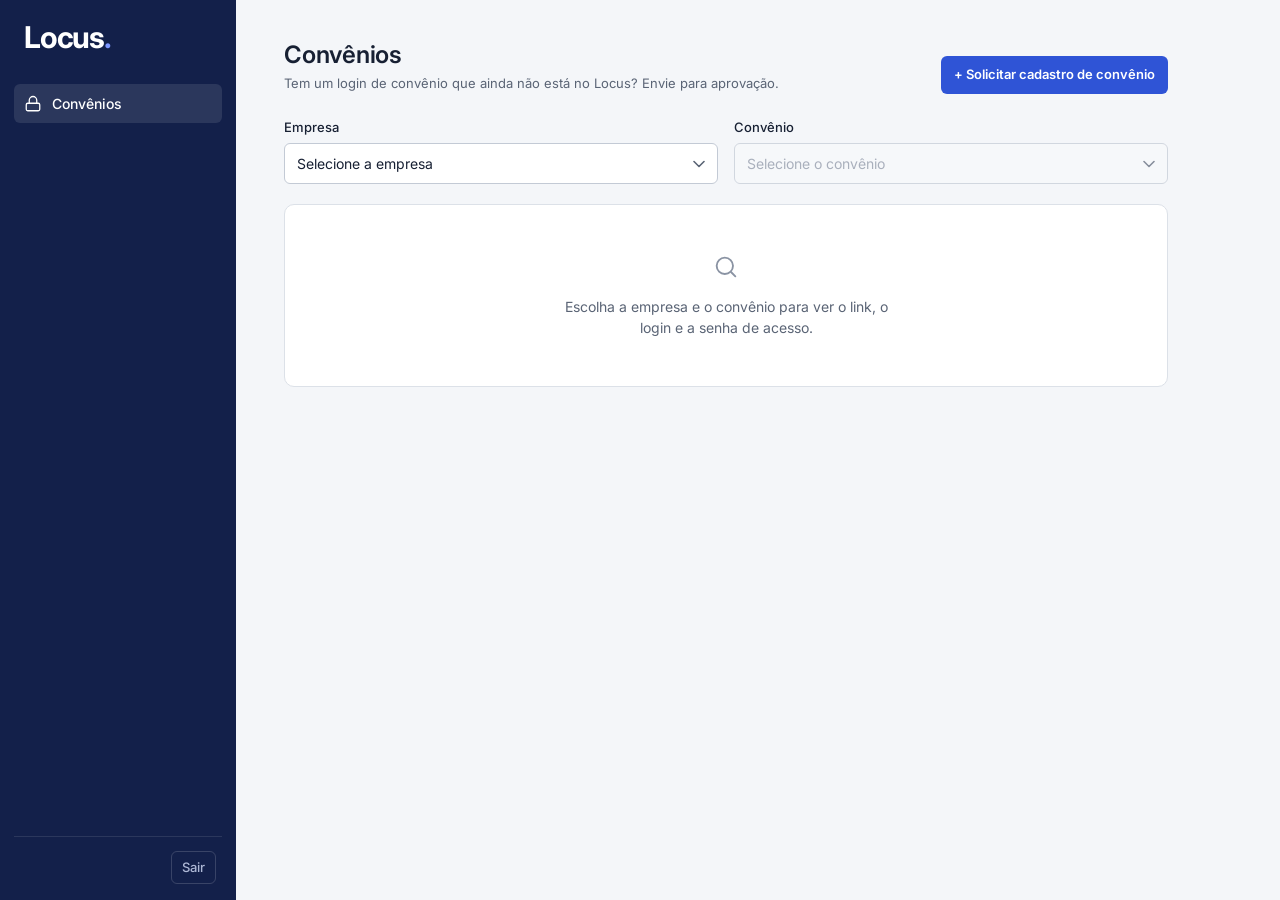
==== dashboard.html @ 2ab64998 "Update dashboard.html" ====
<!DOCTYPE html>
<html lang="pt-br">
<head>
  <meta charset="UTF-8">
  <meta name="viewport" content="width=device-width, initial-scale=1">
  <title>Locus</title>
  <link rel="preconnect" href="https://fonts.googleapis.com">
  <link rel="preconnect" href="https://fonts.gstatic.com" crossorigin>
  <link href="https://fonts.googleapis.com/css2?family=Inter:wght@400;500;600;700&family=IBM+Plex+Mono:wght@400;500&display=swap" rel="stylesheet">
  <link rel="stylesheet" href="style.css">
</head>

<body class="dashboard-page">

  <!-- ============================================================
       SIDEBAR — atalhos que rolam até cada seção da página.
       Os itens de Chamados e Usuários acompanham a visibilidade dos
       painéis (quem controla isso continua sendo o dashboard.js;
       o layout.js só espelha).
  ============================================================= -->
  <aside class="sidebar">
    <a href="#secaoConvenios" class="logo" aria-label="Locus, início">Locus<span class="logo-ponto">.</span></a>

    <nav class="sidebar-nav" aria-label="Seções">
      <a href="#secaoConvenios" class="nav-item ativo">
        <svg viewBox="0 0 24 24" fill="none" stroke="currentColor" stroke-width="1.7" stroke-linecap="round" stroke-linejoin="round" aria-hidden="true"><rect x="3" y="11" width="18" height="10" rx="2"/><path d="M7 11V7a5 5 0 0 1 10 0v4"/></svg>
        Convênios
      </a>
      <a href="#painelChamados" id="navChamados" class="nav-item" hidden>
        <svg viewBox="0 0 24 24" fill="none" stroke="currentColor" stroke-width="1.7" stroke-linecap="round" stroke-linejoin="round" aria-hidden="true"><path d="M4 5h16v11H8l-4 4z"/><path d="M8 9h8M8 12h5"/></svg>
        <span id="navChamadosTexto">Chamados</span>
        <span id="navBadgeChamados" class="nav-badge" hidden></span>
      </a>
      <a href="#painelUsuarios" id="navUsuarios" class="nav-item" hidden>
        <svg viewBox="0 0 24 24" fill="none" stroke="currentColor" stroke-width="1.7" stroke-linecap="round" stroke-linejoin="round" aria-hidden="true"><circle cx="9" cy="8" r="3.5"/><path d="M2.5 20a6.5 6.5 0 0 1 13 0"/><path d="M16 4.5a3.5 3.5 0 0 1 0 7M18.5 20a6.5 6.5 0 0 0-3-5.5"/></svg>
        Usuários
      </a>
    </nav>

    <div class="sidebar-usuario">
      <span id="avatarUsuario" class="avatar" aria-hidden="true"></span>
      <div class="sidebar-usuario-texto">
        <span id="usuarioLogado" class="usuario-logado"></span>
        <span id="papelUsuario" class="usuario-papel"></span>
      </div>
      <button type="button" class="btn-sair" onclick="logout()">Sair</button>
    </div>
  </aside>

  <main class="dashboard-container">

    <!-- ============================================================
         CONVÊNIOS
    ============================================================= -->
    <section id="secaoConvenios" class="secao" aria-labelledby="tituloConvenios">
      <header class="secao-cabecalho">
        <div>
          <h1 id="tituloConvenios" class="secao-titulo">Convênios</h1>
          <p id="cadastroDica" class="painel-aviso cadastro-dica">
            Tem um login de convênio que ainda não está no Locus? Envie para aprovação.
          </p>
        </div>
        <div class="caixa-cadastro-usuario">
          <button id="btnCadastrarAcesso" type="button" class="btn-verde btn-small">
            + Solicitar cadastro de convênio
          </button>
        </div>
      </header>

      <div class="filtros-linha">
        <div class="filtro">
          <label for="selectEmpresa">Empresa</label>
          <select id="selectEmpresa">
            <option value="">Selecione a empresa</option>
          </select>
        </div>

        <div class="filtro">
          <label for="selectConvenio">Convênio</label>
          <select id="selectConvenio" disabled>
            <option value="">Selecione o convênio</option>
          </select>
        </div>
      </div>

      <!-- A classe sem-selecao (posta pelo layout.js) mostra o estado vazio -->
      <div id="dadosConvenio" class="dados-convenio sem-selecao">
        <div class="vazio-msg">
          <svg viewBox="0 0 24 24" fill="none" stroke="currentColor" stroke-width="1.6" stroke-linecap="round" stroke-linejoin="round" aria-hidden="true"><circle cx="11" cy="11" r="7"/><path d="m20 20-3.5-3.5"/></svg>
          <p>Escolha a empresa e o convênio para ver o link, o login e a senha de acesso.</p>
        </div>

        <div class="convenio-cabecalho">
          <div>
            <p class="convenio-empresa"><span id="outEmpresa">—</span></p>
            <h2 id="outConvenio" class="convenio-nome">—</h2>
          </div>
          <button id="btnChamado" type="button" class="btn-cinza btn-small" disabled>
            Solicitar alteração de acesso
          </button>
        </div>

        <div class="acesso-extra-card acesso-principal">
          <!-- Só aparece quando o acesso principal tiver um rótulo definido -->
          <p id="outRotuloPrincipal" class="acesso-extra-titulo" hidden>—</p>

          <p>
            <strong>Link</strong>
            <a id="outLink" target="_blank" rel="noopener noreferrer">—</a>
            <button type="button" class="btn-copy" id="copyLink" aria-label="Copiar link" title="Copiar link" hidden><svg xmlns="http://www.w3.org/2000/svg" viewBox="0 0 24 24" fill="none" stroke="currentColor" stroke-width="1.5" stroke-linecap="round" stroke-linejoin="round" class="icon-copy" aria-hidden="true"><path d="M8.25 7.5V6.108c0-1.135.845-2.098 1.976-2.192.373-.03.748-.057 1.123-.08M15.75 18H18a2.25 2.25 0 0 0 2.25-2.25V6.108c0-1.135-.845-2.098-1.976-2.192a48.424 48.424 0 0 0-1.123-.08M15.75 18.75v-1.875a3.375 3.375 0 0 0-3.375-3.375h-1.5a1.125 1.125 0 0 1-1.125-1.125v-1.5A3.375 3.375 0 0 0 6.375 7.5H5.25m11.9-3.664A2.251 2.251 0 0 0 15 2.25h-1.5a2.251 2.251 0 0 0-2.15 1.586m5.8 0c.065.21.1.433.1.664v.75h-6V4.5c0-.231.035-.454.1-.664M6.75 7.5H4.875c-.621 0-1.125.504-1.125 1.125v12c0 .621.504 1.125 1.125 1.125h9.75c.621 0 1.125-.504 1.125-1.125V16.5a9 9 0 0 0-9-9Z"/></svg></button>
          </p>

          <p>
            <strong>Login</strong>
            <span id="outLogin">—</span>
            <button type="button" class="btn-copy" id="copyLogin" aria-label="Copiar login" title="Copiar login" hidden><svg xmlns="http://www.w3.org/2000/svg" viewBox="0 0 24 24" fill="none" stroke="currentColor" stroke-width="1.5" stroke-linecap="round" stroke-linejoin="round" class="icon-copy" aria-hidden="true"><path d="M8.25 7.5V6.108c0-1.135.845-2.098 1.976-2.192.373-.03.748-.057 1.123-.08M15.75 18H18a2.25 2.25 0 0 0 2.25-2.25V6.108c0-1.135-.845-2.098-1.976-2.192a48.424 48.424 0 0 0-1.123-.08M15.75 18.75v-1.875a3.375 3.375 0 0 0-3.375-3.375h-1.5a1.125 1.125 0 0 1-1.125-1.125v-1.5A3.375 3.375 0 0 0 6.375 7.5H5.25m11.9-3.664A2.251 2.251 0 0 0 15 2.25h-1.5a2.251 2.251 0 0 0-2.15 1.586m5.8 0c.065.21.1.433.1.664v.75h-6V4.5c0-.231.035-.454.1-.664M6.75 7.5H4.875c-.621 0-1.125.504-1.125 1.125v12c0 .621.504 1.125 1.125 1.125h9.75c.621 0 1.125-.504 1.125-1.125V16.5a9 9 0 0 0-9-9Z"/></svg></button>
          </p>

          <p>
            <strong>Senha</strong>
            <span id="outSenha">—</span>
            <button type="button" class="btn-copy" id="copySenha" aria-label="Copiar senha" title="Copiar senha" hidden><svg xmlns="http://www.w3.org/2000/svg" viewBox="0 0 24 24" fill="none" stroke="currentColor" stroke-width="1.5" stroke-linecap="round" stroke-linejoin="round" class="icon-copy" aria-hidden="true"><path d="M8.25 7.5V6.108c0-1.135.845-2.098 1.976-2.192.373-.03.748-.057 1.123-.08M15.75 18H18a2.25 2.25 0 0 0 2.25-2.25V6.108c0-1.135-.845-2.098-1.976-2.192a48.424 48.424 0 0 0-1.123-.08M15.75 18.75v-1.875a3.375 3.375 0 0 0-3.375-3.375h-1.5a1.125 1.125 0 0 1-1.125-1.125v-1.5A3.375 3.375 0 0 0 6.375 7.5H5.25m11.9-3.664A2.251 2.251 0 0 0 15 2.25h-1.5a2.251 2.251 0 0 0-2.15 1.586m5.8 0c.065.21.1.433.1.664v.75h-6V4.5c0-.231.035-.454.1-.664M6.75 7.5H4.875c-.621 0-1.125.504-1.125 1.125v12c0 .621.504 1.125 1.125 1.125h9.75c.621 0 1.125-.504 1.125-1.125V16.5a9 9 0 0 0-9-9Z"/></svg></button>
          </p>

          <p><strong>Observação</strong> <span id="outObservacao">—</span></p>
        </div>
      </div>

      <!-- Só aparece quando o convênio tiver acessos extras cadastrados -->
      <div id="outrosAcessos" class="outros-acessos" hidden>
        <h3 class="outros-titulo">Outros acessos deste convênio</h3>
        <div id="listaOutrosAcessos"></div>
      </div>
    </section>

    <!-- ============================================================
         CHAMADOS DE ALTERAÇÃO (recolhível)
         Admin  : vê todos os chamados e pode atender.
         Usuário: vê somente os chamados abertos por ele.
    ============================================================= -->
    <details id="painelChamados" class="painel-admin secao secao-inativa" open hidden>
      <summary>
        <h2><span id="tituloChamados">Chamados de alteração</span> <span id="badgeChamados" class="badge" hidden>0</span></h2>
      </summary>

      <div class="painel-corpo">
        <div id="filtrosChamados" class="filtros-chamados" role="group" aria-label="Filtrar chamados por status">
          <button type="button" class="filtro-chamado filtro-aberto ativo" data-filtro="aberto" aria-pressed="true">
            Em aberto <span class="filtro-contador" data-contador="aberto">0</span>
          </button>
          <button type="button" class="filtro-chamado filtro-concluido" data-filtro="concluido" aria-pressed="false">
            Concluídos <span class="filtro-contador" data-contador="concluido">0</span>
          </button>
          <button type="button" class="filtro-chamado filtro-recusado" data-filtro="recusado" aria-pressed="false">
            Rejeitados <span class="filtro-contador" data-contador="recusado">0</span>
          </button>
          <button type="button" class="filtro-chamado filtro-todos" data-filtro="todos" aria-pressed="false">
            Todos <span class="filtro-contador" data-contador="todos">0</span>
          </button>
        </div>

        <div id="listaChamados" class="lista-chamados">
          <p class="painel-aviso">Carregando chamados...</p>
        </div>
      </div>
    </details>

    <!-- ============================================================
         GERENCIAR USUÁRIOS (recolhível) — só admin
    ============================================================= -->
    <details id="painelUsuarios" class="painel-admin secao secao-inativa" open hidden>
      <summary>
        <h2>Usuários</h2>
      </summary>

      <div class="painel-corpo">
        <p class="painel-aviso">
          Admin acessa os painéis administrativos; Usuário consulta os convênios e abre chamados.
        </p>
        <div id="listaUsuarios" class="lista-usuarios">
          <p class="painel-aviso">Carregando usuários...</p>
        </div>
      </div>
    </details>

  </main>

  <!-- ============================================================
       MODAL — SOLICITAR ALTERAÇÃO DE ACESSO (usuários normais)
  ============================================================= -->
  <div id="modalChamado" class="modal-overlay" hidden>
    <div class="modal-card">
      <h2>Solicitar alteração de acesso</h2>
      <p class="painel-aviso">
        Empresa: <strong id="modalEmpresa">—</strong><br>
        Convênio: <strong id="modalConvenio">—</strong><br>
        <span id="modalAcessoTitulo">Acesso principal</span>
      </p>
      <p class="painel-aviso">
        Marque somente os campos que deseja alterar. O que ficar desmarcado continua com o valor atual.
      </p>

      <div class="modal-campo">
        <label class="checkbox-label">
          <input type="checkbox" id="chkAlterarLogin">
          Alterar login <span class="valor-atual">(atual: <span id="modalLoginAtual">—</span>)</span>
        </label>
        <input type="text" id="modalNovoLogin" placeholder="Novo login" disabled>
      </div>

      <div class="modal-campo">
        <label class="checkbox-label">
          <input type="checkbox" id="chkAlterarSenha">
          Alterar senha <span class="valor-atual">(atual: <span id="modalSenhaAtual">—</span>)</span>
        </label>
        <input type="text" id="modalNovaSenha" placeholder="Nova senha" disabled>
      </div>

      <div class="modal-campo">
        <label class="checkbox-label">
          <input type="checkbox" id="chkAlterarLink">
          Alterar link <span class="valor-atual">(atual: <span id="modalLinkAtual">—</span>)</span>
        </label>
        <input type="text" id="modalNovoLink" placeholder="Novo link" disabled>
      </div>

      <!-- Cancelar aqui só fecha a janela: ação neutra, botão cinza.
           O vermelho fica reservado para o Excluir convênio. -->
      <div class="modal-botoes">
        <button id="btnCancelarChamado" class="btn-cinza">Cancelar</button>
        <button id="btnConfirmarChamado" class="btn-verde">Enviar solicitação</button>
      </div>
      <p id="msgModalChamado" class="msg-feedback"></p>
    </div>
  </div>

  <!-- ============================================================
       MODAL — CADASTRAR ACESSO EXISTENTE (usuários normais)
  ============================================================= -->
  <div id="modalCadastro" class="modal-overlay" hidden>
    <div class="modal-card modal-card-xl">
      <div class="modal-header">
        <h2>Cadastrar dados do convênio</h2>
        <button type="button" id="btnFecharModalCadastro" class="modal-fechar" aria-label="Fechar">&times;</button>
      </div>
      <p class="painel-aviso">
        Preencha os dados do acesso. A solicitação passa
        pela aprovação de um administrador antes de entrar no sistema.
      </p>

      <div class="modal-form-grid">
      <div class="modal-campo">
        <label for="cadEmpresa">Empresa <span class="obrigatorio">*</span></label>
        <select id="cadEmpresa">
          <option value="">Selecione a empresa</option>
          <option value="CLÍNICA">CLÍNICA</option>
          <option value="HA">HA</option>
          <option value="CTS">CTS</option>
          <option value="CTN">CTN</option>
        </select>
      </div>

      <div class="modal-campo">
        <label for="cadConvenio">Convênio <span class="obrigatorio">*</span></label>
        <input type="text" id="cadConvenio" class="campo-maiusculo"
               placeholder="NOME DO CONVÊNIO" autocomplete="off">
      </div>

      <!-- Preenchido por JS: diz se será convênio novo ou acesso adicional -->
      <p id="cadDeteccao" class="cad-deteccao modal-campo-full" hidden></p>

      <div class="modal-campo modal-campo-full">
        <label for="cadRotulo">Rótulo deste acesso</label>
        <input type="text" id="cadRotulo"
               placeholder="Ex: Portal principal, Portal financeiro...">
      </div>

      <div class="modal-campo">
        <label for="cadLink">Link</label>
        <input type="text" id="cadLink" placeholder="https://...">
      </div>

      <div class="modal-campo">
        <label for="cadLogin">Login</label>
        <input type="text" id="cadLogin" placeholder="Login de acesso">
      </div>

      <div class="modal-campo">
        <label for="cadSenha">Senha</label>
        <input type="text" id="cadSenha" placeholder="Senha de acesso">
      </div>

      <div class="modal-campo modal-campo-full">
        <label for="cadObservacao">Observação</label>
        <textarea id="cadObservacao" rows="2"
                  placeholder="Algo que ajude quem for usar esse acesso"></textarea>
      </div>

      <div class="modal-campo modal-campo-full">
        <label for="cadJustificativa">Justificativa <span class="obrigatorio">*</span></label>
        <textarea id="cadJustificativa" rows="2"
                  placeholder="De onde veio esse acesso e por que ele deve entrar no sistema"></textarea>
      </div>

      </div><!-- /.modal-form-grid -->

      <!-- Cancelar aqui só fecha a janela: ação neutra, botão cinza. -->
      <div class="modal-botoes">
        <button id="btnCancelarCadastro" class="btn-cinza">Cancelar</button>
        <button id="btnConfirmarCadastro" class="btn-verde">Enviar para aprovação</button>
      </div>
      <p id="msgModalCadastro" class="msg-feedback"></p>
    </div>
  </div>

  <!-- ============================================================
       MODAL — EDITAR CONVÊNIO (somente admin)
       Mesmo conteúdo do antigo "Painel Admin — Editar convênio".
       Abre pelo botão que o usuário comum vê como
       "Solicitar alteração de acesso".
  ============================================================= -->
  <div id="modalEdicao" class="modal-overlay" hidden>
    <div class="modal-card modal-card-xl">
      <div class="modal-header">
        <h2>Editar convênio</h2>
        <button type="button" id="btnFecharModalEdicao" class="modal-fechar" aria-label="Fechar">&times;</button>
      </div>

      <p class="painel-aviso">Altere o que for preciso e clique em "Salvar alterações". Fechar esta janela descarta o que não foi salvo.</p>

      <!-- Aviso mostrado quando o formulário foi preenchido a partir de um chamado -->
      <p id="avisoRevisao" class="aviso-revisao" hidden>
        Revisando solicitação de <strong id="avisoRevisaoNome"></strong> —
        alterando: <strong id="avisoRevisaoCampos"></strong>.
        Os campos em laranja abaixo são os que essa solicitação quer mudar.
        Ao clicar em "Salvar alterações", o chamado será marcado como concluído automaticamente.
        <button type="button" id="btnCancelarRevisao" class="link-cancelar">cancelar revisão</button>
      </p>

      <div class="form-grid">
        <div class="campo">
          <label for="editEmpresa">Empresa</label>
          <select id="editEmpresa" disabled>
            <option value="">Selecione a empresa</option>
            <option value="CLÍNICA">CLÍNICA</option>
            <option value="HA">HA</option>
            <option value="CTS">CTS</option>
            <option value="CTN">CTN</option>
          </select>
        </div>

        <div class="campo">
          <label for="editConvenioNome">Convênio</label>
          <input type="text" id="editConvenioNome" placeholder="Nome do convênio" disabled>
        </div>

        <div class="campo campo-full">
          <label for="editRotulo">Rótulo deste acesso (opcional)</label>
          <input type="text" id="editRotulo" placeholder="Ex: Portal principal, Acesso web..." disabled>
        </div>

        <div class="campo">
          <label for="editLink">Link</label>
          <input type="text" id="editLink" placeholder="https://..." disabled>
        </div>

        <div class="campo">
          <label for="editLogin">Login</label>
          <input type="text" id="editLogin" placeholder="Login de acesso" disabled>
        </div>

        <div class="campo">
          <label for="editSenha">Senha</label>
          <input type="text" id="editSenha" placeholder="Senha de acesso" disabled>
        </div>

        <div class="campo campo-full">
          <label for="editObservacao">Observação</label>
          <textarea id="editObservacao" rows="3" placeholder="Observações" disabled></textarea>
        </div>
      </div>

      <!-- Acessos adicionais (opcional) — só para convênios que têm mais de 1 link/login/senha -->
      <div class="subsecao-acessos">
        <div class="subsecao-header">
          <h3>Acessos adicionais (opcional)</h3>
          <button type="button" id="btnAddAcesso" class="btn-verde btn-small" disabled>+ Adicionar acesso</button>
        </div>
        <p class="painel-aviso">Use isto apenas quando o convênio realmente tiver mais de um link/login/senha. Linhas em branco não são salvas.</p>
        <div id="listaAcessosExtra"></div>
      </div>

      <div class="caixa_botoes caixa-botoes-linha">
        <button id="btnSalvarConvenio" class="btn-verde" disabled>Salvar alterações</button>
        <button id="btnCancelarEdicao" class="btn-cinza" disabled>Cancelar alterações</button>
        <button id="btnExcluirConvenio" class="btn-vermelho" disabled>Excluir convênio</button>
      </div>
      <p id="msgSalvarConvenio" class="msg-feedback"></p>
    </div>
  </div>

  <!-- ============================================================
       MODAL — CRIAR NOVO CONVÊNIO (somente admin)
       Mesmo conteúdo do antigo "Painel Admin — Criar novo convênio".
       Abre pelo botão que o usuário comum vê como
       "+ Solicitar cadastro de convênio".
  ============================================================= -->
  <div id="modalNovoConvenio" class="modal-overlay" hidden>
    <div class="modal-card modal-card-xl">
      <div class="modal-header">
        <h2>Criar novo convênio</h2>
        <button type="button" id="btnFecharModalNovoConvenio" class="modal-fechar" aria-label="Fechar">&times;</button>
      </div>

      <p class="painel-aviso">Preencha os dados do convênio. Empresa e Convênio são obrigatórios.</p>

      <div class="form-grid">
        <div class="campo">
          <label for="novoEmpresa">Empresa</label>
          <select id="novoEmpresa" disabled>
            <option value="">Selecione a empresa</option>
            <option value="CLÍNICA">CLÍNICA</option>
            <option value="HA">HA</option>
            <option value="CTS">CTS</option>
            <option value="CTN">CTN</option>
          </select>
        </div>

        <div class="campo">
          <label for="novoConvenioNome">Convênio</label>
          <input type="text" id="novoConvenioNome" placeholder="Nome do convênio" disabled>
        </div>

        <div class="campo campo-full">
          <label for="novoRotulo">Rótulo deste acesso (opcional)</label>
          <input type="text" id="novoRotulo" placeholder="Ex: Portal principal, Acesso web..." disabled>
        </div>

        <div class="campo">
          <label for="novoLink">Link</label>
          <input type="text" id="novoLink" placeholder="https://..." disabled>
        </div>

        <div class="campo">
          <label for="novoLogin">Login</label>
          <input type="text" id="novoLogin" placeholder="Login de acesso" disabled>
        </div>

        <div class="campo">
          <label for="novoSenha">Senha</label>
          <input type="text" id="novoSenha" placeholder="Senha de acesso" disabled>
        </div>

        <div class="campo campo-full">
          <label for="novoObservacao">Observação</label>
          <textarea id="novoObservacao" rows="3" placeholder="Observações" disabled></textarea>
        </div>
      </div>

      <!-- Acessos adicionais já na criação, para não precisar criar o
           convênio e abrir a edição em seguida só para acrescentá-los -->
      <div class="subsecao-acessos">
        <div class="subsecao-header">
          <h3>Acessos adicionais (opcional)</h3>
          <button type="button" id="btnAddAcessoNovo" class="btn-verde btn-small" disabled>+ Adicionar acesso</button>
        </div>
        <p class="painel-aviso">Use isto apenas quando o convênio realmente tiver mais de um link/login/senha. Linhas em branco não são salvas.</p>
        <div id="listaAcessosNovo"></div>
      </div>

      <!-- Cancelar criação só fecha a janela: mesmo cinza do
           "Cancelar alterações" do modal de edição. -->
      <div class="caixa_botoes caixa-botoes-linha">
        <button id="btnCriarConvenio" class="btn-verde">Criar convênio</button>
        <button id="btnCancelarNovoConvenio" class="btn-cinza">Cancelar criação</button>
      </div>
      <p id="msgCriarConvenio" class="msg-feedback"></p>
    </div>
  </div>

  <!-- ============================================================
       AVISO DISCRETO DE ATUALIZAÇÃO EM TEMPO REAL
       Aparece no canto da tela quando outra pessoa altera algo
       enquanto você está editando. Não bloqueia nem rouba o foco.
  ============================================================= -->
  <div id="avisoAtualizacao" class="aviso-atualizacao" role="status" aria-live="polite" hidden></div>

  <!-- LIBS -->
  <script src="js/lib/supabase-2.116.0.js"></script>
  <script src="js/supabase.js"></script>
  <script src="js/dashboard.js"></script>
  <script src="js/layout.js"></script>

</body>
</html>
---- style.css ----
/* =================================================================
   LOCUS — ESTILOS
   Um único sistema de cores, tipos e medidas para todas as telas.
   Os nomes de classe que o dashboard.js cria ou usa (btn-verde,
   chamado-item, status-badge, acesso-extra-card etc.) foram mantidos;
   só a aparência mudou.
================================================================= */

:root {
  /* Superfícies */
  --tinta:        #13204A;   /* sidebar e painel da marca */
  --tinta-2:      #1D2D63;   /* hover na sidebar */
  --tinta-texto:  #AEB8D6;   /* texto secundário sobre a tinta */
  --fundo:        #F4F6F9;   /* área de trabalho */
  --superficie:   #FFFFFF;
  --superficie-2: #F8F9FB;   /* faixas e cabeçalhos dentro de cartões */

  /* Linhas */
  --borda:        #DCE1E8;
  --borda-forte:  #C3CAD5;

  /* Texto */
  --texto:        #172033;
  --texto-2:      #5A6475;
  --texto-3:      #8A93A3;

  /* Marca e ação principal */
  --azul:         #2F54D6;
  --azul-escuro:  #2443B3;
  --azul-claro:   #EEF2FD;
  --azul-sobre-tinta: #7D97FF;

  /* Status (só para significado, nunca decoração) */
  --verde:        #177245;  --verde-fundo:    #E7F5EC;
  --ambar:        #975A00;  --ambar-fundo:    #FDF3DC;  --ambar-borda: #E9A23B;
  --vermelho:     #B42318;  --vermelho-fundo: #FDECEA;
  --cinza:        #555E6E;  --cinza-fundo:    #EEF0F3;

  /* Tipo */
  --fonte:  "Inter", system-ui, -apple-system, "Segoe UI", Roboto, sans-serif;
  --mono:   "IBM Plex Mono", ui-monospace, "SF Mono", Menlo, Consolas, monospace;

  /* Raios: hierarquia, não um valor só para tudo */
  --raio-p: 6px;    /* campos e botões */
  --raio-m: 10px;   /* cartões */
  --raio-g: 14px;   /* modais */

  --foco: 0 0 0 3px rgba(47, 84, 214, 0.28);
}

*, *::before, *::after { box-sizing: border-box; }

html { -webkit-text-size-adjust: 100%; }

body {
  margin: 0;
  font-family: var(--fonte);
  font-size: 14px;
  line-height: 1.5;
  color: var(--texto);
  background: var(--fundo);
  -webkit-font-smoothing: antialiased;
}

h1, h2, h3 { margin: 0; font-weight: 600; letter-spacing: -0.01em; line-height: 1.25; }

a { color: var(--azul); }

[hidden] { display: none !important; }

:focus-visible { outline: none; box-shadow: var(--foco); }

.visualmente-oculto {
  position: absolute; width: 1px; height: 1px; overflow: hidden;
  clip: rect(0 0 0 0); white-space: nowrap;
}

/* =================================================================
   LOGO
================================================================= */
.logo {
  font-family: var(--fonte);
  font-weight: 700;
  letter-spacing: -0.04em;
  line-height: 1;
  color: #fff;
  text-decoration: none;
}
.logo-ponto { color: var(--azul-sobre-tinta); }

/* =================================================================
   CAMPOS DE FORMULÁRIO (todas as telas)
================================================================= */
input[type="text"],
input[type="email"],
input[type="password"],
select,
textarea {
  width: 100%;
  min-height: 40px;
  padding: 9px 12px;
  font: inherit;
  font-size: 14px;
  color: var(--texto);
  background-color: var(--superficie);
  border: 1px solid var(--borda-forte);
  border-radius: var(--raio-p);
  transition: border-color .15s ease, box-shadow .15s ease;
}
textarea { resize: vertical; line-height: 1.45; }

input::placeholder, textarea::placeholder { color: var(--texto-3); }

input:hover:not(:disabled),
select:hover:not(:disabled),
textarea:hover:not(:disabled) { border-color: var(--texto-3); }

input:focus, select:focus, textarea:focus {
  outline: none;
  border-color: var(--azul);
  box-shadow: var(--foco);
}

input:disabled, select:disabled, textarea:disabled {
  background-color: var(--superficie-2);
  color: var(--texto-3);
  cursor: not-allowed;
}

select {
  cursor: pointer;
  -webkit-appearance: none;
  appearance: none;
  padding-right: 36px;
  background-image: url("data:image/svg+xml;utf8,<svg xmlns='http://www.w3.org/2000/svg' width='12' height='8' viewBox='0 0 12 8'><path d='M1 1.5l5 5 5-5' stroke='%235A6475' stroke-width='1.6' fill='none' stroke-linecap='round' stroke-linejoin='round'/></svg>");
  background-repeat: no-repeat;
  background-position: right 12px center;
}

input[type="checkbox"] {
  width: 16px; height: 16px; margin: 0;
  accent-color: var(--azul);
  cursor: pointer;
}

label { font-size: 13px; font-weight: 500; color: var(--texto); }

/* =================================================================
   BOTÕES
   Os nomes antigos continuam (o JS cria botões com eles):
   .btn-verde    → ação principal (agora azul da marca)
   .btn-cinza    → ação neutra (branco com borda)
   .btn-vermelho → ação destrutiva (contorno vermelho)
================================================================= */
.btn-verde,
.btn-cinza,
.btn-vermelho,
.btn-primario {
  display: inline-flex;
  align-items: center;
  justify-content: center;
  gap: 6px;
  min-height: 40px;
  padding: 0 16px;
  font: inherit;
  font-size: 14px;
  font-weight: 600;
  border-radius: var(--raio-p);
  border: 1px solid transparent;
  cursor: pointer;
  white-space: nowrap;
  transition: background-color .15s ease, border-color .15s ease, color .15s ease;
}

.btn-verde,
.btn-primario {
  background-color: var(--azul);
  color: #fff;
}
.btn-verde:hover:not(:disabled),
.btn-primario:hover:not(:disabled) { background-color: var(--azul-escuro); }

.btn-cinza {
  background-color: var(--superficie);
  color: var(--texto);
  border-color: var(--borda-forte);
}
.btn-cinza:hover:not(:disabled) { background-color: var(--superficie-2); border-color: var(--texto-3); }

.btn-vermelho {
  background-color: var(--superficie);
  color: var(--vermelho);
  border-color: #EBB6B0;
}
.btn-vermelho:hover:not(:disabled) { background-color: var(--vermelho-fundo); border-color: var(--vermelho); }

.btn-verde:disabled,
.btn-primario:disabled,
.btn-cinza:disabled,
.btn-vermelho:disabled {
  background-color: var(--cinza-fundo);
  color: var(--texto-3);
  border-color: transparent;
  cursor: not-allowed;
}

.btn-small { min-height: 32px; padding: 0 12px; font-size: 13px; }

/* Onde o JS cria vários .btn-verde juntos, só o primeiro fica como ação
   principal; os demais viram secundários para não competir entre si. */
.chamado-acoes .btn-verde ~ .btn-verde,
.subsecao-header .btn-verde,
.btn-solicitar-extra.btn-verde {
  background-color: var(--superficie);
  color: var(--texto);
  border-color: var(--borda-forte);
}
.chamado-acoes .btn-verde ~ .btn-verde:hover:not(:disabled),
.subsecao-header .btn-verde:hover:not(:disabled),
.btn-solicitar-extra.btn-verde:hover:not(:disabled) {
  background-color: var(--superficie-2);
  border-color: var(--texto-3);
}

/* Botão só com ícone, para copiar */
.btn-copy {
  display: inline-flex;
  align-items: center;
  justify-content: center;
  position: relative;
  width: 32px;
  height: 32px;
  padding: 0;
  color: var(--texto-2);
  background: transparent;
  border: 1px solid transparent;
  border-radius: var(--raio-p);
  cursor: pointer;
  transition: background-color .15s ease, color .15s ease;
}
.btn-copy:hover:not(:disabled) { background: var(--cinza-fundo); color: var(--texto); }
.btn-copy:disabled { opacity: .4; cursor: not-allowed; }
.btn-copy .icon-copy { width: 17px; height: 17px; }

/* Confirmação de cópia (classe posta pelo layout.js) */
.btn-copy.copiado { color: var(--verde); background: var(--verde-fundo); }
.btn-copy.copiado::after {
  content: "Copiado";
  position: absolute;
  bottom: calc(100% + 6px);
  right: 0;
  padding: 3px 8px;
  font-size: 12px;
  font-weight: 500;
  color: #fff;
  background: var(--tinta);
  border-radius: 4px;
  white-space: nowrap;
  pointer-events: none;
}

/* Link com cara de botão de texto (voltar, cancelar revisão) */
.link-secundario,
.link-cancelar {
  display: inline;
  padding: 0;
  font: inherit;
  font-size: 13px;
  font-weight: 500;
  color: var(--azul);
  background: none;
  border: none;
  text-decoration: none;
  cursor: pointer;
}
.link-secundario:hover,
.link-cancelar:hover { text-decoration: underline; }
.link-cancelar { margin-left: 6px; }

/* =================================================================
   MENSAGENS
================================================================= */
.painel-aviso { color: var(--texto-2); font-size: 13px; margin: 0; }

.msg-feedback {
  margin: 12px 0 0;
  font-size: 13px;
  font-weight: 500;
  color: var(--verde);
  min-height: 18px;
}
.msg-feedback.erro { color: var(--vermelho); }
.msg-feedback:empty { min-height: 0; margin: 0; }

.obrigatorio { color: var(--vermelho); }

/* =================================================================
   LOGIN E TELAS DE SENHA — layout dividido
================================================================= */
.login-page {
  min-height: 100vh;
  min-height: 100dvh;
  display: grid;
  grid-template-columns: minmax(340px, 42%) 1fr;
  background: var(--superficie);
}

.auth-marca {
  display: flex;
  flex-direction: column;
  gap: 40px;
  padding: 44px 48px;
  background: var(--tinta);
  color: #fff;
}
.auth-marca-texto { max-width: 26rem; margin-top: auto; }
.auth-titulo {
  margin: 0 0 12px;
  font-size: 22px;
  font-weight: 600;
  line-height: 1.3;
  letter-spacing: -0.015em;
}
.auth-marca-texto p:not(.auth-titulo) {
  margin: 0;
  font-size: 15px;
  line-height: 1.55;
  color: var(--tinta-texto);
}
.auth-marca .logo { font-size: clamp(64px, 8vw, 116px); }
.auth-rodape { margin: 0; font-size: 13px; color: var(--tinta-texto); }

.auth-form {
  display: flex;
  align-items: center;
  justify-content: center;
  padding: 48px 24px;
}

.login-card { width: 100%; max-width: 360px; }

.login-card h1 { font-size: 26px; margin-bottom: 6px; }

.login-card .instrucao {
  margin: 0 0 28px;
  font-size: 14px;
  color: var(--texto-2);
}

.login-card label,
.login-card .campo-pin-label {
  display: block;
  margin: 18px 0 6px;
}
.login-card label:first-of-type { margin-top: 0; }

.login-card input { min-height: 44px; }

.login-card .btn-primario {
  width: 100%;
  min-height: 44px;
  margin-top: 24px;
  font-size: 15px;
}

.login-card .link-secundario {
  display: block;
  margin: 20px auto 0;
  text-align: center;
}

/* Campo de senha com botão de mostrar/ocultar */
.senha-wrapper { position: relative; }
.senha-wrapper input { padding-right: 46px; }

.olho {
  position: absolute;
  top: 50%;
  right: 6px;
  transform: translateY(-50%);
  display: inline-flex;
  align-items: center;
  justify-content: center;
  width: 34px;
  height: 34px;
  padding: 0;
  color: var(--texto-2);
  background: none;
  border: none;
  border-radius: var(--raio-p);
  cursor: pointer;
}
.olho:hover { background: var(--cinza-fundo); color: var(--texto); }
.olho svg { width: 18px; height: 18px; }
.olho .icone-fechado { display: none; }
.olho[aria-pressed="true"] .icone-aberto { display: none; }
.olho[aria-pressed="true"] .icone-fechado { display: block; }

/* PIN de 6 dígitos */
.login-card input.campo-pin {
  font-family: var(--mono);
  font-size: 20px;
  font-weight: 500;
  letter-spacing: 10px;
  text-indent: 10px;
  text-align: center;
}
.login-card input.campo-pin::placeholder { letter-spacing: 10px; color: var(--borda-forte); }

@media (max-width: 820px) {
  .login-page { grid-template-columns: 1fr; grid-template-rows: auto 1fr; }
  .auth-marca { padding: 22px 24px; flex-direction: row; align-items: center; }
  .auth-marca .logo { font-size: 34px; }
  .auth-marca-texto { display: none; }
  .auth-form { align-items: flex-start; padding: 36px 20px 48px; }
}

/* =================================================================
   DASHBOARD — estrutura
================================================================= */
.dashboard-page {
  display: grid;
  grid-template-columns: 236px minmax(0, 1fr);
  min-height: 100vh;
  min-height: 100dvh;
}

/* ---------- Sidebar ---------- */
.sidebar {
  position: sticky;
  top: 0;
  height: 100vh;
  height: 100dvh;
  display: flex;
  flex-direction: column;
  padding: 22px 14px 16px;
  background: var(--tinta);
  color: #fff;
}
.sidebar .logo { font-size: 30px; padding: 0 10px; margin-bottom: 32px; display: inline-block; }

.sidebar-nav { display: flex; flex-direction: column; gap: 2px; }

.nav-item {
  display: flex;
  align-items: center;
  gap: 10px;
  padding: 9px 10px;
  font-size: 14px;
  font-weight: 500;
  color: var(--tinta-texto);
  text-decoration: none;
  border-radius: var(--raio-p);
  transition: background-color .15s ease, color .15s ease;
}
.nav-item svg { width: 18px; height: 18px; flex: none; }
.nav-item:hover { background: var(--tinta-2); color: #fff; }
.nav-item.ativo { background: rgba(255, 255, 255, 0.1); color: #fff; }

.nav-badge {
  margin-left: auto;
  min-width: 20px;
  padding: 1px 7px;
  font-size: 12px;
  font-weight: 600;
  text-align: center;
  color: #fff;
  background: var(--azul);
  border-radius: 999px;
}

.sidebar-usuario {
  margin-top: auto;
  display: flex;
  align-items: center;
  gap: 10px;
  padding: 14px 6px 0;
  border-top: 1px solid rgba(255, 255, 255, 0.1);
}
.avatar {
  display: inline-flex;
  align-items: center;
  justify-content: center;
  flex: none;
  width: 32px;
  height: 32px;
  font-size: 13px;
  font-weight: 600;
  color: var(--tinta);
  background: #C9D4F5;
  border-radius: 50%;
}
.avatar:empty { visibility: hidden; }
.sidebar-usuario-texto { min-width: 0; display: flex; flex-direction: column; }
.usuario-logado {
  font-size: 13px;
  font-weight: 600;
  color: #fff;
  overflow: hidden;
  text-overflow: ellipsis;
  white-space: nowrap;
}
.usuario-papel { font-size: 12px; color: var(--tinta-texto); }

.btn-sair {
  margin-left: auto;
  flex: none;
  padding: 6px 10px;
  font: inherit;
  font-size: 13px;
  font-weight: 500;
  color: var(--tinta-texto);
  background: none;
  border: 1px solid rgba(255, 255, 255, 0.16);
  border-radius: var(--raio-p);
  cursor: pointer;
}
.btn-sair:hover { color: #fff; border-color: rgba(255, 255, 255, 0.4); }

/* ---------- Área principal ---------- */
.dashboard-container {
  width: 100%;
  max-width: 980px;
  padding: 40px 48px 80px;
}

.secao { scroll-margin-top: 24px; }
.secao + .secao { margin-top: 56px; }

.secao-cabecalho {
  display: flex;
  align-items: flex-end;
  justify-content: space-between;
  gap: 16px;
  flex-wrap: wrap;
  margin-bottom: 24px;
}
.secao-titulo { font-size: 24px; }
.secao-cabecalho .painel-aviso { margin-top: 4px; max-width: 34rem; }

/* O botão de criar/solicitar cadastro fica no cabeçalho */
.caixa-cadastro-usuario { display: flex; }
.caixa-cadastro-usuario .btn-verde { min-height: 38px; }

/* =================================================================
   CONSULTA DE CONVÊNIOS
================================================================= */
.filtros-linha {
  display: grid;
  grid-template-columns: 1fr 1fr;
  gap: 16px;
  margin-bottom: 20px;
}
.filtro label { display: block; margin-bottom: 6px; }

/* A ficha do convênio: o único cartão da seção */
.dados-convenio {
  background: var(--superficie);
  border: 1px solid var(--borda);
  border-radius: var(--raio-m);
}

.convenio-cabecalho {
  display: flex;
  align-items: flex-start;
  justify-content: space-between;
  gap: 16px;
  padding: 22px 24px 18px;
}
.convenio-empresa {
  margin: 0 0 4px;
  font-size: 13px;
  font-weight: 500;
  color: var(--texto-2);
}
.convenio-nome { font-size: 22px; word-break: break-word; }

/* Estado vazio: antes de escolher o convênio */
.vazio-msg {
  display: none;
  padding: 48px 24px;
  text-align: center;
  color: var(--texto-2);
}
.vazio-msg svg { width: 28px; height: 28px; color: var(--texto-3); margin-bottom: 10px; }
.vazio-msg p { margin: 0 auto; max-width: 22rem; }
.dados-convenio.sem-selecao .vazio-msg { display: block; }
.dados-convenio.sem-selecao .convenio-cabecalho,
.dados-convenio.sem-selecao .acesso-principal { display: none; }

/* ---------- Linhas de credencial (card principal e acessos extras) ---------- */
.acesso-extra-card {
  background: var(--superficie);
  border: 1px solid var(--borda);
  border-radius: var(--raio-m);
  overflow: hidden;
}
.acesso-principal {
  border: 0;
  border-top: 1px solid var(--borda);
  border-radius: 0 0 var(--raio-m) var(--raio-m);
}

.acesso-extra-card > p:not(.acesso-extra-titulo) {
  display: grid;
  grid-template-columns: 7.5rem minmax(0, 1fr) 32px;
  align-items: center;
  gap: 12px;
  min-height: 52px;
  margin: 0;
  padding: 8px 16px 8px 24px;
  border-top: 1px solid var(--borda);
}
.acesso-extra-card > p:not(.acesso-extra-titulo):first-child,
.acesso-extra-titulo[hidden] + p { border-top: 0 !important; }

.acesso-extra-card > p > strong {
  font-size: 13px;
  font-weight: 500;
  color: var(--texto-2);
}

/* Login e senha em fonte monoespaçada: evita confundir l/1/I e O/0 */
.acesso-extra-card > p > span {
  font-family: var(--mono);
  font-size: 15px;
  color: var(--texto);
  word-break: break-all;
}
#outObservacao {
  font-family: var(--fonte);
  font-size: 14px;
  word-break: normal;
  color: var(--texto-2);
}

.acesso-extra-card > p > a,
#outLink {
  overflow: hidden;
  text-overflow: ellipsis;
  white-space: nowrap;
  font-weight: 500;
  color: var(--azul);
  text-decoration: none;
}
.acesso-extra-card > p > a:hover { text-decoration: underline; }

#outLink.link-desabilitado,
#outLink[aria-disabled="true"] {
  color: var(--texto-3);
  pointer-events: none;
  cursor: default;
}

.acesso-extra-titulo {
  margin: 0;
  padding: 12px 24px;
  font-size: 13px;
  font-weight: 600;
  color: var(--texto);
  background: var(--superficie-2);
}

.btn-solicitar-extra { margin: 4px 24px 16px; }

/* ---------- Outros acessos ---------- */
.outros-acessos { margin-top: 28px; }
.outros-titulo { font-size: 15px; margin-bottom: 12px; }
#listaOutrosAcessos { display: flex; flex-direction: column; gap: 12px; }

/* =================================================================
   PAINÉIS RECOLHÍVEIS (Chamados / Usuários)
================================================================= */
details.painel-admin > summary {
  list-style: none;
  cursor: pointer;
  display: flex;
  align-items: center;
  gap: 10px;
  padding: 4px 0;
  border-radius: var(--raio-p);
}
details.painel-admin > summary::-webkit-details-marker { display: none; }

details.painel-admin > summary h2 {
  display: inline-flex;
  align-items: center;
  gap: 10px;
  font-size: 20px;
}
details.painel-admin > summary::before {
  content: "";
  flex: none;
  width: 8px;
  height: 8px;
  margin: 0 4px 0 2px;
  border-right: 2px solid var(--texto-2);
  border-bottom: 2px solid var(--texto-2);
  transform: rotate(-45deg);
  transition: transform .15s ease;
}
details.painel-admin[open] > summary::before { transform: rotate(45deg); }
details.painel-admin > summary:hover h2 { color: var(--azul); }

.painel-corpo { padding-top: 16px; }
.painel-corpo > .painel-aviso { margin-bottom: 16px; }

.badge {
  min-width: 22px;
  padding: 2px 8px;
  font-size: 12px;
  font-weight: 600;
  text-align: center;
  color: #fff;
  background: var(--azul);
  border-radius: 999px;
}

@keyframes badge-pulso {
  0%   { box-shadow: 0 0 0 0 rgba(47, 84, 214, 0.5); }
  100% { box-shadow: 0 0 0 9px rgba(47, 84, 214, 0); }
}
.badge-novo { animation: badge-pulso 0.9s ease-out 2; }

/* ---------- Filtros de status ---------- */
.filtros-chamados {
  display: inline-flex;
  flex-wrap: wrap;
  gap: 2px;
  padding: 3px;
  margin-bottom: 16px;
  background: var(--cinza-fundo);
  border-radius: 8px;
}
.filtro-chamado {
  display: inline-flex;
  align-items: center;
  gap: 8px;
  padding: 6px 12px;
  font: inherit;
  font-size: 13px;
  font-weight: 500;
  color: var(--texto-2);
  background: transparent;
  border: 0;
  border-radius: var(--raio-p);
  cursor: pointer;
}
.filtro-chamado:hover { color: var(--texto); }
.filtro-chamado.ativo {
  color: var(--texto);
  background: var(--superficie);
  box-shadow: 0 1px 2px rgba(19, 32, 74, 0.12);
}
.filtro-contador {
  min-width: 18px;
  padding: 0 6px;
  font-size: 12px;
  font-variant-numeric: tabular-nums;
  text-align: center;
  color: var(--texto-2);
  background: rgba(19, 32, 74, 0.07);
  border-radius: 999px;
}
.filtro-chamado.ativo .filtro-contador { background: var(--azul-claro); color: var(--azul); }

/* ---------- Listas (chamados e usuários) ---------- */
.lista-chamados,
.lista-usuarios {
  background: var(--superficie);
  border: 1px solid var(--borda);
  border-radius: var(--raio-m);
  overflow: hidden;
}
.lista-chamados > .painel-aviso,
.lista-usuarios > .painel-aviso,
.lista-chamados > .msg-feedback,
.lista-usuarios > .msg-feedback { padding: 20px 24px; margin: 0; }

.chamado-item {
  display: flex;
  align-items: flex-start;
  justify-content: space-between;
  gap: 20px;
  flex-wrap: wrap;
  padding: 16px 20px 16px 24px;
}
.chamado-item + .chamado-item { border-top: 1px solid var(--borda); }
.lista-usuarios .chamado-item { align-items: center; padding-top: 12px; padding-bottom: 12px; }

.chamado-info { min-width: 0; flex: 1 1 320px; }
.chamado-info p { margin: 0 0 4px; font-size: 14px; }
.chamado-info p:last-child { margin-bottom: 0; }

.chamado-diff { color: var(--texto); font-size: 13px !important; }
.chamado-data { color: var(--texto-3); font-size: 12px !important; margin-top: 8px !important; }

.chamado-acoes {
  display: flex;
  align-items: center;
  gap: 8px;
  flex-wrap: wrap;
}

.chamado-tipo-selo,
.chamado-acesso-titulo {
  display: inline-block;
  margin: 4px 6px 6px 0 !important;
  padding: 1px 8px;
  font-size: 12px !important;
  font-weight: 500;
  border-radius: 4px;
}
.chamado-tipo-selo.tipo-edicao        { background: var(--cinza-fundo); color: var(--cinza); }
.chamado-tipo-selo.tipo-novo_convenio { background: var(--verde-fundo); color: var(--verde); }
.chamado-tipo-selo.tipo-novo_acesso   { background: var(--azul-claro);  color: var(--azul); }
.chamado-acesso-titulo { background: transparent; color: var(--texto-2); border: 1px solid var(--borda); }

.chamado-justificativa { color: var(--texto-2) !important; font-size: 13px !important; }
.chamado-recusa        { color: var(--vermelho) !important; font-size: 13px !important; }

.status-badge {
  display: inline-flex;
  align-items: center;
  gap: 6px;
  padding: 3px 10px 3px 8px;
  font-size: 12px;
  font-weight: 600;
  border-radius: 999px;
  white-space: nowrap;
}
.status-badge::before {
  content: "";
  width: 6px;
  height: 6px;
  border-radius: 50%;
  background: currentColor;
}
.status-badge.status-aberto    { background: var(--ambar-fundo); color: var(--ambar); }
.status-badge.status-concluido { background: var(--verde-fundo); color: var(--verde); }
.status-badge.status-recusado  { background: var(--cinza-fundo); color: var(--cinza); }

.select-tipo-usuario { width: auto; min-height: 34px; font-size: 13px; }

/* =================================================================
   MODAIS
================================================================= */
.modal-overlay {
  position: fixed;
  inset: 0;
  z-index: 1000;
  display: flex;
  align-items: center;
  justify-content: center;
  padding: 20px;
  background: rgba(19, 32, 74, 0.45);
}

.modal-card {
  width: 420px;
  max-width: 100%;
  max-height: 90vh;
  overflow-y: auto;
  padding: 28px;
  background: var(--superficie);
  border-radius: var(--raio-g);
  box-shadow: 0 24px 60px rgba(19, 32, 74, 0.28);
}
.modal-card-xl { width: 820px; }
.modal-card-largo { width: 520px; }

.modal-card h2 { font-size: 20px; margin-bottom: 8px; }
.modal-card > .painel-aviso { margin-bottom: 16px; line-height: 1.6; }

.modal-header {
  display: flex;
  align-items: flex-start;
  justify-content: space-between;
  gap: 12px;
  margin-bottom: 6px;
}
.modal-header h2 { margin: 0; }

.modal-fechar {
  flex: none;
  width: 32px;
  height: 32px;
  margin: -4px -6px 0 0;
  font-size: 22px;
  line-height: 1;
  color: var(--texto-2);
  background: none;
  border: 0;
  border-radius: var(--raio-p);
  cursor: pointer;
}
.modal-fechar:hover { background: var(--cinza-fundo); color: var(--texto); }

.modal-campo { margin-bottom: 16px; }
.modal-campo > label:not(.checkbox-label) { display: block; margin-bottom: 6px; }

.checkbox-label {
  display: flex;
  align-items: center;
  gap: 8px;
  margin-bottom: 8px;
  cursor: pointer;
}
.valor-atual { font-weight: 400; font-size: 12px; color: var(--texto-3); }

.modal-botoes,
.caixa-botoes-linha {
  display: flex;
  flex-wrap: wrap;
  justify-content: flex-end;
  gap: 10px;
  margin-top: 24px;
  padding-top: 20px;
  border-top: 1px solid var(--borda);
}
/* Excluir fica sozinho à esquerda, longe do Salvar */
.caixa-botoes-linha #btnExcluirConvenio { order: -1; margin-right: auto; }
.caixa-botoes-linha #btnSalvarConvenio,
.caixa-botoes-linha #btnCriarConvenio { order: 2; }

.form-grid,
.modal-form-grid {
  display: grid;
  grid-template-columns: 1fr 1fr;
  gap: 16px 20px;
  margin-top: 8px;
}
.modal-form-grid { gap: 0 20px; }
.campo { display: flex; flex-direction: column; }
.campo label { margin-bottom: 6px; }
.campo-full,
.modal-campo-full,
.modal-form-grid .modal-campo-full { grid-column: 1 / -1; }

.campo-maiusculo { text-transform: uppercase; }

/* Acessos adicionais nos modais */
.subsecao-acessos {
  margin-top: 28px;
  padding-top: 20px;
  border-top: 1px solid var(--borda);
}
.subsecao-header {
  display: flex;
  align-items: center;
  justify-content: space-between;
  gap: 12px;
  margin-bottom: 6px;
}
.subsecao-header h3 { font-size: 15px; }
.subsecao-acessos > .painel-aviso { margin-bottom: 14px; }

.acesso-extra-linha {
  display: grid;
  grid-template-columns: 1.1fr 1.3fr 1fr 1fr auto;
  gap: 8px;
  align-items: center;
  margin-bottom: 8px;
}
.acesso-extra-linha input { min-height: 36px; padding: 7px 10px; font-size: 13px; }

/* Revisão de chamado */
.aviso-revisao {
  margin: 0 0 18px;
  padding: 12px 14px;
  font-size: 13px;
  line-height: 1.55;
  color: var(--texto);
  background: var(--azul-claro);
  border: 1px solid #C9D4F5;
  border-radius: var(--raio-p);
}
.campo-alterando input,
.campo-alterando textarea,
.acesso-extra-linha input.ae-alterando {
  border-color: var(--ambar-borda) !important;
  background: #FFFBF2;
  box-shadow: 0 0 0 3px rgba(233, 162, 59, 0.2);
}
.campo-alterando label::after {
  content: " · pedido no chamado";
  font-weight: 400;
  font-size: 12px;
  color: var(--ambar);
}

/* Detecção no cadastro: convênio novo / acesso adicional / duplicado */
.cad-deteccao {
  margin: -4px 0 16px;
  padding: 10px 12px;
  font-size: 13px;
  border-radius: var(--raio-p);
  border: 1px solid transparent;
}
.cad-deteccao.cad-novo       { background: var(--verde-fundo); color: var(--verde); border-color: #BFE3CC; }
.cad-deteccao.cad-existente  { background: var(--azul-claro);  color: var(--azul);  border-color: #C9D4F5; }
.cad-deteccao.cad-duplicado  { background: var(--ambar-fundo); color: var(--ambar); border-color: #F1CD8C; }

/* =================================================================
   AVISO DE ATUALIZAÇÃO EM TEMPO REAL
================================================================= */
.aviso-atualizacao {
  position: fixed;
  right: 24px;
  bottom: 24px;
  z-index: 60;
  max-width: 340px;
  padding: 12px 16px;
  font-size: 13px;
  line-height: 1.45;
  color: #fff;
  background: var(--tinta);
  border-radius: var(--raio-m);
  box-shadow: 0 12px 32px rgba(19, 32, 74, 0.3);
  animation: aviso-entrada .2s ease-out;
}
@keyframes aviso-entrada {
  from { opacity: 0; transform: translateY(8px); }
  to   { opacity: 1; transform: none; }
}

hr { border: 0; border-top: 1px solid var(--borda); margin: 24px 0; }

/* =================================================================
   RESPONSIVO
================================================================= */
@media (max-width: 900px) {
  .dashboard-page { grid-template-columns: 1fr; }

  /* Sidebar vira barra no topo */
  .sidebar {
    position: sticky;
    z-index: 50;
    height: auto;
    flex-direction: row;
    align-items: center;
    gap: 12px;
    padding: 10px 14px;
  }
  .sidebar .logo { font-size: 24px; margin: 0; padding: 0 4px; }
  .sidebar-nav {
    flex-direction: row;
    flex: 1;
    min-width: 0;
    overflow-x: auto;
    scrollbar-width: none;
  }
  .nav-item { padding: 7px 10px; white-space: nowrap; }
  .nav-item svg { display: none; }
  .sidebar-usuario { margin: 0; padding: 0; border: 0; }
  .sidebar-usuario-texto, .avatar { display: none; }

  .secao { scroll-margin-top: 76px; }
  .dashboard-container { padding: 28px 20px 64px; }
}

@media (max-width: 640px) {
  .filtros-linha,
  .form-grid,
  .modal-form-grid { grid-template-columns: 1fr; }
  .acesso-extra-linha { grid-template-columns: 1fr; padding-bottom: 12px; border-bottom: 1px solid var(--borda); }
  .acesso-extra-card > p:not(.acesso-extra-titulo) {
    grid-template-columns: minmax(0, 1fr) 32px;
    row-gap: 2px;
    padding-left: 16px;
  }
  .acesso-extra-card > p > strong { grid-column: 1 / -1; }
  .convenio-cabecalho { flex-direction: column; padding: 18px 16px; }
  .acesso-extra-titulo { padding: 12px 16px; }
  .btn-solicitar-extra { margin: 4px 16px 16px; }
  .modal-card { padding: 22px 18px; }
  .caixa-botoes-linha #btnExcluirConvenio { margin-right: 0; }
  .aviso-atualizacao { left: 16px; right: 16px; max-width: none; }
}

@media (prefers-reduced-motion: reduce) {
  *, *::before, *::after { animation: none !important; transition: none !important; scroll-behavior: auto !important; }
}
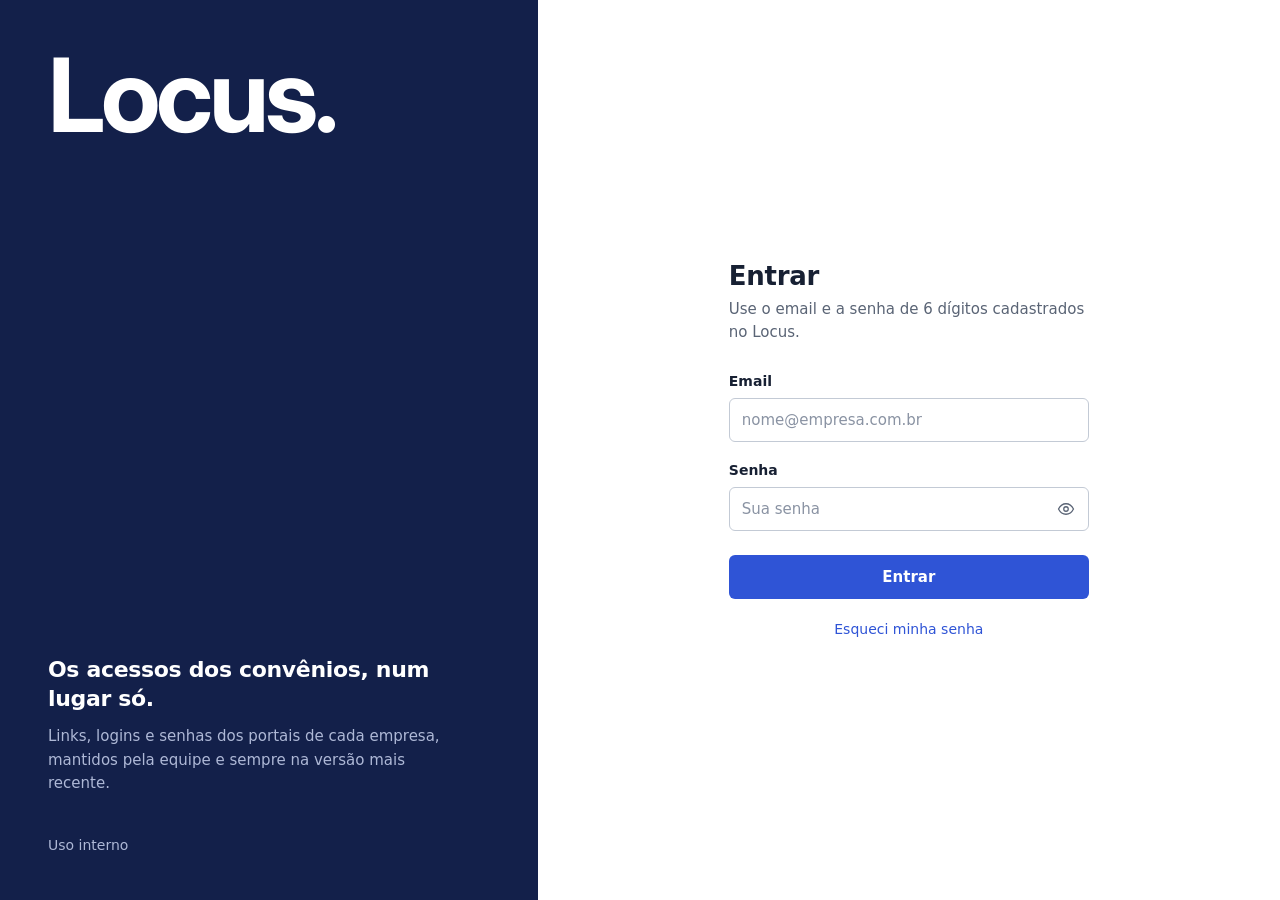
==== commit d35c5b27: "Add files via upload" ====
--- a/dashboard.html
+++ b/dashboard.html
@@ -1,495 +1,675 @@
-<!DOCTYPE html>
-<html lang="pt-br">
-<head>
-  <meta charset="UTF-8">
-  <meta name="viewport" content="width=device-width, initial-scale=1">
-  <title>Locus</title>
-  <link rel="preconnect" href="https://fonts.googleapis.com">
-  <link rel="preconnect" href="https://fonts.gstatic.com" crossorigin>
-  <link href="https://fonts.googleapis.com/css2?family=Inter:wght@400;500;600;700&family=IBM+Plex+Mono:wght@400;500&display=swap" rel="stylesheet">
-  <link rel="stylesheet" href="style.css">
-</head>
-
-<body class="dashboard-page">
-
-  <!-- ============================================================
-       SIDEBAR — atalhos que rolam até cada seção da página.
-       Os itens de Chamados e Usuários acompanham a visibilidade dos
-       painéis (quem controla isso continua sendo o dashboard.js;
-       o layout.js só espelha).
-  ============================================================= -->
-  <aside class="sidebar">
-    <a href="#secaoConvenios" class="logo" aria-label="Locus, início">Locus<span class="logo-ponto">.</span></a>
-
-    <nav class="sidebar-nav" aria-label="Seções">
-      <a href="#secaoConvenios" class="nav-item ativo">
-        <svg viewBox="0 0 24 24" fill="none" stroke="currentColor" stroke-width="1.7" stroke-linecap="round" stroke-linejoin="round" aria-hidden="true"><rect x="3" y="11" width="18" height="10" rx="2"/><path d="M7 11V7a5 5 0 0 1 10 0v4"/></svg>
-        Convênios
-      </a>
-      <a href="#painelChamados" id="navChamados" class="nav-item" hidden>
-        <svg viewBox="0 0 24 24" fill="none" stroke="currentColor" stroke-width="1.7" stroke-linecap="round" stroke-linejoin="round" aria-hidden="true"><path d="M4 5h16v11H8l-4 4z"/><path d="M8 9h8M8 12h5"/></svg>
-        <span id="navChamadosTexto">Chamados</span>
-        <span id="navBadgeChamados" class="nav-badge" hidden></span>
-      </a>
-      <a href="#painelUsuarios" id="navUsuarios" class="nav-item" hidden>
-        <svg viewBox="0 0 24 24" fill="none" stroke="currentColor" stroke-width="1.7" stroke-linecap="round" stroke-linejoin="round" aria-hidden="true"><circle cx="9" cy="8" r="3.5"/><path d="M2.5 20a6.5 6.5 0 0 1 13 0"/><path d="M16 4.5a3.5 3.5 0 0 1 0 7M18.5 20a6.5 6.5 0 0 0-3-5.5"/></svg>
-        Usuários
-      </a>
-    </nav>
-
-    <div class="sidebar-usuario">
-      <span id="avatarUsuario" class="avatar" aria-hidden="true"></span>
-      <div class="sidebar-usuario-texto">
-        <span id="usuarioLogado" class="usuario-logado"></span>
-        <span id="papelUsuario" class="usuario-papel"></span>
-      </div>
-      <button type="button" class="btn-sair" onclick="logout()">Sair</button>
-    </div>
-  </aside>
-
-  <main class="dashboard-container">
-
-    <!-- ============================================================
-         CONVÊNIOS
-    ============================================================= -->
-    <section id="secaoConvenios" class="secao" aria-labelledby="tituloConvenios">
-      <header class="secao-cabecalho">
-        <div>
-          <h1 id="tituloConvenios" class="secao-titulo">Convênios</h1>
-          <p id="cadastroDica" class="painel-aviso cadastro-dica">
-            Tem um login de convênio que ainda não está no Locus? Envie para aprovação.
-          </p>
-        </div>
-        <div class="caixa-cadastro-usuario">
-          <button id="btnCadastrarAcesso" type="button" class="btn-verde btn-small">
-            + Solicitar cadastro de convênio
-          </button>
-        </div>
-      </header>
-
-      <div class="filtros-linha">
-        <div class="filtro">
-          <label for="selectEmpresa">Empresa</label>
-          <select id="selectEmpresa">
-            <option value="">Selecione a empresa</option>
-          </select>
-        </div>
-
-        <div class="filtro">
-          <label for="selectConvenio">Convênio</label>
-          <select id="selectConvenio" disabled>
-            <option value="">Selecione o convênio</option>
-          </select>
-        </div>
-      </div>
-
-      <!-- A classe sem-selecao (posta pelo layout.js) mostra o estado vazio -->
-      <div id="dadosConvenio" class="dados-convenio sem-selecao">
-        <div class="vazio-msg">
-          <svg viewBox="0 0 24 24" fill="none" stroke="currentColor" stroke-width="1.6" stroke-linecap="round" stroke-linejoin="round" aria-hidden="true"><circle cx="11" cy="11" r="7"/><path d="m20 20-3.5-3.5"/></svg>
-          <p>Escolha a empresa e o convênio para ver o link, o login e a senha de acesso.</p>
-        </div>
-
-        <div class="convenio-cabecalho">
-          <div>
-            <p class="convenio-empresa"><span id="outEmpresa">—</span></p>
-            <h2 id="outConvenio" class="convenio-nome">—</h2>
-          </div>
-          <button id="btnChamado" type="button" class="btn-cinza btn-small" disabled>
-            Solicitar alteração de acesso
-          </button>
-        </div>
-
-        <div class="acesso-extra-card acesso-principal">
-          <!-- Só aparece quando o acesso principal tiver um rótulo definido -->
-          <p id="outRotuloPrincipal" class="acesso-extra-titulo" hidden>—</p>
-
-          <p>
-            <strong>Link</strong>
-            <a id="outLink" target="_blank" rel="noopener noreferrer">—</a>
-            <button type="button" class="btn-copy" id="copyLink" aria-label="Copiar link" title="Copiar link" hidden><svg xmlns="http://www.w3.org/2000/svg" viewBox="0 0 24 24" fill="none" stroke="currentColor" stroke-width="1.5" stroke-linecap="round" stroke-linejoin="round" class="icon-copy" aria-hidden="true"><path d="M8.25 7.5V6.108c0-1.135.845-2.098 1.976-2.192.373-.03.748-.057 1.123-.08M15.75 18H18a2.25 2.25 0 0 0 2.25-2.25V6.108c0-1.135-.845-2.098-1.976-2.192a48.424 48.424 0 0 0-1.123-.08M15.75 18.75v-1.875a3.375 3.375 0 0 0-3.375-3.375h-1.5a1.125 1.125 0 0 1-1.125-1.125v-1.5A3.375 3.375 0 0 0 6.375 7.5H5.25m11.9-3.664A2.251 2.251 0 0 0 15 2.25h-1.5a2.251 2.251 0 0 0-2.15 1.586m5.8 0c.065.21.1.433.1.664v.75h-6V4.5c0-.231.035-.454.1-.664M6.75 7.5H4.875c-.621 0-1.125.504-1.125 1.125v12c0 .621.504 1.125 1.125 1.125h9.75c.621 0 1.125-.504 1.125-1.125V16.5a9 9 0 0 0-9-9Z"/></svg></button>
-          </p>
-
-          <p>
-            <strong>Login</strong>
-            <span id="outLogin">—</span>
-            <button type="button" class="btn-copy" id="copyLogin" aria-label="Copiar login" title="Copiar login" hidden><svg xmlns="http://www.w3.org/2000/svg" viewBox="0 0 24 24" fill="none" stroke="currentColor" stroke-width="1.5" stroke-linecap="round" stroke-linejoin="round" class="icon-copy" aria-hidden="true"><path d="M8.25 7.5V6.108c0-1.135.845-2.098 1.976-2.192.373-.03.748-.057 1.123-.08M15.75 18H18a2.25 2.25 0 0 0 2.25-2.25V6.108c0-1.135-.845-2.098-1.976-2.192a48.424 48.424 0 0 0-1.123-.08M15.75 18.75v-1.875a3.375 3.375 0 0 0-3.375-3.375h-1.5a1.125 1.125 0 0 1-1.125-1.125v-1.5A3.375 3.375 0 0 0 6.375 7.5H5.25m11.9-3.664A2.251 2.251 0 0 0 15 2.25h-1.5a2.251 2.251 0 0 0-2.15 1.586m5.8 0c.065.21.1.433.1.664v.75h-6V4.5c0-.231.035-.454.1-.664M6.75 7.5H4.875c-.621 0-1.125.504-1.125 1.125v12c0 .621.504 1.125 1.125 1.125h9.75c.621 0 1.125-.504 1.125-1.125V16.5a9 9 0 0 0-9-9Z"/></svg></button>
-          </p>
-
-          <p>
-            <strong>Senha</strong>
-            <span id="outSenha">—</span>
-            <button type="button" class="btn-copy" id="copySenha" aria-label="Copiar senha" title="Copiar senha" hidden><svg xmlns="http://www.w3.org/2000/svg" viewBox="0 0 24 24" fill="none" stroke="currentColor" stroke-width="1.5" stroke-linecap="round" stroke-linejoin="round" class="icon-copy" aria-hidden="true"><path d="M8.25 7.5V6.108c0-1.135.845-2.098 1.976-2.192.373-.03.748-.057 1.123-.08M15.75 18H18a2.25 2.25 0 0 0 2.25-2.25V6.108c0-1.135-.845-2.098-1.976-2.192a48.424 48.424 0 0 0-1.123-.08M15.75 18.75v-1.875a3.375 3.375 0 0 0-3.375-3.375h-1.5a1.125 1.125 0 0 1-1.125-1.125v-1.5A3.375 3.375 0 0 0 6.375 7.5H5.25m11.9-3.664A2.251 2.251 0 0 0 15 2.25h-1.5a2.251 2.251 0 0 0-2.15 1.586m5.8 0c.065.21.1.433.1.664v.75h-6V4.5c0-.231.035-.454.1-.664M6.75 7.5H4.875c-.621 0-1.125.504-1.125 1.125v12c0 .621.504 1.125 1.125 1.125h9.75c.621 0 1.125-.504 1.125-1.125V16.5a9 9 0 0 0-9-9Z"/></svg></button>
-          </p>
-
-          <p><strong>Observação</strong> <span id="outObservacao">—</span></p>
-        </div>
-      </div>
-
-      <!-- Só aparece quando o convênio tiver acessos extras cadastrados -->
-      <div id="outrosAcessos" class="outros-acessos" hidden>
-        <h3 class="outros-titulo">Outros acessos deste convênio</h3>
-        <div id="listaOutrosAcessos"></div>
-      </div>
-    </section>
-
-    <!-- ============================================================
-         CHAMADOS DE ALTERAÇÃO (recolhível)
-         Admin  : vê todos os chamados e pode atender.
-         Usuário: vê somente os chamados abertos por ele.
-    ============================================================= -->
-    <details id="painelChamados" class="painel-admin secao secao-inativa" open hidden>
-      <summary>
-        <h2><span id="tituloChamados">Chamados de alteração</span> <span id="badgeChamados" class="badge" hidden>0</span></h2>
-      </summary>
-
-      <div class="painel-corpo">
-        <div id="filtrosChamados" class="filtros-chamados" role="group" aria-label="Filtrar chamados por status">
-          <button type="button" class="filtro-chamado filtro-aberto ativo" data-filtro="aberto" aria-pressed="true">
-            Em aberto <span class="filtro-contador" data-contador="aberto">0</span>
-          </button>
-          <button type="button" class="filtro-chamado filtro-concluido" data-filtro="concluido" aria-pressed="false">
-            Concluídos <span class="filtro-contador" data-contador="concluido">0</span>
-          </button>
-          <button type="button" class="filtro-chamado filtro-recusado" data-filtro="recusado" aria-pressed="false">
-            Rejeitados <span class="filtro-contador" data-contador="recusado">0</span>
-          </button>
-          <button type="button" class="filtro-chamado filtro-todos" data-filtro="todos" aria-pressed="false">
-            Todos <span class="filtro-contador" data-contador="todos">0</span>
-          </button>
-        </div>
-
-        <div id="listaChamados" class="lista-chamados">
-          <p class="painel-aviso">Carregando chamados...</p>
-        </div>
-      </div>
-    </details>
-
-    <!-- ============================================================
-         GERENCIAR USUÁRIOS (recolhível) — só admin
-    ============================================================= -->
-    <details id="painelUsuarios" class="painel-admin secao secao-inativa" open hidden>
-      <summary>
-        <h2>Usuários</h2>
-      </summary>
-
-      <div class="painel-corpo">
-        <p class="painel-aviso">
-          Admin acessa os painéis administrativos; Usuário consulta os convênios e abre chamados.
-        </p>
-        <div id="listaUsuarios" class="lista-usuarios">
-          <p class="painel-aviso">Carregando usuários...</p>
-        </div>
-      </div>
-    </details>
-
-  </main>
-
-  <!-- ============================================================
-       MODAL — SOLICITAR ALTERAÇÃO DE ACESSO (usuários normais)
-  ============================================================= -->
-  <div id="modalChamado" class="modal-overlay" hidden>
-    <div class="modal-card">
-      <h2>Solicitar alteração de acesso</h2>
-      <p class="painel-aviso">
-        Empresa: <strong id="modalEmpresa">—</strong><br>
-        Convênio: <strong id="modalConvenio">—</strong><br>
-        <span id="modalAcessoTitulo">Acesso principal</span>
-      </p>
-      <p class="painel-aviso">
-        Marque somente os campos que deseja alterar. O que ficar desmarcado continua com o valor atual.
-      </p>
-
-      <div class="modal-campo">
-        <label class="checkbox-label">
-          <input type="checkbox" id="chkAlterarLogin">
-          Alterar login <span class="valor-atual">(atual: <span id="modalLoginAtual">—</span>)</span>
-        </label>
-        <input type="text" id="modalNovoLogin" placeholder="Novo login" disabled>
-      </div>
-
-      <div class="modal-campo">
-        <label class="checkbox-label">
-          <input type="checkbox" id="chkAlterarSenha">
-          Alterar senha <span class="valor-atual">(atual: <span id="modalSenhaAtual">—</span>)</span>
-        </label>
-        <input type="text" id="modalNovaSenha" placeholder="Nova senha" disabled>
-      </div>
-
-      <div class="modal-campo">
-        <label class="checkbox-label">
-          <input type="checkbox" id="chkAlterarLink">
-          Alterar link <span class="valor-atual">(atual: <span id="modalLinkAtual">—</span>)</span>
-        </label>
-        <input type="text" id="modalNovoLink" placeholder="Novo link" disabled>
-      </div>
-
-      <!-- Cancelar aqui só fecha a janela: ação neutra, botão cinza.
-           O vermelho fica reservado para o Excluir convênio. -->
-      <div class="modal-botoes">
-        <button id="btnCancelarChamado" class="btn-cinza">Cancelar</button>
-        <button id="btnConfirmarChamado" class="btn-verde">Enviar solicitação</button>
-      </div>
-      <p id="msgModalChamado" class="msg-feedback"></p>
-    </div>
-  </div>
-
-  <!-- ============================================================
-       MODAL — CADASTRAR ACESSO EXISTENTE (usuários normais)
-  ============================================================= -->
-  <div id="modalCadastro" class="modal-overlay" hidden>
-    <div class="modal-card modal-card-xl">
-      <div class="modal-header">
-        <h2>Cadastrar dados do convênio</h2>
-        <button type="button" id="btnFecharModalCadastro" class="modal-fechar" aria-label="Fechar">&times;</button>
-      </div>
-      <p class="painel-aviso">
-        Preencha os dados do acesso. A solicitação passa
-        pela aprovação de um administrador antes de entrar no sistema.
-      </p>
-
-      <div class="modal-form-grid">
-      <div class="modal-campo">
-        <label for="cadEmpresa">Empresa <span class="obrigatorio">*</span></label>
-        <select id="cadEmpresa">
-          <option value="">Selecione a empresa</option>
-          <option value="CLÍNICA">CLÍNICA</option>
-          <option value="HA">HA</option>
-          <option value="CTS">CTS</option>
-          <option value="CTN">CTN</option>
-        </select>
-      </div>
-
-      <div class="modal-campo">
-        <label for="cadConvenio">Convênio <span class="obrigatorio">*</span></label>
-        <input type="text" id="cadConvenio" class="campo-maiusculo"
-               placeholder="NOME DO CONVÊNIO" autocomplete="off">
-      </div>
-
-      <!-- Preenchido por JS: diz se será convênio novo ou acesso adicional -->
-      <p id="cadDeteccao" class="cad-deteccao modal-campo-full" hidden></p>
-
-      <div class="modal-campo modal-campo-full">
-        <label for="cadRotulo">Rótulo deste acesso</label>
-        <input type="text" id="cadRotulo"
-               placeholder="Ex: Portal principal, Portal financeiro...">
-      </div>
-
-      <div class="modal-campo">
-        <label for="cadLink">Link</label>
-        <input type="text" id="cadLink" placeholder="https://...">
-      </div>
-
-      <div class="modal-campo">
-        <label for="cadLogin">Login</label>
-        <input type="text" id="cadLogin" placeholder="Login de acesso">
-      </div>
-
-      <div class="modal-campo">
-        <label for="cadSenha">Senha</label>
-        <input type="text" id="cadSenha" placeholder="Senha de acesso">
-      </div>
-
-      <div class="modal-campo modal-campo-full">
-        <label for="cadObservacao">Observação</label>
-        <textarea id="cadObservacao" rows="2"
-                  placeholder="Algo que ajude quem for usar esse acesso"></textarea>
-      </div>
-
-      <div class="modal-campo modal-campo-full">
-        <label for="cadJustificativa">Justificativa <span class="obrigatorio">*</span></label>
-        <textarea id="cadJustificativa" rows="2"
-                  placeholder="De onde veio esse acesso e por que ele deve entrar no sistema"></textarea>
-      </div>
-
-      </div><!-- /.modal-form-grid -->
-
-      <!-- Cancelar aqui só fecha a janela: ação neutra, botão cinza. -->
-      <div class="modal-botoes">
-        <button id="btnCancelarCadastro" class="btn-cinza">Cancelar</button>
-        <button id="btnConfirmarCadastro" class="btn-verde">Enviar para aprovação</button>
-      </div>
-      <p id="msgModalCadastro" class="msg-feedback"></p>
-    </div>
-  </div>
-
-  <!-- ============================================================
-       MODAL — EDITAR CONVÊNIO (somente admin)
-       Mesmo conteúdo do antigo "Painel Admin — Editar convênio".
-       Abre pelo botão que o usuário comum vê como
-       "Solicitar alteração de acesso".
-  ============================================================= -->
-  <div id="modalEdicao" class="modal-overlay" hidden>
-    <div class="modal-card modal-card-xl">
-      <div class="modal-header">
-        <h2>Editar convênio</h2>
-        <button type="button" id="btnFecharModalEdicao" class="modal-fechar" aria-label="Fechar">&times;</button>
-      </div>
-
-      <p class="painel-aviso">Altere o que for preciso e clique em "Salvar alterações". Fechar esta janela descarta o que não foi salvo.</p>
-
-      <!-- Aviso mostrado quando o formulário foi preenchido a partir de um chamado -->
-      <p id="avisoRevisao" class="aviso-revisao" hidden>
-        Revisando solicitação de <strong id="avisoRevisaoNome"></strong> —
-        alterando: <strong id="avisoRevisaoCampos"></strong>.
-        Os campos em laranja abaixo são os que essa solicitação quer mudar.
-        Ao clicar em "Salvar alterações", o chamado será marcado como concluído automaticamente.
-        <button type="button" id="btnCancelarRevisao" class="link-cancelar">cancelar revisão</button>
-      </p>
-
-      <div class="form-grid">
-        <div class="campo">
-          <label for="editEmpresa">Empresa</label>
-          <select id="editEmpresa" disabled>
-            <option value="">Selecione a empresa</option>
-            <option value="CLÍNICA">CLÍNICA</option>
-            <option value="HA">HA</option>
-            <option value="CTS">CTS</option>
-            <option value="CTN">CTN</option>
-          </select>
-        </div>
-
-        <div class="campo">
-          <label for="editConvenioNome">Convênio</label>
-          <input type="text" id="editConvenioNome" placeholder="Nome do convênio" disabled>
-        </div>
-
-        <div class="campo campo-full">
-          <label for="editRotulo">Rótulo deste acesso (opcional)</label>
-          <input type="text" id="editRotulo" placeholder="Ex: Portal principal, Acesso web..." disabled>
-        </div>
-
-        <div class="campo">
-          <label for="editLink">Link</label>
-          <input type="text" id="editLink" placeholder="https://..." disabled>
-        </div>
-
-        <div class="campo">
-          <label for="editLogin">Login</label>
-          <input type="text" id="editLogin" placeholder="Login de acesso" disabled>
-        </div>
-
-        <div class="campo">
-          <label for="editSenha">Senha</label>
-          <input type="text" id="editSenha" placeholder="Senha de acesso" disabled>
-        </div>
-
-        <div class="campo campo-full">
-          <label for="editObservacao">Observação</label>
-          <textarea id="editObservacao" rows="3" placeholder="Observações" disabled></textarea>
-        </div>
-      </div>
-
-      <!-- Acessos adicionais (opcional) — só para convênios que têm mais de 1 link/login/senha -->
-      <div class="subsecao-acessos">
-        <div class="subsecao-header">
-          <h3>Acessos adicionais (opcional)</h3>
-          <button type="button" id="btnAddAcesso" class="btn-verde btn-small" disabled>+ Adicionar acesso</button>
-        </div>
-        <p class="painel-aviso">Use isto apenas quando o convênio realmente tiver mais de um link/login/senha. Linhas em branco não são salvas.</p>
-        <div id="listaAcessosExtra"></div>
-      </div>
-
-      <div class="caixa_botoes caixa-botoes-linha">
-        <button id="btnSalvarConvenio" class="btn-verde" disabled>Salvar alterações</button>
-        <button id="btnCancelarEdicao" class="btn-cinza" disabled>Cancelar alterações</button>
-        <button id="btnExcluirConvenio" class="btn-vermelho" disabled>Excluir convênio</button>
-      </div>
-      <p id="msgSalvarConvenio" class="msg-feedback"></p>
-    </div>
-  </div>
-
-  <!-- ============================================================
-       MODAL — CRIAR NOVO CONVÊNIO (somente admin)
-       Mesmo conteúdo do antigo "Painel Admin — Criar novo convênio".
-       Abre pelo botão que o usuário comum vê como
-       "+ Solicitar cadastro de convênio".
-  ============================================================= -->
-  <div id="modalNovoConvenio" class="modal-overlay" hidden>
-    <div class="modal-card modal-card-xl">
-      <div class="modal-header">
-        <h2>Criar novo convênio</h2>
-        <button type="button" id="btnFecharModalNovoConvenio" class="modal-fechar" aria-label="Fechar">&times;</button>
-      </div>
-
-      <p class="painel-aviso">Preencha os dados do convênio. Empresa e Convênio são obrigatórios.</p>
-
-      <div class="form-grid">
-        <div class="campo">
-          <label for="novoEmpresa">Empresa</label>
-          <select id="novoEmpresa" disabled>
-            <option value="">Selecione a empresa</option>
-            <option value="CLÍNICA">CLÍNICA</option>
-            <option value="HA">HA</option>
-            <option value="CTS">CTS</option>
-            <option value="CTN">CTN</option>
-          </select>
-        </div>
-
-        <div class="campo">
-          <label for="novoConvenioNome">Convênio</label>
-          <input type="text" id="novoConvenioNome" placeholder="Nome do convênio" disabled>
-        </div>
-
-        <div class="campo campo-full">
-          <label for="novoRotulo">Rótulo deste acesso (opcional)</label>
-          <input type="text" id="novoRotulo" placeholder="Ex: Portal principal, Acesso web..." disabled>
-        </div>
-
-        <div class="campo">
-          <label for="novoLink">Link</label>
-          <input type="text" id="novoLink" placeholder="https://..." disabled>
-        </div>
-
-        <div class="campo">
-          <label for="novoLogin">Login</label>
-          <input type="text" id="novoLogin" placeholder="Login de acesso" disabled>
-        </div>
-
-        <div class="campo">
-          <label for="novoSenha">Senha</label>
-          <input type="text" id="novoSenha" placeholder="Senha de acesso" disabled>
-        </div>
-
-        <div class="campo campo-full">
-          <label for="novoObservacao">Observação</label>
-          <textarea id="novoObservacao" rows="3" placeholder="Observações" disabled></textarea>
-        </div>
-      </div>
-
-      <!-- Acessos adicionais já na criação, para não precisar criar o
-           convênio e abrir a edição em seguida só para acrescentá-los -->
-      <div class="subsecao-acessos">
-        <div class="subsecao-header">
-          <h3>Acessos adicionais (opcional)</h3>
-          <button type="button" id="btnAddAcessoNovo" class="btn-verde btn-small" disabled>+ Adicionar acesso</button>
-        </div>
-        <p class="painel-aviso">Use isto apenas quando o convênio realmente tiver mais de um link/login/senha. Linhas em branco não são salvas.</p>
-        <div id="listaAcessosNovo"></div>
-      </div>
-
-      <!-- Cancelar criação só fecha a janela: mesmo cinza do
-           "Cancelar alterações" do modal de edição. -->
-      <div class="caixa_botoes caixa-botoes-linha">
-        <button id="btnCriarConvenio" class="btn-verde">Criar convênio</button>
-        <button id="btnCancelarNovoConvenio" class="btn-cinza">Cancelar criação</button>
-      </div>
-      <p id="msgCriarConvenio" class="msg-feedback"></p>
-    </div>
-  </div>
-
-  <!-- ============================================================
-       AVISO DISCRETO DE ATUALIZAÇÃO EM TEMPO REAL
-       Aparece no canto da tela quando outra pessoa altera algo
-       enquanto você está editando. Não bloqueia nem rouba o foco.
-  ============================================================= -->
-  <div id="avisoAtualizacao" class="aviso-atualizacao" role="status" aria-live="polite" hidden></div>
-
-  <!-- LIBS -->
-  <script src="js/lib/supabase-2.116.0.js"></script>
-  <script src="js/supabase.js"></script>
-  <script src="js/dashboard.js"></script>
-  <script src="js/layout.js"></script>
-
-</body>
-</html>
+<!DOCTYPE html>
+<html lang="pt-br">
+<head>
+  <meta charset="UTF-8">
+  <meta name="viewport" content="width=device-width, initial-scale=1">
+  <title>Locus</title>
+  <link rel="preconnect" href="https://fonts.googleapis.com">
+  <link rel="preconnect" href="https://fonts.gstatic.com" crossorigin>
+  <link href="https://fonts.googleapis.com/css2?family=Inter:wght@400;500;600;700&family=IBM+Plex+Mono:wght@400;500&display=swap" rel="stylesheet">
+  <link rel="stylesheet" href="style.css">
+</head>
+
+<body class="dashboard-page">
+
+  <!-- ============================================================
+       SIDEBAR — atalhos que rolam até cada seção da página.
+       Os itens de Chamados e Usuários acompanham a visibilidade dos
+       painéis (quem controla isso continua sendo o dashboard.js;
+       o layout.js só espelha).
+  ============================================================= -->
+  <aside class="sidebar">
+    <a href="#secaoConvenios" class="logo" aria-label="Locus, início">Locus<span class="logo-ponto">.</span></a>
+
+    <nav class="sidebar-nav" aria-label="Seções">
+      <a href="#secaoConvenios" class="nav-item ativo">
+        <svg viewBox="0 0 24 24" fill="none" stroke="currentColor" stroke-width="1.7" stroke-linecap="round" stroke-linejoin="round" aria-hidden="true"><rect x="3" y="11" width="18" height="10" rx="2"/><path d="M7 11V7a5 5 0 0 1 10 0v4"/></svg>
+        Convênios
+      </a>
+      <a href="#painelChamados" id="navChamados" class="nav-item" hidden>
+        <svg viewBox="0 0 24 24" fill="none" stroke="currentColor" stroke-width="1.7" stroke-linecap="round" stroke-linejoin="round" aria-hidden="true"><path d="M4 5h16v11H8l-4 4z"/><path d="M8 9h8M8 12h5"/></svg>
+        <span id="navChamadosTexto">Chamados</span>
+        <span id="navBadgeChamados" class="nav-badge" hidden></span>
+      </a>
+      <a href="#painelEquipe" id="navEquipe" class="nav-item" hidden>
+        <svg viewBox="0 0 24 24" fill="none" stroke="currentColor" stroke-width="1.7" stroke-linecap="round" stroke-linejoin="round" aria-hidden="true"><rect x="5" y="4" width="14" height="17" rx="2"/><path d="M9 4V3h6v1"/><circle cx="12" cy="11" r="2.5"/><path d="M8 17.5a4 4 0 0 1 8 0"/></svg>
+        <span id="navEquipeTexto">Equipe</span>
+      </a>
+      <a href="#painelUsuarios" id="navUsuarios" class="nav-item" hidden>
+        <svg viewBox="0 0 24 24" fill="none" stroke="currentColor" stroke-width="1.7" stroke-linecap="round" stroke-linejoin="round" aria-hidden="true"><circle cx="9" cy="8" r="3.5"/><path d="M2.5 20a6.5 6.5 0 0 1 13 0"/><path d="M16 4.5a3.5 3.5 0 0 1 0 7M18.5 20a6.5 6.5 0 0 0-3-5.5"/></svg>
+        Usuários
+      </a>
+    </nav>
+
+    <div class="sidebar-usuario">
+      <span id="avatarUsuario" class="avatar" aria-hidden="true"></span>
+      <div class="sidebar-usuario-texto">
+        <span id="usuarioLogado" class="usuario-logado"></span>
+        <span id="papelUsuario" class="usuario-papel"></span>
+      </div>
+      <button type="button" class="btn-sair" onclick="logout()">Sair</button>
+    </div>
+  </aside>
+
+  <main class="dashboard-container">
+
+    <!-- ============================================================
+         CONVÊNIOS
+    ============================================================= -->
+    <section id="secaoConvenios" class="secao" aria-labelledby="tituloConvenios">
+      <header class="secao-cabecalho">
+        <div>
+          <h1 id="tituloConvenios" class="secao-titulo">Convênios</h1>
+          <p id="cadastroDica" class="painel-aviso cadastro-dica">
+            Tem um login de convênio que ainda não está no Locus? Envie para aprovação.
+          </p>
+        </div>
+        <div class="caixa-cadastro-usuario">
+          <button id="btnCadastrarAcesso" type="button" class="btn-verde btn-small">
+            + Solicitar cadastro de convênio
+          </button>
+        </div>
+      </header>
+
+      <div class="filtros-linha">
+        <div class="filtro">
+          <label for="selectEmpresa">Empresa</label>
+          <select id="selectEmpresa">
+            <option value="">Selecione a empresa</option>
+          </select>
+        </div>
+
+        <div class="filtro">
+          <label for="selectConvenio">Convênio</label>
+          <select id="selectConvenio" disabled>
+            <option value="">Selecione o convênio</option>
+          </select>
+        </div>
+      </div>
+
+      <!-- A classe sem-selecao (posta pelo layout.js) mostra o estado vazio -->
+      <div id="dadosConvenio" class="dados-convenio sem-selecao">
+        <div class="vazio-msg">
+          <svg viewBox="0 0 24 24" fill="none" stroke="currentColor" stroke-width="1.6" stroke-linecap="round" stroke-linejoin="round" aria-hidden="true"><circle cx="11" cy="11" r="7"/><path d="m20 20-3.5-3.5"/></svg>
+          <p>Escolha a empresa e o convênio para ver o link, o login e a senha de acesso.</p>
+        </div>
+
+        <div class="convenio-cabecalho">
+          <div>
+            <p class="convenio-empresa"><span id="outEmpresa">—</span></p>
+            <h2 id="outConvenio" class="convenio-nome">—</h2>
+          </div>
+          <button id="btnChamado" type="button" class="btn-cinza btn-small" disabled>
+            Solicitar alteração de acesso
+          </button>
+        </div>
+
+        <div class="acesso-extra-card acesso-principal">
+          <!-- Só aparece quando o acesso principal tiver um rótulo definido -->
+          <p id="outRotuloPrincipal" class="acesso-extra-titulo" hidden>—</p>
+
+          <p>
+            <strong>Link</strong>
+            <a id="outLink" target="_blank" rel="noopener noreferrer">—</a>
+            <button type="button" class="btn-copy" id="copyLink" aria-label="Copiar link" title="Copiar link" hidden><svg xmlns="http://www.w3.org/2000/svg" viewBox="0 0 24 24" fill="none" stroke="currentColor" stroke-width="1.5" stroke-linecap="round" stroke-linejoin="round" class="icon-copy" aria-hidden="true"><path d="M8.25 7.5V6.108c0-1.135.845-2.098 1.976-2.192.373-.03.748-.057 1.123-.08M15.75 18H18a2.25 2.25 0 0 0 2.25-2.25V6.108c0-1.135-.845-2.098-1.976-2.192a48.424 48.424 0 0 0-1.123-.08M15.75 18.75v-1.875a3.375 3.375 0 0 0-3.375-3.375h-1.5a1.125 1.125 0 0 1-1.125-1.125v-1.5A3.375 3.375 0 0 0 6.375 7.5H5.25m11.9-3.664A2.251 2.251 0 0 0 15 2.25h-1.5a2.251 2.251 0 0 0-2.15 1.586m5.8 0c.065.21.1.433.1.664v.75h-6V4.5c0-.231.035-.454.1-.664M6.75 7.5H4.875c-.621 0-1.125.504-1.125 1.125v12c0 .621.504 1.125 1.125 1.125h9.75c.621 0 1.125-.504 1.125-1.125V16.5a9 9 0 0 0-9-9Z"/></svg></button>
+          </p>
+
+          <p>
+            <strong>Login</strong>
+            <span id="outLogin">—</span>
+            <button type="button" class="btn-copy" id="copyLogin" aria-label="Copiar login" title="Copiar login" hidden><svg xmlns="http://www.w3.org/2000/svg" viewBox="0 0 24 24" fill="none" stroke="currentColor" stroke-width="1.5" stroke-linecap="round" stroke-linejoin="round" class="icon-copy" aria-hidden="true"><path d="M8.25 7.5V6.108c0-1.135.845-2.098 1.976-2.192.373-.03.748-.057 1.123-.08M15.75 18H18a2.25 2.25 0 0 0 2.25-2.25V6.108c0-1.135-.845-2.098-1.976-2.192a48.424 48.424 0 0 0-1.123-.08M15.75 18.75v-1.875a3.375 3.375 0 0 0-3.375-3.375h-1.5a1.125 1.125 0 0 1-1.125-1.125v-1.5A3.375 3.375 0 0 0 6.375 7.5H5.25m11.9-3.664A2.251 2.251 0 0 0 15 2.25h-1.5a2.251 2.251 0 0 0-2.15 1.586m5.8 0c.065.21.1.433.1.664v.75h-6V4.5c0-.231.035-.454.1-.664M6.75 7.5H4.875c-.621 0-1.125.504-1.125 1.125v12c0 .621.504 1.125 1.125 1.125h9.75c.621 0 1.125-.504 1.125-1.125V16.5a9 9 0 0 0-9-9Z"/></svg></button>
+          </p>
+
+          <p>
+            <strong>Senha</strong>
+            <span id="outSenha">—</span>
+            <button type="button" class="btn-copy" id="copySenha" aria-label="Copiar senha" title="Copiar senha" hidden><svg xmlns="http://www.w3.org/2000/svg" viewBox="0 0 24 24" fill="none" stroke="currentColor" stroke-width="1.5" stroke-linecap="round" stroke-linejoin="round" class="icon-copy" aria-hidden="true"><path d="M8.25 7.5V6.108c0-1.135.845-2.098 1.976-2.192.373-.03.748-.057 1.123-.08M15.75 18H18a2.25 2.25 0 0 0 2.25-2.25V6.108c0-1.135-.845-2.098-1.976-2.192a48.424 48.424 0 0 0-1.123-.08M15.75 18.75v-1.875a3.375 3.375 0 0 0-3.375-3.375h-1.5a1.125 1.125 0 0 1-1.125-1.125v-1.5A3.375 3.375 0 0 0 6.375 7.5H5.25m11.9-3.664A2.251 2.251 0 0 0 15 2.25h-1.5a2.251 2.251 0 0 0-2.15 1.586m5.8 0c.065.21.1.433.1.664v.75h-6V4.5c0-.231.035-.454.1-.664M6.75 7.5H4.875c-.621 0-1.125.504-1.125 1.125v12c0 .621.504 1.125 1.125 1.125h9.75c.621 0 1.125-.504 1.125-1.125V16.5a9 9 0 0 0-9-9Z"/></svg></button>
+          </p>
+
+          <p><strong>Observação</strong> <span id="outObservacao">—</span></p>
+        </div>
+      </div>
+
+      <!-- Só aparece quando o convênio tiver acessos extras cadastrados -->
+      <div id="outrosAcessos" class="outros-acessos" hidden>
+        <h3 class="outros-titulo">Outros acessos deste convênio</h3>
+        <div id="listaOutrosAcessos"></div>
+      </div>
+    </section>
+
+    <!-- ============================================================
+         CHAMADOS DE ALTERAÇÃO (recolhível)
+         Admin  : vê todos os chamados e pode atender.
+         Usuário: vê somente os chamados abertos por ele.
+    ============================================================= -->
+    <details id="painelChamados" class="painel-admin secao secao-inativa" open hidden>
+      <summary>
+        <h2><span id="tituloChamados">Chamados de alteração</span> <span id="badgeChamados" class="badge" hidden>0</span></h2>
+      </summary>
+
+      <div class="painel-corpo">
+        <div id="filtrosChamados" class="filtros-chamados" role="group" aria-label="Filtrar chamados por status">
+          <button type="button" class="filtro-chamado filtro-aberto ativo" data-filtro="aberto" aria-pressed="true">
+            Em aberto <span class="filtro-contador" data-contador="aberto">0</span>
+          </button>
+          <button type="button" class="filtro-chamado filtro-concluido" data-filtro="concluido" aria-pressed="false">
+            Concluídos <span class="filtro-contador" data-contador="concluido">0</span>
+          </button>
+          <button type="button" class="filtro-chamado filtro-recusado" data-filtro="recusado" aria-pressed="false">
+            Rejeitados <span class="filtro-contador" data-contador="recusado">0</span>
+          </button>
+          <button type="button" class="filtro-chamado filtro-todos" data-filtro="todos" aria-pressed="false">
+            Todos <span class="filtro-contador" data-contador="todos">0</span>
+          </button>
+        </div>
+
+        <div id="listaChamados" class="lista-chamados">
+          <p class="painel-aviso">Carregando chamados...</p>
+        </div>
+      </div>
+    </details>
+
+    <!-- ============================================================
+         EQUIPE — quem responde por cada hospital (js/equipe.js)
+         Admin  : quadro com uma coluna por pessoa, arrastar e soltar.
+         Usuário: só os hospitais dele.
+    ============================================================= -->
+    <section id="painelEquipe" class="secao secao-inativa" aria-labelledby="tituloEquipe" hidden>
+      <header class="secao-cabecalho">
+        <div>
+          <h1 id="tituloEquipe" class="secao-titulo">Equipe</h1>
+          <p id="eqSubtitulo" class="painel-aviso"></p>
+        </div>
+        <div id="eqAcoesAdmin" class="eq-acoes" hidden>
+          <label class="eq-busca">
+            <span class="visualmente-oculto">Buscar hospital</span>
+            <svg viewBox="0 0 24 24" fill="none" stroke="currentColor" stroke-width="1.8" stroke-linecap="round" aria-hidden="true"><circle cx="11" cy="11" r="6.5"/><path d="M20 20l-4.2-4.2"/></svg>
+            <input type="text" id="eqBusca" placeholder="Buscar hospital…" autocomplete="off">
+          </label>
+          <button type="button" id="eqBtnAusencia" class="btn-cinza" disabled>
+            <svg viewBox="0 0 24 24" fill="none" stroke="currentColor" stroke-width="1.7" stroke-linecap="round" stroke-linejoin="round" aria-hidden="true"><rect x="3.5" y="5" width="17" height="15" rx="2"/><path d="M3.5 10h17M8 3v4M16 3v4"/></svg>
+            Registrar ausência
+          </button>
+          <button type="button" id="eqCadeado" class="btn-cinza eq-cadeado" aria-pressed="false">
+            <svg class="ic-fechado" viewBox="0 0 24 24" fill="none" stroke="currentColor" stroke-width="1.8" stroke-linecap="round" stroke-linejoin="round" aria-hidden="true"><rect x="4" y="11" width="16" height="10" rx="2"/><path d="M8 11V7a4 4 0 0 1 8 0v4"/></svg>
+            <svg class="ic-aberto" viewBox="0 0 24 24" fill="none" stroke="currentColor" stroke-width="1.8" stroke-linecap="round" stroke-linejoin="round" aria-hidden="true"><rect x="4" y="11" width="16" height="10" rx="2"/><path d="M8 11V7a4 4 0 0 1 7.6-1.8"/></svg>
+            <span id="eqCadeadoTexto">Edição travada</span>
+            <span id="eqCadeadoResto" class="eq-cadeado-resto" hidden></span>
+          </button>
+        </div>
+      </header>
+
+      <div id="eqAdmin" hidden>
+        <div class="eq-filtros" role="group" aria-label="Filtrar hospitais">
+          <button type="button" class="eq-filtro" data-filtro="todos" aria-pressed="true">Todos · <span class="eq-filtro-qtd">0</span></button>
+          <button type="button" class="eq-filtro" data-filtro="cobertura" aria-pressed="false">Em cobertura · <span class="eq-filtro-qtd">0</span></button>
+          <button type="button" class="eq-filtro" data-filtro="sem" aria-pressed="false">Sem responsável · <span class="eq-filtro-qtd">0</span></button>
+        </div>
+
+        <!-- Faixa de destinos: recolhida; abre sozinha enquanto arrasta -->
+        <div class="eq-faixa">
+          <button type="button" id="eqFaixaToggle" class="eq-faixa-toggle" aria-expanded="false" aria-controls="eqFaixaDestinos" aria-label="Abrir a faixa de destinos">
+            <svg viewBox="0 0 24 24" fill="none" stroke="currentColor" stroke-width="2" stroke-linecap="round" stroke-linejoin="round" aria-hidden="true"><path d="M6 9l6 6 6-6"/></svg>
+            Soltar em uma pessoa
+            <span class="eq-faixa-dica">· abre sozinha ao arrastar</span>
+          </button>
+          <div id="eqFaixaDestinos" class="eq-faixa-destinos" hidden></div>
+        </div>
+
+        <div class="eq-quadro">
+          <section id="eqSemResp" class="eq-col eq-col-sem" data-destino="" aria-label="Sem responsável"></section>
+          <div id="eqColunas" class="eq-colunas"></div>
+        </div>
+
+        <div id="eqBarraSelecao" class="eq-barra-selecao" hidden>
+          <span id="eqSelTexto"></span>
+          <label class="visualmente-oculto" for="eqSelDestino">Mover selecionados para</label>
+          <select id="eqSelDestino"></select>
+          <button type="button" id="eqSelLimpar" class="btn-cinza btn-small">Limpar seleção</button>
+        </div>
+      </div>
+
+      <div id="eqUsuario" class="eq-usuario" hidden></div>
+      <p id="eqMsg" class="msg-feedback erro" role="alert"></p>
+    </section>
+
+    <!-- ============================================================
+         GERENCIAR USUÁRIOS (recolhível) — só admin
+    ============================================================= -->
+    <details id="painelUsuarios" class="painel-admin secao secao-inativa" open hidden>
+      <summary>
+        <h2>Usuários</h2>
+      </summary>
+
+      <div class="painel-corpo">
+        <p class="painel-aviso">
+          Admin acessa os painéis administrativos; Usuário consulta os convênios e abre chamados.
+        </p>
+        <div id="listaUsuarios" class="lista-usuarios">
+          <p class="painel-aviso">Carregando usuários...</p>
+        </div>
+      </div>
+    </details>
+
+  </main>
+
+  <!-- ============================================================
+       MODAL — SOLICITAR ALTERAÇÃO DE ACESSO (usuários normais)
+  ============================================================= -->
+  <div id="modalChamado" class="modal-overlay" hidden>
+    <div class="modal-card">
+      <h2>Solicitar alteração de acesso</h2>
+      <p class="painel-aviso">
+        Empresa: <strong id="modalEmpresa">—</strong><br>
+        Convênio: <strong id="modalConvenio">—</strong><br>
+        <span id="modalAcessoTitulo">Acesso principal</span>
+      </p>
+      <p class="painel-aviso">
+        Marque somente os campos que deseja alterar. O que ficar desmarcado continua com o valor atual.
+      </p>
+
+      <div class="modal-campo">
+        <label class="checkbox-label">
+          <input type="checkbox" id="chkAlterarLogin">
+          Alterar login <span class="valor-atual">(atual: <span id="modalLoginAtual">—</span>)</span>
+        </label>
+        <input type="text" id="modalNovoLogin" placeholder="Novo login" disabled>
+      </div>
+
+      <div class="modal-campo">
+        <label class="checkbox-label">
+          <input type="checkbox" id="chkAlterarSenha">
+          Alterar senha <span class="valor-atual">(atual: <span id="modalSenhaAtual">—</span>)</span>
+        </label>
+        <input type="text" id="modalNovaSenha" placeholder="Nova senha" disabled>
+      </div>
+
+      <div class="modal-campo">
+        <label class="checkbox-label">
+          <input type="checkbox" id="chkAlterarLink">
+          Alterar link <span class="valor-atual">(atual: <span id="modalLinkAtual">—</span>)</span>
+        </label>
+        <input type="text" id="modalNovoLink" placeholder="Novo link" disabled>
+      </div>
+
+      <!-- Cancelar aqui só fecha a janela: ação neutra, botão cinza.
+           O vermelho fica reservado para o Excluir convênio. -->
+      <div class="modal-botoes">
+        <button id="btnCancelarChamado" class="btn-cinza">Cancelar</button>
+        <button id="btnConfirmarChamado" class="btn-verde">Enviar solicitação</button>
+      </div>
+      <p id="msgModalChamado" class="msg-feedback"></p>
+    </div>
+  </div>
+
+  <!-- ============================================================
+       MODAL — CADASTRAR ACESSO EXISTENTE (usuários normais)
+  ============================================================= -->
+  <div id="modalCadastro" class="modal-overlay" hidden>
+    <div class="modal-card modal-card-xl">
+      <div class="modal-header">
+        <h2>Cadastrar dados do convênio</h2>
+        <button type="button" id="btnFecharModalCadastro" class="modal-fechar" aria-label="Fechar">&times;</button>
+      </div>
+      <p class="painel-aviso">
+        Preencha os dados do acesso. A solicitação passa
+        pela aprovação de um administrador antes de entrar no sistema.
+      </p>
+
+      <div class="modal-form-grid">
+      <div class="modal-campo">
+        <label for="cadEmpresa">Empresa <span class="obrigatorio">*</span></label>
+        <select id="cadEmpresa">
+          <option value="">Selecione a empresa</option>
+          <option value="CLÍNICA">CLÍNICA</option>
+          <option value="HA">HA</option>
+          <option value="CTS">CTS</option>
+          <option value="CTN">CTN</option>
+        </select>
+      </div>
+
+      <div class="modal-campo">
+        <label for="cadConvenio">Convênio <span class="obrigatorio">*</span></label>
+        <input type="text" id="cadConvenio" class="campo-maiusculo"
+               placeholder="NOME DO CONVÊNIO" autocomplete="off">
+      </div>
+
+      <!-- Preenchido por JS: diz se será convênio novo ou acesso adicional -->
+      <p id="cadDeteccao" class="cad-deteccao modal-campo-full" hidden></p>
+
+      <div class="modal-campo modal-campo-full">
+        <label for="cadRotulo">Rótulo deste acesso</label>
+        <input type="text" id="cadRotulo"
+               placeholder="Ex: Portal principal, Portal financeiro...">
+      </div>
+
+      <div class="modal-campo">
+        <label for="cadLink">Link</label>
+        <input type="text" id="cadLink" placeholder="https://...">
+      </div>
+
+      <div class="modal-campo">
+        <label for="cadLogin">Login</label>
+        <input type="text" id="cadLogin" placeholder="Login de acesso">
+      </div>
+
+      <div class="modal-campo">
+        <label for="cadSenha">Senha</label>
+        <input type="text" id="cadSenha" placeholder="Senha de acesso">
+      </div>
+
+      <div class="modal-campo modal-campo-full">
+        <label for="cadObservacao">Observação</label>
+        <textarea id="cadObservacao" rows="2"
+                  placeholder="Algo que ajude quem for usar esse acesso"></textarea>
+      </div>
+
+      <div class="modal-campo modal-campo-full">
+        <label for="cadJustificativa">Justificativa <span class="obrigatorio">*</span></label>
+        <textarea id="cadJustificativa" rows="2"
+                  placeholder="De onde veio esse acesso e por que ele deve entrar no sistema"></textarea>
+      </div>
+
+      </div><!-- /.modal-form-grid -->
+
+      <!-- Cancelar aqui só fecha a janela: ação neutra, botão cinza. -->
+      <div class="modal-botoes">
+        <button id="btnCancelarCadastro" class="btn-cinza">Cancelar</button>
+        <button id="btnConfirmarCadastro" class="btn-verde">Enviar para aprovação</button>
+      </div>
+      <p id="msgModalCadastro" class="msg-feedback"></p>
+    </div>
+  </div>
+
+  <!-- ============================================================
+       MODAL — EDITAR CONVÊNIO (somente admin)
+       Mesmo conteúdo do antigo "Painel Admin — Editar convênio".
+       Abre pelo botão que o usuário comum vê como
+       "Solicitar alteração de acesso".
+  ============================================================= -->
+  <div id="modalEdicao" class="modal-overlay" hidden>
+    <div class="modal-card modal-card-xl">
+      <div class="modal-header">
+        <h2>Editar convênio</h2>
+        <button type="button" id="btnFecharModalEdicao" class="modal-fechar" aria-label="Fechar">&times;</button>
+      </div>
+
+      <p class="painel-aviso">Altere o que for preciso e clique em "Salvar alterações". Fechar esta janela descarta o que não foi salvo.</p>
+
+      <!-- Aviso mostrado quando o formulário foi preenchido a partir de um chamado -->
+      <p id="avisoRevisao" class="aviso-revisao" hidden>
+        Revisando solicitação de <strong id="avisoRevisaoNome"></strong> —
+        alterando: <strong id="avisoRevisaoCampos"></strong>.
+        Os campos em laranja abaixo são os que essa solicitação quer mudar.
+        Ao clicar em "Salvar alterações", o chamado será marcado como concluído automaticamente.
+        <button type="button" id="btnCancelarRevisao" class="link-cancelar">cancelar revisão</button>
+      </p>
+
+      <div class="form-grid">
+        <div class="campo">
+          <label for="editEmpresa">Empresa</label>
+          <select id="editEmpresa" disabled>
+            <option value="">Selecione a empresa</option>
+            <option value="CLÍNICA">CLÍNICA</option>
+            <option value="HA">HA</option>
+            <option value="CTS">CTS</option>
+            <option value="CTN">CTN</option>
+          </select>
+        </div>
+
+        <div class="campo">
+          <label for="editConvenioNome">Convênio</label>
+          <input type="text" id="editConvenioNome" placeholder="Nome do convênio" disabled>
+        </div>
+
+        <div class="campo campo-full">
+          <label for="editRotulo">Rótulo deste acesso (opcional)</label>
+          <input type="text" id="editRotulo" placeholder="Ex: Portal principal, Acesso web..." disabled>
+        </div>
+
+        <div class="campo">
+          <label for="editLink">Link</label>
+          <input type="text" id="editLink" placeholder="https://..." disabled>
+        </div>
+
+        <div class="campo">
+          <label for="editLogin">Login</label>
+          <input type="text" id="editLogin" placeholder="Login de acesso" disabled>
+        </div>
+
+        <div class="campo">
+          <label for="editSenha">Senha</label>
+          <input type="text" id="editSenha" placeholder="Senha de acesso" disabled>
+        </div>
+
+        <div class="campo campo-full">
+          <label for="editObservacao">Observação</label>
+          <textarea id="editObservacao" rows="3" placeholder="Observações" disabled></textarea>
+        </div>
+      </div>
+
+      <!-- Acessos adicionais (opcional) — só para convênios que têm mais de 1 link/login/senha -->
+      <div class="subsecao-acessos">
+        <div class="subsecao-header">
+          <h3>Acessos adicionais (opcional)</h3>
+          <button type="button" id="btnAddAcesso" class="btn-verde btn-small" disabled>+ Adicionar acesso</button>
+        </div>
+        <p class="painel-aviso">Use isto apenas quando o convênio realmente tiver mais de um link/login/senha. Linhas em branco não são salvas.</p>
+        <div id="listaAcessosExtra"></div>
+      </div>
+
+      <div class="caixa_botoes caixa-botoes-linha">
+        <button id="btnSalvarConvenio" class="btn-verde" disabled>Salvar alterações</button>
+        <button id="btnCancelarEdicao" class="btn-cinza" disabled>Cancelar alterações</button>
+        <button id="btnExcluirConvenio" class="btn-vermelho" disabled>Excluir convênio</button>
+      </div>
+      <p id="msgSalvarConvenio" class="msg-feedback"></p>
+    </div>
+  </div>
+
+  <!-- ============================================================
+       MODAL — CRIAR NOVO CONVÊNIO (somente admin)
+       Mesmo conteúdo do antigo "Painel Admin — Criar novo convênio".
+       Abre pelo botão que o usuário comum vê como
+       "+ Solicitar cadastro de convênio".
+  ============================================================= -->
+  <div id="modalNovoConvenio" class="modal-overlay" hidden>
+    <div class="modal-card modal-card-xl">
+      <div class="modal-header">
+        <h2>Criar novo convênio</h2>
+        <button type="button" id="btnFecharModalNovoConvenio" class="modal-fechar" aria-label="Fechar">&times;</button>
+      </div>
+
+      <p class="painel-aviso">Preencha os dados do convênio. Empresa e Convênio são obrigatórios.</p>
+
+      <div class="form-grid">
+        <div class="campo">
+          <label for="novoEmpresa">Empresa</label>
+          <select id="novoEmpresa" disabled>
+            <option value="">Selecione a empresa</option>
+            <option value="CLÍNICA">CLÍNICA</option>
+            <option value="HA">HA</option>
+            <option value="CTS">CTS</option>
+            <option value="CTN">CTN</option>
+          </select>
+        </div>
+
+        <div class="campo">
+          <label for="novoConvenioNome">Convênio</label>
+          <input type="text" id="novoConvenioNome" placeholder="Nome do convênio" disabled>
+        </div>
+
+        <div class="campo campo-full">
+          <label for="novoRotulo">Rótulo deste acesso (opcional)</label>
+          <input type="text" id="novoRotulo" placeholder="Ex: Portal principal, Acesso web..." disabled>
+        </div>
+
+        <div class="campo">
+          <label for="novoLink">Link</label>
+          <input type="text" id="novoLink" placeholder="https://..." disabled>
+        </div>
+
+        <div class="campo">
+          <label for="novoLogin">Login</label>
+          <input type="text" id="novoLogin" placeholder="Login de acesso" disabled>
+        </div>
+
+        <div class="campo">
+          <label for="novoSenha">Senha</label>
+          <input type="text" id="novoSenha" placeholder="Senha de acesso" disabled>
+        </div>
+
+        <div class="campo campo-full">
+          <label for="novoObservacao">Observação</label>
+          <textarea id="novoObservacao" rows="3" placeholder="Observações" disabled></textarea>
+        </div>
+      </div>
+
+      <!-- Acessos adicionais já na criação, para não precisar criar o
+           convênio e abrir a edição em seguida só para acrescentá-los -->
+      <div class="subsecao-acessos">
+        <div class="subsecao-header">
+          <h3>Acessos adicionais (opcional)</h3>
+          <button type="button" id="btnAddAcessoNovo" class="btn-verde btn-small" disabled>+ Adicionar acesso</button>
+        </div>
+        <p class="painel-aviso">Use isto apenas quando o convênio realmente tiver mais de um link/login/senha. Linhas em branco não são salvas.</p>
+        <div id="listaAcessosNovo"></div>
+      </div>
+
+      <!-- Cancelar criação só fecha a janela: mesmo cinza do
+           "Cancelar alterações" do modal de edição. -->
+      <div class="caixa_botoes caixa-botoes-linha">
+        <button id="btnCriarConvenio" class="btn-verde">Criar convênio</button>
+        <button id="btnCancelarNovoConvenio" class="btn-cinza">Cancelar criação</button>
+      </div>
+      <p id="msgCriarConvenio" class="msg-feedback"></p>
+    </div>
+  </div>
+
+  <!-- ============================================================
+       MODAIS DA EQUIPE (js/equipe.js)
+  ============================================================= -->
+  <div id="eqModalMover" class="modal-overlay eq-modal" hidden>
+    <div class="modal-card modal-card-largo" role="dialog" aria-modal="true" aria-labelledby="eqMoverTitulo">
+      <div class="modal-header">
+        <h2 id="eqMoverTitulo">Mover hospital</h2>
+        <button type="button" class="modal-fechar" data-fechar aria-label="Fechar">&times;</button>
+      </div>
+      <ul id="eqMoverLista" class="eq-lista-nomes"></ul>
+      <p id="eqMoverRota" class="eq-rota"></p>
+
+      <fieldset id="eqOpcoesTipo" class="eq-opcoes">
+        <legend>Tipo de mudança</legend>
+        <label class="eq-opcao">
+          <input type="radio" name="eqTipo" value="permanente">
+          <span><strong>Permanente</strong><span id="eqTxtPermanente" class="eq-opcao-desc"></span></span>
+        </label>
+        <label class="eq-opcao">
+          <input type="radio" name="eqTipo" value="temporario" id="eqTipoTemp">
+          <span><strong>Temporário</strong><span id="eqTxtTemporario" class="eq-opcao-desc"></span></span>
+        </label>
+      </fieldset>
+      <p id="eqMoverSemResp" class="painel-aviso eq-espaco" hidden></p>
+
+      <div id="eqMoverDatas" class="eq-datas" hidden>
+        <label>De <input type="date" id="eqMoverInicio"></label>
+        <label>Até <input type="date" id="eqMoverFim"></label>
+        <label>Motivo <select id="eqMoverMotivo"></select></label>
+      </div>
+      <p id="eqMoverDica" class="eq-dica" hidden></p>
+
+      <div class="modal-botoes">
+        <button type="button" class="btn-cinza" data-fechar>Cancelar</button>
+        <button type="button" id="eqMoverConfirmar" class="btn-primario">Confirmar</button>
+      </div>
+      <p id="eqMoverMsg" class="msg-feedback erro" role="alert"></p>
+    </div>
+  </div>
+
+  <div id="eqModalDestravar" class="modal-overlay eq-modal" hidden>
+    <div class="modal-card" role="dialog" aria-modal="true" aria-labelledby="eqPinTitulo">
+      <div class="modal-header">
+        <h2 id="eqPinTitulo">Destravar edição</h2>
+        <button type="button" class="modal-fechar" data-fechar aria-label="Fechar">&times;</button>
+      </div>
+      <p class="painel-aviso">Digite sua senha de 6 números. A edição trava de novo após 5 minutos sem uso.</p>
+      <div class="modal-campo">
+        <label for="eqPin">Sua senha</label>
+        <input type="password" id="eqPin" class="eq-pin" inputmode="numeric" maxlength="6" autocomplete="current-password">
+      </div>
+      <div class="modal-botoes">
+        <button type="button" class="btn-cinza" data-fechar>Cancelar</button>
+        <button type="button" id="eqPinConfirmar" class="btn-primario">Destravar</button>
+      </div>
+      <p id="eqPinMsg" class="msg-feedback erro" role="alert"></p>
+    </div>
+  </div>
+
+  <div id="eqModalAusencia" class="modal-overlay eq-modal" hidden>
+    <div class="modal-card modal-card-largo" role="dialog" aria-modal="true" aria-labelledby="eqAusTitulo">
+      <div class="modal-header">
+        <h2 id="eqAusTitulo">Registrar ausência</h2>
+        <button type="button" class="modal-fechar" data-fechar aria-label="Fechar">&times;</button>
+      </div>
+      <p class="painel-aviso">Os hospitais da pessoa passam para quem cobrir e voltam sozinhos no fim do período.</p>
+      <div class="modal-campo">
+        <label for="eqAusPessoa">Quem vai se ausentar</label>
+        <select id="eqAusPessoa"></select>
+      </div>
+      <div class="eq-datas">
+        <label>De <input type="date" id="eqAusInicio"></label>
+        <label>Até <input type="date" id="eqAusFim"></label>
+        <label>Motivo <select id="eqAusMotivo"></select></label>
+      </div>
+      <fieldset class="eq-opcoes">
+        <legend>Quem cobre</legend>
+        <div class="eq-opcao eq-opcao-linha">
+          <label class="eq-opcao-rotulo"><input type="radio" name="eqAusModo" value="uma" checked> <strong>Todos para uma pessoa</strong></label>
+          <label class="visualmente-oculto" for="eqAusPara">Pessoa que cobre</label>
+          <select id="eqAusPara"></select>
+        </div>
+        <label class="eq-opcao eq-opcao-rotulo"><input type="radio" name="eqAusModo" value="dividir"> <strong>Dividir hospital por hospital</strong></label>
+      </fieldset>
+      <div id="eqAusLista" class="eq-distribuir" hidden></div>
+      <div class="modal-botoes">
+        <button type="button" class="btn-cinza" data-fechar>Cancelar</button>
+        <button type="button" id="eqAusConfirmar" class="btn-primario">Registrar ausência</button>
+      </div>
+      <p id="eqAusMsg" class="msg-feedback erro" role="alert"></p>
+    </div>
+  </div>
+
+  <div id="eqModalConfirmar" class="modal-overlay eq-modal" hidden>
+    <div class="modal-card" role="dialog" aria-modal="true" aria-labelledby="eqConfTitulo">
+      <div class="modal-header">
+        <h2 id="eqConfTitulo"></h2>
+        <button type="button" class="modal-fechar" data-fechar aria-label="Fechar">&times;</button>
+      </div>
+      <p id="eqConfTexto" class="painel-aviso"></p>
+      <ul id="eqConfLista" class="eq-lista-nomes"></ul>
+      <div class="modal-botoes">
+        <button type="button" class="btn-cinza" data-fechar>Cancelar</button>
+        <button type="button" id="eqConfBotao" class="btn-primario"></button>
+      </div>
+      <p id="eqConfMsg" class="msg-feedback erro" role="alert"></p>
+    </div>
+  </div>
+
+  <div id="eqAviso" class="aviso-atualizacao" role="status" aria-live="polite" hidden></div>
+
+  <!-- ============================================================
+       AVISO DISCRETO DE ATUALIZAÇÃO EM TEMPO REAL
+       Aparece no canto da tela quando outra pessoa altera algo
+       enquanto você está editando. Não bloqueia nem rouba o foco.
+  ============================================================= -->
+  <div id="avisoAtualizacao" class="aviso-atualizacao" role="status" aria-live="polite" hidden></div>
+
+  <!-- LIBS -->
+  <script src="js/lib/supabase-2.116.0.js"></script>
+  <script src="js/supabase.js"></script>
+  <script src="js/dashboard.js"></script>
+  <script src="js/equipe.js"></script>
+  <script src="js/layout.js"></script>
+
+</body>
+</html>
--- a/style.css
+++ b/style.css
@@ -1,1083 +1,1433 @@
-/* =================================================================
-   LOCUS — ESTILOS
-   Um único sistema de cores, tipos e medidas para todas as telas.
-   Os nomes de classe que o dashboard.js cria ou usa (btn-verde,
-   chamado-item, status-badge, acesso-extra-card etc.) foram mantidos;
-   só a aparência mudou.
-================================================================= */
-
-:root {
-  /* Superfícies */
-  --tinta:        #13204A;   /* sidebar e painel da marca */
-  --tinta-2:      #1D2D63;   /* hover na sidebar */
-  --tinta-texto:  #AEB8D6;   /* texto secundário sobre a tinta */
-  --fundo:        #F4F6F9;   /* área de trabalho */
-  --superficie:   #FFFFFF;
-  --superficie-2: #F8F9FB;   /* faixas e cabeçalhos dentro de cartões */
-
-  /* Linhas */
-  --borda:        #DCE1E8;
-  --borda-forte:  #C3CAD5;
-
-  /* Texto */
-  --texto:        #172033;
-  --texto-2:      #5A6475;
-  --texto-3:      #8A93A3;
-
-  /* Marca e ação principal */
-  --azul:         #2F54D6;
-  --azul-escuro:  #2443B3;
-  --azul-claro:   #EEF2FD;
-  --azul-sobre-tinta: #7D97FF;
-
-  /* Status (só para significado, nunca decoração) */
-  --verde:        #177245;  --verde-fundo:    #E7F5EC;
-  --ambar:        #975A00;  --ambar-fundo:    #FDF3DC;  --ambar-borda: #E9A23B;
-  --vermelho:     #B42318;  --vermelho-fundo: #FDECEA;
-  --cinza:        #555E6E;  --cinza-fundo:    #EEF0F3;
-
-  /* Tipo */
-  --fonte:  "Inter", system-ui, -apple-system, "Segoe UI", Roboto, sans-serif;
-  --mono:   "IBM Plex Mono", ui-monospace, "SF Mono", Menlo, Consolas, monospace;
-
-  /* Raios: hierarquia, não um valor só para tudo */
-  --raio-p: 6px;    /* campos e botões */
-  --raio-m: 10px;   /* cartões */
-  --raio-g: 14px;   /* modais */
-
-  --foco: 0 0 0 3px rgba(47, 84, 214, 0.28);
-}
-
-*, *::before, *::after { box-sizing: border-box; }
-
-html { -webkit-text-size-adjust: 100%; }
-
-body {
-  margin: 0;
-  font-family: var(--fonte);
-  font-size: 14px;
-  line-height: 1.5;
-  color: var(--texto);
-  background: var(--fundo);
-  -webkit-font-smoothing: antialiased;
-}
-
-h1, h2, h3 { margin: 0; font-weight: 600; letter-spacing: -0.01em; line-height: 1.25; }
-
-a { color: var(--azul); }
-
-[hidden] { display: none !important; }
-
-:focus-visible { outline: none; box-shadow: var(--foco); }
-
-.visualmente-oculto {
-  position: absolute; width: 1px; height: 1px; overflow: hidden;
-  clip: rect(0 0 0 0); white-space: nowrap;
-}
-
-/* =================================================================
-   LOGO
-================================================================= */
-.logo {
-  font-family: var(--fonte);
-  font-weight: 700;
-  letter-spacing: -0.04em;
-  line-height: 1;
-  color: #fff;
-  text-decoration: none;
-}
-.logo-ponto { color: var(--azul-sobre-tinta); }
-
-/* =================================================================
-   CAMPOS DE FORMULÁRIO (todas as telas)
-================================================================= */
-input[type="text"],
-input[type="email"],
-input[type="password"],
-select,
-textarea {
-  width: 100%;
-  min-height: 40px;
-  padding: 9px 12px;
-  font: inherit;
-  font-size: 14px;
-  color: var(--texto);
-  background-color: var(--superficie);
-  border: 1px solid var(--borda-forte);
-  border-radius: var(--raio-p);
-  transition: border-color .15s ease, box-shadow .15s ease;
-}
-textarea { resize: vertical; line-height: 1.45; }
-
-input::placeholder, textarea::placeholder { color: var(--texto-3); }
-
-input:hover:not(:disabled),
-select:hover:not(:disabled),
-textarea:hover:not(:disabled) { border-color: var(--texto-3); }
-
-input:focus, select:focus, textarea:focus {
-  outline: none;
-  border-color: var(--azul);
-  box-shadow: var(--foco);
-}
-
-input:disabled, select:disabled, textarea:disabled {
-  background-color: var(--superficie-2);
-  color: var(--texto-3);
-  cursor: not-allowed;
-}
-
-select {
-  cursor: pointer;
-  -webkit-appearance: none;
-  appearance: none;
-  padding-right: 36px;
-  background-image: url("data:image/svg+xml;utf8,<svg xmlns='http://www.w3.org/2000/svg' width='12' height='8' viewBox='0 0 12 8'><path d='M1 1.5l5 5 5-5' stroke='%235A6475' stroke-width='1.6' fill='none' stroke-linecap='round' stroke-linejoin='round'/></svg>");
-  background-repeat: no-repeat;
-  background-position: right 12px center;
-}
-
-input[type="checkbox"] {
-  width: 16px; height: 16px; margin: 0;
-  accent-color: var(--azul);
-  cursor: pointer;
-}
-
-label { font-size: 13px; font-weight: 500; color: var(--texto); }
-
-/* =================================================================
-   BOTÕES
-   Os nomes antigos continuam (o JS cria botões com eles):
-   .btn-verde    → ação principal (agora azul da marca)
-   .btn-cinza    → ação neutra (branco com borda)
-   .btn-vermelho → ação destrutiva (contorno vermelho)
-================================================================= */
-.btn-verde,
-.btn-cinza,
-.btn-vermelho,
-.btn-primario {
-  display: inline-flex;
-  align-items: center;
-  justify-content: center;
-  gap: 6px;
-  min-height: 40px;
-  padding: 0 16px;
-  font: inherit;
-  font-size: 14px;
-  font-weight: 600;
-  border-radius: var(--raio-p);
-  border: 1px solid transparent;
-  cursor: pointer;
-  white-space: nowrap;
-  transition: background-color .15s ease, border-color .15s ease, color .15s ease;
-}
-
-.btn-verde,
-.btn-primario {
-  background-color: var(--azul);
-  color: #fff;
-}
-.btn-verde:hover:not(:disabled),
-.btn-primario:hover:not(:disabled) { background-color: var(--azul-escuro); }
-
-.btn-cinza {
-  background-color: var(--superficie);
-  color: var(--texto);
-  border-color: var(--borda-forte);
-}
-.btn-cinza:hover:not(:disabled) { background-color: var(--superficie-2); border-color: var(--texto-3); }
-
-.btn-vermelho {
-  background-color: var(--superficie);
-  color: var(--vermelho);
-  border-color: #EBB6B0;
-}
-.btn-vermelho:hover:not(:disabled) { background-color: var(--vermelho-fundo); border-color: var(--vermelho); }
-
-.btn-verde:disabled,
-.btn-primario:disabled,
-.btn-cinza:disabled,
-.btn-vermelho:disabled {
-  background-color: var(--cinza-fundo);
-  color: var(--texto-3);
-  border-color: transparent;
-  cursor: not-allowed;
-}
-
-.btn-small { min-height: 32px; padding: 0 12px; font-size: 13px; }
-
-/* Onde o JS cria vários .btn-verde juntos, só o primeiro fica como ação
-   principal; os demais viram secundários para não competir entre si. */
-.chamado-acoes .btn-verde ~ .btn-verde,
-.subsecao-header .btn-verde,
-.btn-solicitar-extra.btn-verde {
-  background-color: var(--superficie);
-  color: var(--texto);
-  border-color: var(--borda-forte);
-}
-.chamado-acoes .btn-verde ~ .btn-verde:hover:not(:disabled),
-.subsecao-header .btn-verde:hover:not(:disabled),
-.btn-solicitar-extra.btn-verde:hover:not(:disabled) {
-  background-color: var(--superficie-2);
-  border-color: var(--texto-3);
-}
-
-/* Botão só com ícone, para copiar */
-.btn-copy {
-  display: inline-flex;
-  align-items: center;
-  justify-content: center;
-  position: relative;
-  width: 32px;
-  height: 32px;
-  padding: 0;
-  color: var(--texto-2);
-  background: transparent;
-  border: 1px solid transparent;
-  border-radius: var(--raio-p);
-  cursor: pointer;
-  transition: background-color .15s ease, color .15s ease;
-}
-.btn-copy:hover:not(:disabled) { background: var(--cinza-fundo); color: var(--texto); }
-.btn-copy:disabled { opacity: .4; cursor: not-allowed; }
-.btn-copy .icon-copy { width: 17px; height: 17px; }
-
-/* Confirmação de cópia (classe posta pelo layout.js) */
-.btn-copy.copiado { color: var(--verde); background: var(--verde-fundo); }
-.btn-copy.copiado::after {
-  content: "Copiado";
-  position: absolute;
-  bottom: calc(100% + 6px);
-  right: 0;
-  padding: 3px 8px;
-  font-size: 12px;
-  font-weight: 500;
-  color: #fff;
-  background: var(--tinta);
-  border-radius: 4px;
-  white-space: nowrap;
-  pointer-events: none;
-}
-
-/* Link com cara de botão de texto (voltar, cancelar revisão) */
-.link-secundario,
-.link-cancelar {
-  display: inline;
-  padding: 0;
-  font: inherit;
-  font-size: 13px;
-  font-weight: 500;
-  color: var(--azul);
-  background: none;
-  border: none;
-  text-decoration: none;
-  cursor: pointer;
-}
-.link-secundario:hover,
-.link-cancelar:hover { text-decoration: underline; }
-.link-cancelar { margin-left: 6px; }
-
-/* =================================================================
-   MENSAGENS
-================================================================= */
-.painel-aviso { color: var(--texto-2); font-size: 13px; margin: 0; }
-
-.msg-feedback {
-  margin: 12px 0 0;
-  font-size: 13px;
-  font-weight: 500;
-  color: var(--verde);
-  min-height: 18px;
-}
-.msg-feedback.erro { color: var(--vermelho); }
-.msg-feedback:empty { min-height: 0; margin: 0; }
-
-.obrigatorio { color: var(--vermelho); }
-
-/* =================================================================
-   LOGIN E TELAS DE SENHA — layout dividido
-================================================================= */
-.login-page {
-  min-height: 100vh;
-  min-height: 100dvh;
-  display: grid;
-  grid-template-columns: minmax(340px, 42%) 1fr;
-  background: var(--superficie);
-}
-
-.auth-marca {
-  display: flex;
-  flex-direction: column;
-  gap: 40px;
-  padding: 44px 48px;
-  background: var(--tinta);
-  color: #fff;
-}
-.auth-marca-texto { max-width: 26rem; margin-top: auto; }
-.auth-titulo {
-  margin: 0 0 12px;
-  font-size: 22px;
-  font-weight: 600;
-  line-height: 1.3;
-  letter-spacing: -0.015em;
-}
-.auth-marca-texto p:not(.auth-titulo) {
-  margin: 0;
-  font-size: 15px;
-  line-height: 1.55;
-  color: var(--tinta-texto);
-}
-.auth-marca .logo { font-size: clamp(64px, 8vw, 116px); }
-.auth-rodape { margin: 0; font-size: 13px; color: var(--tinta-texto); }
-
-.auth-form {
-  display: flex;
-  align-items: center;
-  justify-content: center;
-  padding: 48px 24px;
-}
-
-.login-card { width: 100%; max-width: 360px; }
-
-.login-card h1 { font-size: 26px; margin-bottom: 6px; }
-
-.login-card .instrucao {
-  margin: 0 0 28px;
-  font-size: 14px;
-  color: var(--texto-2);
-}
-
-.login-card label,
-.login-card .campo-pin-label {
-  display: block;
-  margin: 18px 0 6px;
-}
-.login-card label:first-of-type { margin-top: 0; }
-
-.login-card input { min-height: 44px; }
-
-.login-card .btn-primario {
-  width: 100%;
-  min-height: 44px;
-  margin-top: 24px;
-  font-size: 15px;
-}
-
-.login-card .link-secundario {
-  display: block;
-  margin: 20px auto 0;
-  text-align: center;
-}
-
-/* Campo de senha com botão de mostrar/ocultar */
-.senha-wrapper { position: relative; }
-.senha-wrapper input { padding-right: 46px; }
-
-.olho {
-  position: absolute;
-  top: 50%;
-  right: 6px;
-  transform: translateY(-50%);
-  display: inline-flex;
-  align-items: center;
-  justify-content: center;
-  width: 34px;
-  height: 34px;
-  padding: 0;
-  color: var(--texto-2);
-  background: none;
-  border: none;
-  border-radius: var(--raio-p);
-  cursor: pointer;
-}
-.olho:hover { background: var(--cinza-fundo); color: var(--texto); }
-.olho svg { width: 18px; height: 18px; }
-.olho .icone-fechado { display: none; }
-.olho[aria-pressed="true"] .icone-aberto { display: none; }
-.olho[aria-pressed="true"] .icone-fechado { display: block; }
-
-/* PIN de 6 dígitos */
-.login-card input.campo-pin {
-  font-family: var(--mono);
-  font-size: 20px;
-  font-weight: 500;
-  letter-spacing: 10px;
-  text-indent: 10px;
-  text-align: center;
-}
-.login-card input.campo-pin::placeholder { letter-spacing: 10px; color: var(--borda-forte); }
-
-@media (max-width: 820px) {
-  .login-page { grid-template-columns: 1fr; grid-template-rows: auto 1fr; }
-  .auth-marca { padding: 22px 24px; flex-direction: row; align-items: center; }
-  .auth-marca .logo { font-size: 34px; }
-  .auth-marca-texto { display: none; }
-  .auth-form { align-items: flex-start; padding: 36px 20px 48px; }
-}
-
-/* =================================================================
-   DASHBOARD — estrutura
-================================================================= */
-.dashboard-page {
-  display: grid;
-  grid-template-columns: 236px minmax(0, 1fr);
-  min-height: 100vh;
-  min-height: 100dvh;
-}
-
-/* ---------- Sidebar ---------- */
-.sidebar {
-  position: sticky;
-  top: 0;
-  height: 100vh;
-  height: 100dvh;
-  display: flex;
-  flex-direction: column;
-  padding: 22px 14px 16px;
-  background: var(--tinta);
-  color: #fff;
-}
-.sidebar .logo { font-size: 30px; padding: 0 10px; margin-bottom: 32px; display: inline-block; }
-
-.sidebar-nav { display: flex; flex-direction: column; gap: 2px; }
-
-.nav-item {
-  display: flex;
-  align-items: center;
-  gap: 10px;
-  padding: 9px 10px;
-  font-size: 14px;
-  font-weight: 500;
-  color: var(--tinta-texto);
-  text-decoration: none;
-  border-radius: var(--raio-p);
-  transition: background-color .15s ease, color .15s ease;
-}
-.nav-item svg { width: 18px; height: 18px; flex: none; }
-.nav-item:hover { background: var(--tinta-2); color: #fff; }
-.nav-item.ativo { background: rgba(255, 255, 255, 0.1); color: #fff; }
-
-.nav-badge {
-  margin-left: auto;
-  min-width: 20px;
-  padding: 1px 7px;
-  font-size: 12px;
-  font-weight: 600;
-  text-align: center;
-  color: #fff;
-  background: var(--azul);
-  border-radius: 999px;
-}
-
-.sidebar-usuario {
-  margin-top: auto;
-  display: flex;
-  align-items: center;
-  gap: 10px;
-  padding: 14px 6px 0;
-  border-top: 1px solid rgba(255, 255, 255, 0.1);
-}
-.avatar {
-  display: inline-flex;
-  align-items: center;
-  justify-content: center;
-  flex: none;
-  width: 32px;
-  height: 32px;
-  font-size: 13px;
-  font-weight: 600;
-  color: var(--tinta);
-  background: #C9D4F5;
-  border-radius: 50%;
-}
-.avatar:empty { visibility: hidden; }
-.sidebar-usuario-texto { min-width: 0; display: flex; flex-direction: column; }
-.usuario-logado {
-  font-size: 13px;
-  font-weight: 600;
-  color: #fff;
-  overflow: hidden;
-  text-overflow: ellipsis;
-  white-space: nowrap;
-}
-.usuario-papel { font-size: 12px; color: var(--tinta-texto); }
-
-.btn-sair {
-  margin-left: auto;
-  flex: none;
-  padding: 6px 10px;
-  font: inherit;
-  font-size: 13px;
-  font-weight: 500;
-  color: var(--tinta-texto);
-  background: none;
-  border: 1px solid rgba(255, 255, 255, 0.16);
-  border-radius: var(--raio-p);
-  cursor: pointer;
-}
-.btn-sair:hover { color: #fff; border-color: rgba(255, 255, 255, 0.4); }
-
-/* ---------- Área principal ---------- */
-.dashboard-container {
-  width: 100%;
-  max-width: 980px;
-  padding: 40px 48px 80px;
-}
-
-.secao { scroll-margin-top: 24px; }
-.secao + .secao { margin-top: 56px; }
-
-.secao-cabecalho {
-  display: flex;
-  align-items: flex-end;
-  justify-content: space-between;
-  gap: 16px;
-  flex-wrap: wrap;
-  margin-bottom: 24px;
-}
-.secao-titulo { font-size: 24px; }
-.secao-cabecalho .painel-aviso { margin-top: 4px; max-width: 34rem; }
-
-/* O botão de criar/solicitar cadastro fica no cabeçalho */
-.caixa-cadastro-usuario { display: flex; }
-.caixa-cadastro-usuario .btn-verde { min-height: 38px; }
-
-/* =================================================================
-   CONSULTA DE CONVÊNIOS
-================================================================= */
-.filtros-linha {
-  display: grid;
-  grid-template-columns: 1fr 1fr;
-  gap: 16px;
-  margin-bottom: 20px;
-}
-.filtro label { display: block; margin-bottom: 6px; }
-
-/* A ficha do convênio: o único cartão da seção */
-.dados-convenio {
-  background: var(--superficie);
-  border: 1px solid var(--borda);
-  border-radius: var(--raio-m);
-}
-
-.convenio-cabecalho {
-  display: flex;
-  align-items: flex-start;
-  justify-content: space-between;
-  gap: 16px;
-  padding: 22px 24px 18px;
-}
-.convenio-empresa {
-  margin: 0 0 4px;
-  font-size: 13px;
-  font-weight: 500;
-  color: var(--texto-2);
-}
-.convenio-nome { font-size: 22px; word-break: break-word; }
-
-/* Estado vazio: antes de escolher o convênio */
-.vazio-msg {
-  display: none;
-  padding: 48px 24px;
-  text-align: center;
-  color: var(--texto-2);
-}
-.vazio-msg svg { width: 28px; height: 28px; color: var(--texto-3); margin-bottom: 10px; }
-.vazio-msg p { margin: 0 auto; max-width: 22rem; }
-.dados-convenio.sem-selecao .vazio-msg { display: block; }
-.dados-convenio.sem-selecao .convenio-cabecalho,
-.dados-convenio.sem-selecao .acesso-principal { display: none; }
-
-/* ---------- Linhas de credencial (card principal e acessos extras) ---------- */
-.acesso-extra-card {
-  background: var(--superficie);
-  border: 1px solid var(--borda);
-  border-radius: var(--raio-m);
-  overflow: hidden;
-}
-.acesso-principal {
-  border: 0;
-  border-top: 1px solid var(--borda);
-  border-radius: 0 0 var(--raio-m) var(--raio-m);
-}
-
-.acesso-extra-card > p:not(.acesso-extra-titulo) {
-  display: grid;
-  grid-template-columns: 7.5rem minmax(0, 1fr) 32px;
-  align-items: center;
-  gap: 12px;
-  min-height: 52px;
-  margin: 0;
-  padding: 8px 16px 8px 24px;
-  border-top: 1px solid var(--borda);
-}
-.acesso-extra-card > p:not(.acesso-extra-titulo):first-child,
-.acesso-extra-titulo[hidden] + p { border-top: 0 !important; }
-
-.acesso-extra-card > p > strong {
-  font-size: 13px;
-  font-weight: 500;
-  color: var(--texto-2);
-}
-
-/* Login e senha em fonte monoespaçada: evita confundir l/1/I e O/0 */
-.acesso-extra-card > p > span {
-  font-family: var(--mono);
-  font-size: 15px;
-  color: var(--texto);
-  word-break: break-all;
-}
-#outObservacao {
-  font-family: var(--fonte);
-  font-size: 14px;
-  word-break: normal;
-  color: var(--texto-2);
-}
-
-.acesso-extra-card > p > a,
-#outLink {
-  overflow: hidden;
-  text-overflow: ellipsis;
-  white-space: nowrap;
-  font-weight: 500;
-  color: var(--azul);
-  text-decoration: none;
-}
-.acesso-extra-card > p > a:hover { text-decoration: underline; }
-
-#outLink.link-desabilitado,
-#outLink[aria-disabled="true"] {
-  color: var(--texto-3);
-  pointer-events: none;
-  cursor: default;
-}
-
-.acesso-extra-titulo {
-  margin: 0;
-  padding: 12px 24px;
-  font-size: 13px;
-  font-weight: 600;
-  color: var(--texto);
-  background: var(--superficie-2);
-}
-
-.btn-solicitar-extra { margin: 4px 24px 16px; }
-
-/* ---------- Outros acessos ---------- */
-.outros-acessos { margin-top: 28px; }
-.outros-titulo { font-size: 15px; margin-bottom: 12px; }
-#listaOutrosAcessos { display: flex; flex-direction: column; gap: 12px; }
-
-/* =================================================================
-   PAINÉIS RECOLHÍVEIS (Chamados / Usuários)
-================================================================= */
-details.painel-admin > summary {
-  list-style: none;
-  cursor: pointer;
-  display: flex;
-  align-items: center;
-  gap: 10px;
-  padding: 4px 0;
-  border-radius: var(--raio-p);
-}
-details.painel-admin > summary::-webkit-details-marker { display: none; }
-
-details.painel-admin > summary h2 {
-  display: inline-flex;
-  align-items: center;
-  gap: 10px;
-  font-size: 20px;
-}
-details.painel-admin > summary::before {
-  content: "";
-  flex: none;
-  width: 8px;
-  height: 8px;
-  margin: 0 4px 0 2px;
-  border-right: 2px solid var(--texto-2);
-  border-bottom: 2px solid var(--texto-2);
-  transform: rotate(-45deg);
-  transition: transform .15s ease;
-}
-details.painel-admin[open] > summary::before { transform: rotate(45deg); }
-details.painel-admin > summary:hover h2 { color: var(--azul); }
-
-.painel-corpo { padding-top: 16px; }
-.painel-corpo > .painel-aviso { margin-bottom: 16px; }
-
-.badge {
-  min-width: 22px;
-  padding: 2px 8px;
-  font-size: 12px;
-  font-weight: 600;
-  text-align: center;
-  color: #fff;
-  background: var(--azul);
-  border-radius: 999px;
-}
-
-@keyframes badge-pulso {
-  0%   { box-shadow: 0 0 0 0 rgba(47, 84, 214, 0.5); }
-  100% { box-shadow: 0 0 0 9px rgba(47, 84, 214, 0); }
-}
-.badge-novo { animation: badge-pulso 0.9s ease-out 2; }
-
-/* ---------- Filtros de status ---------- */
-.filtros-chamados {
-  display: inline-flex;
-  flex-wrap: wrap;
-  gap: 2px;
-  padding: 3px;
-  margin-bottom: 16px;
-  background: var(--cinza-fundo);
-  border-radius: 8px;
-}
-.filtro-chamado {
-  display: inline-flex;
-  align-items: center;
-  gap: 8px;
-  padding: 6px 12px;
-  font: inherit;
-  font-size: 13px;
-  font-weight: 500;
-  color: var(--texto-2);
-  background: transparent;
-  border: 0;
-  border-radius: var(--raio-p);
-  cursor: pointer;
-}
-.filtro-chamado:hover { color: var(--texto); }
-.filtro-chamado.ativo {
-  color: var(--texto);
-  background: var(--superficie);
-  box-shadow: 0 1px 2px rgba(19, 32, 74, 0.12);
-}
-.filtro-contador {
-  min-width: 18px;
-  padding: 0 6px;
-  font-size: 12px;
-  font-variant-numeric: tabular-nums;
-  text-align: center;
-  color: var(--texto-2);
-  background: rgba(19, 32, 74, 0.07);
-  border-radius: 999px;
-}
-.filtro-chamado.ativo .filtro-contador { background: var(--azul-claro); color: var(--azul); }
-
-/* ---------- Listas (chamados e usuários) ---------- */
-.lista-chamados,
-.lista-usuarios {
-  background: var(--superficie);
-  border: 1px solid var(--borda);
-  border-radius: var(--raio-m);
-  overflow: hidden;
-}
-.lista-chamados > .painel-aviso,
-.lista-usuarios > .painel-aviso,
-.lista-chamados > .msg-feedback,
-.lista-usuarios > .msg-feedback { padding: 20px 24px; margin: 0; }
-
-.chamado-item {
-  display: flex;
-  align-items: flex-start;
-  justify-content: space-between;
-  gap: 20px;
-  flex-wrap: wrap;
-  padding: 16px 20px 16px 24px;
-}
-.chamado-item + .chamado-item { border-top: 1px solid var(--borda); }
-.lista-usuarios .chamado-item { align-items: center; padding-top: 12px; padding-bottom: 12px; }
-
-.chamado-info { min-width: 0; flex: 1 1 320px; }
-.chamado-info p { margin: 0 0 4px; font-size: 14px; }
-.chamado-info p:last-child { margin-bottom: 0; }
-
-.chamado-diff { color: var(--texto); font-size: 13px !important; }
-.chamado-data { color: var(--texto-3); font-size: 12px !important; margin-top: 8px !important; }
-
-.chamado-acoes {
-  display: flex;
-  align-items: center;
-  gap: 8px;
-  flex-wrap: wrap;
-}
-
-.chamado-tipo-selo,
-.chamado-acesso-titulo {
-  display: inline-block;
-  margin: 4px 6px 6px 0 !important;
-  padding: 1px 8px;
-  font-size: 12px !important;
-  font-weight: 500;
-  border-radius: 4px;
-}
-.chamado-tipo-selo.tipo-edicao        { background: var(--cinza-fundo); color: var(--cinza); }
-.chamado-tipo-selo.tipo-novo_convenio { background: var(--verde-fundo); color: var(--verde); }
-.chamado-tipo-selo.tipo-novo_acesso   { background: var(--azul-claro);  color: var(--azul); }
-.chamado-acesso-titulo { background: transparent; color: var(--texto-2); border: 1px solid var(--borda); }
-
-.chamado-justificativa { color: var(--texto-2) !important; font-size: 13px !important; }
-.chamado-recusa        { color: var(--vermelho) !important; font-size: 13px !important; }
-
-.status-badge {
-  display: inline-flex;
-  align-items: center;
-  gap: 6px;
-  padding: 3px 10px 3px 8px;
-  font-size: 12px;
-  font-weight: 600;
-  border-radius: 999px;
-  white-space: nowrap;
-}
-.status-badge::before {
-  content: "";
-  width: 6px;
-  height: 6px;
-  border-radius: 50%;
-  background: currentColor;
-}
-.status-badge.status-aberto    { background: var(--ambar-fundo); color: var(--ambar); }
-.status-badge.status-concluido { background: var(--verde-fundo); color: var(--verde); }
-.status-badge.status-recusado  { background: var(--cinza-fundo); color: var(--cinza); }
-
-.select-tipo-usuario { width: auto; min-height: 34px; font-size: 13px; }
-
-/* =================================================================
-   MODAIS
-================================================================= */
-.modal-overlay {
-  position: fixed;
-  inset: 0;
-  z-index: 1000;
-  display: flex;
-  align-items: center;
-  justify-content: center;
-  padding: 20px;
-  background: rgba(19, 32, 74, 0.45);
-}
-
-.modal-card {
-  width: 420px;
-  max-width: 100%;
-  max-height: 90vh;
-  overflow-y: auto;
-  padding: 28px;
-  background: var(--superficie);
-  border-radius: var(--raio-g);
-  box-shadow: 0 24px 60px rgba(19, 32, 74, 0.28);
-}
-.modal-card-xl { width: 820px; }
-.modal-card-largo { width: 520px; }
-
-.modal-card h2 { font-size: 20px; margin-bottom: 8px; }
-.modal-card > .painel-aviso { margin-bottom: 16px; line-height: 1.6; }
-
-.modal-header {
-  display: flex;
-  align-items: flex-start;
-  justify-content: space-between;
-  gap: 12px;
-  margin-bottom: 6px;
-}
-.modal-header h2 { margin: 0; }
-
-.modal-fechar {
-  flex: none;
-  width: 32px;
-  height: 32px;
-  margin: -4px -6px 0 0;
-  font-size: 22px;
-  line-height: 1;
-  color: var(--texto-2);
-  background: none;
-  border: 0;
-  border-radius: var(--raio-p);
-  cursor: pointer;
-}
-.modal-fechar:hover { background: var(--cinza-fundo); color: var(--texto); }
-
-.modal-campo { margin-bottom: 16px; }
-.modal-campo > label:not(.checkbox-label) { display: block; margin-bottom: 6px; }
-
-.checkbox-label {
-  display: flex;
-  align-items: center;
-  gap: 8px;
-  margin-bottom: 8px;
-  cursor: pointer;
-}
-.valor-atual { font-weight: 400; font-size: 12px; color: var(--texto-3); }
-
-.modal-botoes,
-.caixa-botoes-linha {
-  display: flex;
-  flex-wrap: wrap;
-  justify-content: flex-end;
-  gap: 10px;
-  margin-top: 24px;
-  padding-top: 20px;
-  border-top: 1px solid var(--borda);
-}
-/* Excluir fica sozinho à esquerda, longe do Salvar */
-.caixa-botoes-linha #btnExcluirConvenio { order: -1; margin-right: auto; }
-.caixa-botoes-linha #btnSalvarConvenio,
-.caixa-botoes-linha #btnCriarConvenio { order: 2; }
-
-.form-grid,
-.modal-form-grid {
-  display: grid;
-  grid-template-columns: 1fr 1fr;
-  gap: 16px 20px;
-  margin-top: 8px;
-}
-.modal-form-grid { gap: 0 20px; }
-.campo { display: flex; flex-direction: column; }
-.campo label { margin-bottom: 6px; }
-.campo-full,
-.modal-campo-full,
-.modal-form-grid .modal-campo-full { grid-column: 1 / -1; }
-
-.campo-maiusculo { text-transform: uppercase; }
-
-/* Acessos adicionais nos modais */
-.subsecao-acessos {
-  margin-top: 28px;
-  padding-top: 20px;
-  border-top: 1px solid var(--borda);
-}
-.subsecao-header {
-  display: flex;
-  align-items: center;
-  justify-content: space-between;
-  gap: 12px;
-  margin-bottom: 6px;
-}
-.subsecao-header h3 { font-size: 15px; }
-.subsecao-acessos > .painel-aviso { margin-bottom: 14px; }
-
-.acesso-extra-linha {
-  display: grid;
-  grid-template-columns: 1.1fr 1.3fr 1fr 1fr auto;
-  gap: 8px;
-  align-items: center;
-  margin-bottom: 8px;
-}
-.acesso-extra-linha input { min-height: 36px; padding: 7px 10px; font-size: 13px; }
-
-/* Revisão de chamado */
-.aviso-revisao {
-  margin: 0 0 18px;
-  padding: 12px 14px;
-  font-size: 13px;
-  line-height: 1.55;
-  color: var(--texto);
-  background: var(--azul-claro);
-  border: 1px solid #C9D4F5;
-  border-radius: var(--raio-p);
-}
-.campo-alterando input,
-.campo-alterando textarea,
-.acesso-extra-linha input.ae-alterando {
-  border-color: var(--ambar-borda) !important;
-  background: #FFFBF2;
-  box-shadow: 0 0 0 3px rgba(233, 162, 59, 0.2);
-}
-.campo-alterando label::after {
-  content: " · pedido no chamado";
-  font-weight: 400;
-  font-size: 12px;
-  color: var(--ambar);
-}
-
-/* Detecção no cadastro: convênio novo / acesso adicional / duplicado */
-.cad-deteccao {
-  margin: -4px 0 16px;
-  padding: 10px 12px;
-  font-size: 13px;
-  border-radius: var(--raio-p);
-  border: 1px solid transparent;
-}
-.cad-deteccao.cad-novo       { background: var(--verde-fundo); color: var(--verde); border-color: #BFE3CC; }
-.cad-deteccao.cad-existente  { background: var(--azul-claro);  color: var(--azul);  border-color: #C9D4F5; }
-.cad-deteccao.cad-duplicado  { background: var(--ambar-fundo); color: var(--ambar); border-color: #F1CD8C; }
-
-/* =================================================================
-   AVISO DE ATUALIZAÇÃO EM TEMPO REAL
-================================================================= */
-.aviso-atualizacao {
-  position: fixed;
-  right: 24px;
-  bottom: 24px;
-  z-index: 60;
-  max-width: 340px;
-  padding: 12px 16px;
-  font-size: 13px;
-  line-height: 1.45;
-  color: #fff;
-  background: var(--tinta);
-  border-radius: var(--raio-m);
-  box-shadow: 0 12px 32px rgba(19, 32, 74, 0.3);
-  animation: aviso-entrada .2s ease-out;
-}
-@keyframes aviso-entrada {
-  from { opacity: 0; transform: translateY(8px); }
-  to   { opacity: 1; transform: none; }
-}
-
-hr { border: 0; border-top: 1px solid var(--borda); margin: 24px 0; }
-
-/* =================================================================
-   RESPONSIVO
-================================================================= */
-@media (max-width: 900px) {
-  .dashboard-page { grid-template-columns: 1fr; }
-
-  /* Sidebar vira barra no topo */
-  .sidebar {
-    position: sticky;
-    z-index: 50;
-    height: auto;
-    flex-direction: row;
-    align-items: center;
-    gap: 12px;
-    padding: 10px 14px;
-  }
-  .sidebar .logo { font-size: 24px; margin: 0; padding: 0 4px; }
-  .sidebar-nav {
-    flex-direction: row;
-    flex: 1;
-    min-width: 0;
-    overflow-x: auto;
-    scrollbar-width: none;
-  }
-  .nav-item { padding: 7px 10px; white-space: nowrap; }
-  .nav-item svg { display: none; }
-  .sidebar-usuario { margin: 0; padding: 0; border: 0; }
-  .sidebar-usuario-texto, .avatar { display: none; }
-
-  .secao { scroll-margin-top: 76px; }
-  .dashboard-container { padding: 28px 20px 64px; }
-}
-
-@media (max-width: 640px) {
-  .filtros-linha,
-  .form-grid,
-  .modal-form-grid { grid-template-columns: 1fr; }
-  .acesso-extra-linha { grid-template-columns: 1fr; padding-bottom: 12px; border-bottom: 1px solid var(--borda); }
-  .acesso-extra-card > p:not(.acesso-extra-titulo) {
-    grid-template-columns: minmax(0, 1fr) 32px;
-    row-gap: 2px;
-    padding-left: 16px;
-  }
-  .acesso-extra-card > p > strong { grid-column: 1 / -1; }
-  .convenio-cabecalho { flex-direction: column; padding: 18px 16px; }
-  .acesso-extra-titulo { padding: 12px 16px; }
-  .btn-solicitar-extra { margin: 4px 16px 16px; }
-  .modal-card { padding: 22px 18px; }
-  .caixa-botoes-linha #btnExcluirConvenio { margin-right: 0; }
-  .aviso-atualizacao { left: 16px; right: 16px; max-width: none; }
-}
-
-@media (prefers-reduced-motion: reduce) {
-  *, *::before, *::after { animation: none !important; transition: none !important; scroll-behavior: auto !important; }
-}
+/* =================================================================
+   LOCUS — ESTILOS
+   Um único sistema de cores, tipos e medidas para todas as telas.
+   Os nomes de classe que o dashboard.js cria ou usa (btn-verde,
+   chamado-item, status-badge, acesso-extra-card etc.) foram mantidos;
+   só a aparência mudou.
+================================================================= */
+
+:root {
+  /* Superfícies */
+  --tinta:        #13204A;   /* sidebar e painel da marca */
+  --tinta-2:      #1D2D63;   /* hover na sidebar */
+  --tinta-texto:  #AEB8D6;   /* texto secundário sobre a tinta */
+  --fundo:        #F4F6F9;   /* área de trabalho */
+  --superficie:   #FFFFFF;
+  --superficie-2: #F8F9FB;   /* faixas e cabeçalhos dentro de cartões */
+
+  /* Linhas */
+  --borda:        #DCE1E8;
+  --borda-forte:  #C3CAD5;
+
+  /* Texto */
+  --texto:        #172033;
+  --texto-2:      #5A6475;
+  --texto-3:      #8A93A3;
+
+  /* Marca e ação principal */
+  --azul:         #2F54D6;
+  --azul-escuro:  #2443B3;
+  --azul-claro:   #EEF2FD;
+  --azul-sobre-tinta: #fff;
+
+  /* Status (só para significado, nunca decoração) */
+  --verde:        #177245;  --verde-fundo:    #E7F5EC;
+  --ambar:        #975A00;  --ambar-fundo:    #FDF3DC;  --ambar-borda: #E9A23B;
+  --vermelho:     #B42318;  --vermelho-fundo: #FDECEA;
+  --cinza:        #555E6E;  --cinza-fundo:    #EEF0F3;
+
+  /* Tipo */
+  /* Calibri vem com o Windows/Office. Onde ela não existe (Mac, celular,
+     Linux), entra a Carlito: mesmas medidas, então o layout não muda.
+     Ela só tem dois pesos (normal e negrito), por isso o sistema usa
+     apenas 400 e 700: negrito fica para títulos, botões e rótulos. */
+  --fonte:  Calibri, "Carlito", "Segoe UI", system-ui, sans-serif;
+  --fonte-logo: "Inter", "Segoe UI", system-ui, sans-serif;
+  --mono:   "IBM Plex Mono", ui-monospace, "SF Mono", Menlo, Consolas, monospace;
+
+  /* Raios: hierarquia, não um valor só para tudo */
+  --raio-p: 6px;    /* campos e botões */
+  --raio-m: 10px;   /* cartões */
+  --raio-g: 14px;   /* modais */
+
+  --foco: 0 0 0 3px rgba(47, 84, 214, 0.28);
+}
+
+*, *::before, *::after { box-sizing: border-box; }
+
+html { -webkit-text-size-adjust: 100%; }
+
+body {
+  margin: 0;
+  font-family: var(--fonte);
+  font-size: 15px;
+  line-height: 1.5;
+  color: var(--texto);
+  background: var(--fundo);
+  -webkit-font-smoothing: antialiased;
+}
+
+h1, h2, h3 { margin: 0; font-weight: 700; letter-spacing: -0.01em; line-height: 1.25; }
+
+a { color: var(--azul); }
+
+[hidden] { display: none !important; }
+
+:focus-visible { outline: none; box-shadow: var(--foco); }
+
+.visualmente-oculto {
+  position: absolute; width: 1px; height: 1px; overflow: hidden;
+  clip: rect(0 0 0 0); white-space: nowrap;
+}
+
+/* =================================================================
+   LOGO
+================================================================= */
+.logo {
+  font-family: var(--fonte-logo);
+  font-weight: 700;
+  letter-spacing: -0.04em;
+  line-height: 1;
+  color: #fff;
+  text-decoration: none;
+}
+.logo-ponto { color: var(--azul-sobre-tinta); }
+
+/* =================================================================
+   CAMPOS DE FORMULÁRIO (todas as telas)
+================================================================= */
+input[type="text"],
+input[type="email"],
+input[type="password"],
+select,
+textarea {
+  width: 100%;
+  min-height: 40px;
+  padding: 9px 12px;
+  font: inherit;
+  font-size: 15px;
+  color: var(--texto);
+  background-color: var(--superficie);
+  border: 1px solid var(--borda-forte);
+  border-radius: var(--raio-p);
+  transition: border-color .15s ease, box-shadow .15s ease;
+}
+textarea { resize: vertical; line-height: 1.45; }
+
+input::placeholder, textarea::placeholder { color: var(--texto-3); }
+
+input:hover:not(:disabled),
+select:hover:not(:disabled),
+textarea:hover:not(:disabled) { border-color: var(--texto-3); }
+
+input:focus, select:focus, textarea:focus {
+  outline: none;
+  border-color: var(--azul);
+  box-shadow: var(--foco);
+}
+
+input:disabled, select:disabled, textarea:disabled {
+  background-color: var(--superficie-2);
+  color: var(--texto-3);
+  cursor: not-allowed;
+}
+
+select {
+  cursor: pointer;
+  -webkit-appearance: none;
+  appearance: none;
+  padding-right: 36px;
+  background-image: url("data:image/svg+xml;utf8,<svg xmlns='http://www.w3.org/2000/svg' width='12' height='8' viewBox='0 0 12 8'><path d='M1 1.5l5 5 5-5' stroke='%235A6475' stroke-width='1.6' fill='none' stroke-linecap='round' stroke-linejoin='round'/></svg>");
+  background-repeat: no-repeat;
+  background-position: right 12px center;
+}
+
+input[type="checkbox"] {
+  width: 16px; height: 16px; margin: 0;
+  accent-color: var(--azul);
+  cursor: pointer;
+}
+
+label { font-size: 14px; font-weight: 700; color: var(--texto); }
+
+/* =================================================================
+   BOTÕES
+   Os nomes antigos continuam (o JS cria botões com eles):
+   .btn-verde    → ação principal (agora azul da marca)
+   .btn-cinza    → ação neutra (branco com borda)
+   .btn-vermelho → ação destrutiva (contorno vermelho)
+================================================================= */
+.btn-verde,
+.btn-cinza,
+.btn-vermelho,
+.btn-primario {
+  display: inline-flex;
+  align-items: center;
+  justify-content: center;
+  gap: 6px;
+  min-height: 40px;
+  padding: 0 16px;
+  font: inherit;
+  font-size: 15px;
+  font-weight: 700;
+  border-radius: var(--raio-p);
+  border: 1px solid transparent;
+  cursor: pointer;
+  white-space: nowrap;
+  transition: background-color .15s ease, border-color .15s ease, color .15s ease;
+}
+
+.btn-verde,
+.btn-primario {
+  background-color: var(--azul);
+  color: #fff;
+}
+.btn-verde:hover:not(:disabled),
+.btn-primario:hover:not(:disabled) { background-color: var(--azul-escuro); }
+
+.btn-cinza {
+  background-color: var(--superficie);
+  color: var(--texto);
+  border-color: var(--borda-forte);
+}
+.btn-cinza:hover:not(:disabled) { background-color: var(--superficie-2); border-color: var(--texto-3); }
+
+.btn-vermelho {
+  background-color: var(--superficie);
+  color: var(--vermelho);
+  border-color: #EBB6B0;
+}
+.btn-vermelho:hover:not(:disabled) { background-color: var(--vermelho-fundo); border-color: var(--vermelho); }
+
+.btn-verde:disabled,
+.btn-primario:disabled,
+.btn-cinza:disabled,
+.btn-vermelho:disabled {
+  background-color: var(--cinza-fundo);
+  color: var(--texto-3);
+  border-color: transparent;
+  cursor: not-allowed;
+}
+
+.btn-small { min-height: 32px; padding: 0 12px; font-size: 14px; }
+
+/* Onde o JS cria vários .btn-verde juntos, só o primeiro fica como ação
+   principal; os demais viram secundários para não competir entre si. */
+.chamado-acoes .btn-verde ~ .btn-verde,
+.subsecao-header .btn-verde,
+.btn-solicitar-extra.btn-verde {
+  background-color: var(--superficie);
+  color: var(--texto);
+  border-color: var(--borda-forte);
+}
+.chamado-acoes .btn-verde ~ .btn-verde:hover:not(:disabled),
+.subsecao-header .btn-verde:hover:not(:disabled),
+.btn-solicitar-extra.btn-verde:hover:not(:disabled) {
+  background-color: var(--superficie-2);
+  border-color: var(--texto-3);
+}
+
+/* Botão só com ícone, para copiar */
+.btn-copy {
+  display: inline-flex;
+  align-items: center;
+  justify-content: center;
+  position: relative;
+  width: 32px;
+  height: 32px;
+  padding: 0;
+  color: var(--texto-2);
+  background: transparent;
+  border: 1px solid transparent;
+  border-radius: var(--raio-p);
+  cursor: pointer;
+  transition: background-color .15s ease, color .15s ease;
+}
+.btn-copy:hover:not(:disabled) { background: var(--cinza-fundo); color: var(--texto); }
+.btn-copy:disabled { opacity: .4; cursor: not-allowed; }
+.btn-copy .icon-copy { width: 17px; height: 17px; }
+
+/* Confirmação de cópia (classe posta pelo layout.js) */
+.btn-copy.copiado { color: var(--verde); background: var(--verde-fundo); }
+.btn-copy.copiado::after {
+  content: "Copiado";
+  position: absolute;
+  bottom: calc(100% + 6px);
+  right: 0;
+  padding: 3px 8px;
+  font-size: 13px;
+  font-weight: 400;
+  color: #fff;
+  background: var(--tinta);
+  border-radius: 4px;
+  white-space: nowrap;
+  pointer-events: none;
+}
+
+/* Link com cara de botão de texto (voltar, cancelar revisão) */
+.link-secundario,
+.link-cancelar {
+  display: inline;
+  padding: 0;
+  font: inherit;
+  font-size: 14px;
+  font-weight: 400;
+  color: var(--azul);
+  background: none;
+  border: none;
+  text-decoration: none;
+  cursor: pointer;
+}
+.link-secundario:hover,
+.link-cancelar:hover { text-decoration: underline; }
+.link-cancelar { margin-left: 6px; }
+
+/* =================================================================
+   MENSAGENS
+================================================================= */
+.painel-aviso { color: var(--texto-2); font-size: 14px; margin: 0; }
+
+.msg-feedback {
+  margin: 12px 0 0;
+  font-size: 14px;
+  font-weight: 400;
+  color: var(--verde);
+  min-height: 18px;
+}
+.msg-feedback.erro { color: var(--vermelho); }
+.msg-feedback:empty { min-height: 0; margin: 0; }
+
+.obrigatorio { color: var(--vermelho); }
+
+/* =================================================================
+   LOGIN E TELAS DE SENHA — layout dividido
+================================================================= */
+.login-page {
+  min-height: 100vh;
+  min-height: 100dvh;
+  display: grid;
+  grid-template-columns: minmax(340px, 42%) 1fr;
+  background: var(--superficie);
+}
+
+.auth-marca {
+  display: flex;
+  flex-direction: column;
+  gap: 40px;
+  padding: 44px 48px;
+  background: var(--tinta);
+  color: #fff;
+}
+.auth-marca-texto { max-width: 26rem; margin-top: auto; }
+.auth-titulo {
+  margin: 0 0 12px;
+  font-size: 22px;
+  font-weight: 700;
+  line-height: 1.3;
+  letter-spacing: -0.015em;
+}
+.auth-marca-texto p:not(.auth-titulo) {
+  margin: 0;
+  font-size: 15px;
+  line-height: 1.55;
+  color: var(--tinta-texto);
+}
+.auth-marca .logo { font-size: clamp(64px, 8vw, 116px); }
+.auth-rodape { margin: 0; font-size: 14px; color: var(--tinta-texto); }
+
+.auth-form {
+  display: flex;
+  align-items: center;
+  justify-content: center;
+  padding: 48px 24px;
+}
+
+.login-card { width: 100%; max-width: 360px; }
+
+.login-card h1 { font-size: 26px; margin-bottom: 6px; }
+
+.login-card .instrucao {
+  margin: 0 0 28px;
+  font-size: 15px;
+  color: var(--texto-2);
+}
+
+.login-card label,
+.login-card .campo-pin-label {
+  display: block;
+  margin: 18px 0 6px;
+}
+.login-card label:first-of-type { margin-top: 0; }
+
+.login-card input { min-height: 44px; }
+
+.login-card .btn-primario {
+  width: 100%;
+  min-height: 44px;
+  margin-top: 24px;
+  font-size: 15px;
+}
+
+.login-card .link-secundario {
+  display: block;
+  margin: 20px auto 0;
+  text-align: center;
+}
+
+/* Campo de senha com botão de mostrar/ocultar */
+.senha-wrapper { position: relative; }
+.senha-wrapper input { padding-right: 46px; }
+
+.olho {
+  position: absolute;
+  top: 50%;
+  right: 6px;
+  transform: translateY(-50%);
+  display: inline-flex;
+  align-items: center;
+  justify-content: center;
+  width: 34px;
+  height: 34px;
+  padding: 0;
+  color: var(--texto-2);
+  background: none;
+  border: none;
+  border-radius: var(--raio-p);
+  cursor: pointer;
+}
+.olho:hover { background: var(--cinza-fundo); color: var(--texto); }
+.olho svg { width: 18px; height: 18px; }
+.olho .icone-fechado { display: none; }
+.olho[aria-pressed="true"] .icone-aberto { display: none; }
+.olho[aria-pressed="true"] .icone-fechado { display: block; }
+
+/* PIN de 6 dígitos */
+.login-card input.campo-pin {
+  font-family: var(--mono);
+  font-size: 20px;
+  font-weight: 500;
+  letter-spacing: 10px;
+  text-indent: 10px;
+  text-align: center;
+}
+.login-card input.campo-pin::placeholder { letter-spacing: 10px; color: var(--borda-forte); }
+
+@media (max-width: 820px) {
+  .login-page { grid-template-columns: 1fr; grid-template-rows: auto 1fr; }
+  .auth-marca { padding: 22px 24px; flex-direction: row; align-items: center; }
+  .auth-marca .logo { font-size: 34px; }
+  .auth-marca-texto { display: none; }
+  .auth-form { align-items: flex-start; padding: 36px 20px 48px; }
+}
+
+/* =================================================================
+   DASHBOARD — estrutura
+================================================================= */
+.dashboard-page {
+  display: grid;
+  grid-template-columns: 236px minmax(0, 1fr);
+  min-height: 100vh;
+  min-height: 100dvh;
+}
+
+/* ---------- Sidebar ---------- */
+.sidebar {
+  position: sticky;
+  top: 0;
+  height: 100vh;
+  height: 100dvh;
+  display: flex;
+  flex-direction: column;
+  padding: 22px 14px 16px;
+  background: var(--tinta);
+  color: #fff;
+}
+.sidebar .logo { font-size: 30px; padding: 0 10px; margin-bottom: 32px; display: inline-block; }
+
+.sidebar-nav { display: flex; flex-direction: column; gap: 2px; }
+
+.nav-item {
+  display: flex;
+  align-items: center;
+  gap: 10px;
+  padding: 9px 10px;
+  font-size: 15px;
+  font-weight: 400;
+  color: var(--tinta-texto);
+  text-decoration: none;
+  border-radius: var(--raio-p);
+  transition: background-color .15s ease, color .15s ease;
+}
+.nav-item svg { width: 18px; height: 18px; flex: none; }
+.nav-item:hover { background: var(--tinta-2); color: #fff; }
+.nav-item.ativo { background: rgba(255, 255, 255, 0.1); color: #fff; font-weight: 700; }
+
+.nav-badge {
+  margin-left: auto;
+  min-width: 20px;
+  padding: 1px 7px;
+  font-size: 13px;
+  font-weight: 700;
+  text-align: center;
+  color: #fff;
+  background: var(--azul);
+  border-radius: 999px;
+}
+
+.sidebar-usuario {
+  margin-top: auto;
+  display: flex;
+  align-items: center;
+  gap: 10px;
+  padding: 14px 6px 0;
+  border-top: 1px solid rgba(255, 255, 255, 0.1);
+}
+.avatar {
+  display: inline-flex;
+  align-items: center;
+  justify-content: center;
+  flex: none;
+  width: 32px;
+  height: 32px;
+  font-size: 14px;
+  font-weight: 700;
+  color: var(--tinta);
+  background: #C9D4F5;
+  border-radius: 50%;
+}
+.avatar:empty { visibility: hidden; }
+.sidebar-usuario-texto { min-width: 0; display: flex; flex-direction: column; }
+.usuario-logado {
+  font-size: 14px;
+  font-weight: 700;
+  color: #fff;
+  overflow: hidden;
+  text-overflow: ellipsis;
+  white-space: nowrap;
+}
+.usuario-papel { font-size: 13px; color: var(--tinta-texto); }
+
+.btn-sair {
+  margin-left: auto;
+  flex: none;
+  padding: 6px 10px;
+  font: inherit;
+  font-size: 14px;
+  font-weight: 400;
+  color: var(--tinta-texto);
+  background: none;
+  border: 1px solid rgba(255, 255, 255, 0.16);
+  border-radius: var(--raio-p);
+  cursor: pointer;
+}
+.btn-sair:hover { color: #fff; border-color: rgba(255, 255, 255, 0.4); }
+
+/* ---------- Área principal ---------- */
+.dashboard-container {
+  width: 100%;
+  max-width: 980px;
+  padding: 40px 48px 80px;
+}
+
+.secao { scroll-margin-top: 24px; }
+
+.secao-cabecalho {
+  display: flex;
+  align-items: flex-end;
+  justify-content: space-between;
+  gap: 16px;
+  flex-wrap: wrap;
+  margin-bottom: 24px;
+}
+.secao-titulo { font-size: 24px; }
+.secao-cabecalho .painel-aviso { margin-top: 4px; max-width: 34rem; }
+
+/* O botão de criar/solicitar cadastro fica no cabeçalho */
+.caixa-cadastro-usuario { display: flex; }
+.caixa-cadastro-usuario .btn-verde { min-height: 38px; }
+
+/* =================================================================
+   CONSULTA DE CONVÊNIOS
+================================================================= */
+.filtros-linha {
+  display: grid;
+  grid-template-columns: 1fr 1fr;
+  gap: 16px;
+  margin-bottom: 20px;
+}
+.filtro label { display: block; margin-bottom: 6px; }
+
+/* A ficha do convênio: o único cartão da seção */
+.dados-convenio {
+  background: var(--superficie);
+  border: 1px solid var(--borda);
+  border-radius: var(--raio-m);
+}
+
+.convenio-cabecalho {
+  display: flex;
+  align-items: flex-start;
+  justify-content: space-between;
+  gap: 16px;
+  padding: 22px 24px 18px;
+}
+.convenio-empresa {
+  margin: 0 0 4px;
+  font-size: 14px;
+  font-weight: 400;
+  color: var(--texto-2);
+}
+.convenio-nome { font-size: 22px; word-break: break-word; }
+
+/* Estado vazio: antes de escolher o convênio */
+.vazio-msg {
+  display: none;
+  padding: 48px 24px;
+  text-align: center;
+  color: var(--texto-2);
+}
+.vazio-msg svg { width: 28px; height: 28px; color: var(--texto-3); margin-bottom: 10px; }
+.vazio-msg p { margin: 0 auto; max-width: 22rem; }
+.dados-convenio.sem-selecao .vazio-msg { display: block; }
+.dados-convenio.sem-selecao .convenio-cabecalho,
+.dados-convenio.sem-selecao .acesso-principal { display: none; }
+
+/* ---------- Linhas de credencial (card principal e acessos extras) ---------- */
+.acesso-extra-card {
+  background: var(--superficie);
+  border: 1px solid var(--borda);
+  border-radius: var(--raio-m);
+  overflow: hidden;
+}
+.acesso-principal {
+  border: 0;
+  border-top: 1px solid var(--borda);
+  border-radius: 0 0 var(--raio-m) var(--raio-m);
+}
+
+.acesso-extra-card > p:not(.acesso-extra-titulo) {
+  display: grid;
+  grid-template-columns: 7.5rem minmax(0, 1fr) 32px;
+  align-items: center;
+  gap: 12px;
+  min-height: 52px;
+  margin: 0;
+  padding: 8px 16px 8px 24px;
+  border-top: 1px solid var(--borda);
+}
+.acesso-extra-card > p:not(.acesso-extra-titulo):first-child,
+.acesso-extra-titulo[hidden] + p { border-top: 0 !important; }
+
+.acesso-extra-card > p > strong {
+  font-size: 14px;
+  font-weight: 400;
+  color: var(--texto-2);
+}
+
+/* Login e senha em fonte monoespaçada: evita confundir l/1/I e O/0 */
+.acesso-extra-card > p > span {
+  font-family: var(--mono);
+  font-size: 15px;
+  color: var(--texto);
+  word-break: break-all;
+}
+#outObservacao {
+  font-family: var(--fonte);
+  font-size: 15px;
+  word-break: normal;
+  color: var(--texto-2);
+}
+
+.acesso-extra-card > p > a,
+#outLink {
+  overflow: hidden;
+  text-overflow: ellipsis;
+  white-space: nowrap;
+  font-weight: 400;
+  color: var(--azul);
+  text-decoration: none;
+}
+.acesso-extra-card > p > a:hover { text-decoration: underline; }
+
+#outLink.link-desabilitado,
+#outLink[aria-disabled="true"] {
+  color: var(--texto-3);
+  pointer-events: none;
+  cursor: default;
+}
+
+.acesso-extra-titulo {
+  margin: 0;
+  padding: 12px 24px;
+  font-size: 14px;
+  font-weight: 700;
+  color: var(--texto);
+  background: var(--superficie-2);
+}
+
+.btn-solicitar-extra { margin: 4px 24px 16px; }
+
+/* ---------- Outros acessos ---------- */
+.outros-acessos { margin-top: 28px; }
+.outros-titulo { font-size: 15px; margin-bottom: 12px; }
+#listaOutrosAcessos { display: flex; flex-direction: column; gap: 12px; }
+
+/* =================================================================
+   PAINÉIS RECOLHÍVEIS (Chamados / Usuários)
+================================================================= */
+/* Cada item da sidebar mostra uma seção; as outras ficam ocultas.
+   (Classe própria, porque o atributo hidden é do dashboard.js.) */
+.secao-inativa { display: none !important; }
+
+/* Chamados e Usuários continuam sendo <details> no HTML (o JS usa os
+   IDs de dentro do summary), mas agora ficam sempre abertos e o
+   summary é só o título da tela. */
+details.painel-admin > summary {
+  list-style: none;
+  cursor: default;
+  display: flex;
+  align-items: center;
+  margin-bottom: 8px;
+}
+details.painel-admin > summary::-webkit-details-marker { display: none; }
+details.painel-admin > summary h2 {
+  display: inline-flex;
+  align-items: center;
+  gap: 10px;
+  font-size: 24px;
+}
+
+.painel-corpo { padding-top: 8px; }
+.painel-corpo > .painel-aviso { margin-bottom: 16px; }
+
+.badge {
+  min-width: 22px;
+  padding: 2px 8px;
+  font-size: 13px;
+  font-weight: 700;
+  text-align: center;
+  color: #fff;
+  background: var(--azul);
+  border-radius: 999px;
+}
+
+@keyframes badge-pulso {
+  0%   { box-shadow: 0 0 0 0 rgba(47, 84, 214, 0.5); }
+  100% { box-shadow: 0 0 0 9px rgba(47, 84, 214, 0); }
+}
+.badge-novo { animation: badge-pulso 0.9s ease-out 2; }
+
+/* ---------- Filtros de status ---------- */
+.filtros-chamados {
+  display: inline-flex;
+  flex-wrap: wrap;
+  gap: 2px;
+  padding: 3px;
+  margin-bottom: 16px;
+  background: var(--cinza-fundo);
+  border-radius: 8px;
+}
+.filtro-chamado {
+  display: inline-flex;
+  align-items: center;
+  gap: 8px;
+  padding: 6px 12px;
+  font: inherit;
+  font-size: 14px;
+  font-weight: 400;
+  color: var(--texto-2);
+  background: transparent;
+  border: 0;
+  border-radius: var(--raio-p);
+  cursor: pointer;
+}
+.filtro-chamado:hover { color: var(--texto); }
+.filtro-chamado.ativo {
+  color: var(--texto);
+  background: var(--superficie);
+  box-shadow: 0 1px 2px rgba(19, 32, 74, 0.12);
+}
+.filtro-contador {
+  min-width: 18px;
+  padding: 0 6px;
+  font-size: 13px;
+  font-variant-numeric: tabular-nums;
+  text-align: center;
+  color: var(--texto-2);
+  background: rgba(19, 32, 74, 0.07);
+  border-radius: 999px;
+}
+.filtro-chamado.ativo .filtro-contador { background: var(--azul-claro); color: var(--azul); }
+
+/* ---------- Listas (chamados e usuários) ---------- */
+.lista-chamados,
+.lista-usuarios {
+  background: var(--superficie);
+  border: 1px solid var(--borda);
+  border-radius: var(--raio-m);
+  overflow: hidden;
+}
+.lista-chamados > .painel-aviso,
+.lista-usuarios > .painel-aviso,
+.lista-chamados > .msg-feedback,
+.lista-usuarios > .msg-feedback { padding: 20px 24px; margin: 0; }
+
+.chamado-item {
+  display: flex;
+  align-items: flex-start;
+  justify-content: space-between;
+  gap: 20px;
+  flex-wrap: wrap;
+  padding: 16px 20px 16px 24px;
+}
+.chamado-item + .chamado-item { border-top: 1px solid var(--borda); }
+.lista-usuarios .chamado-item { align-items: center; padding-top: 12px; padding-bottom: 12px; }
+
+.chamado-info { min-width: 0; flex: 1 1 320px; }
+.chamado-info p { margin: 0 0 4px; font-size: 15px; }
+.chamado-info p:last-child { margin-bottom: 0; }
+
+.chamado-diff { color: var(--texto); font-size: 14px !important; }
+.chamado-data { color: var(--texto-3); font-size: 13px !important; margin-top: 8px !important; }
+
+.chamado-acoes {
+  display: flex;
+  align-items: center;
+  gap: 8px;
+  flex-wrap: wrap;
+}
+
+.chamado-tipo-selo,
+.chamado-acesso-titulo {
+  display: inline-block;
+  margin: 4px 6px 6px 0 !important;
+  padding: 1px 8px;
+  font-size: 13px !important;
+  font-weight: 400;
+  border-radius: 4px;
+}
+.chamado-tipo-selo.tipo-edicao        { background: var(--cinza-fundo); color: var(--cinza); }
+.chamado-tipo-selo.tipo-novo_convenio { background: var(--verde-fundo); color: var(--verde); }
+.chamado-tipo-selo.tipo-novo_acesso   { background: var(--azul-claro);  color: var(--azul); }
+.chamado-acesso-titulo { background: transparent; color: var(--texto-2); border: 1px solid var(--borda); }
+
+.chamado-justificativa { color: var(--texto-2) !important; font-size: 14px !important; }
+.chamado-recusa        { color: var(--vermelho) !important; font-size: 14px !important; }
+
+.status-badge {
+  display: inline-flex;
+  align-items: center;
+  gap: 6px;
+  padding: 3px 10px 3px 8px;
+  font-size: 13px;
+  font-weight: 700;
+  border-radius: 999px;
+  white-space: nowrap;
+}
+.status-badge::before {
+  content: "";
+  width: 6px;
+  height: 6px;
+  border-radius: 50%;
+  background: currentColor;
+}
+.status-badge.status-aberto    { background: var(--ambar-fundo); color: var(--ambar); }
+.status-badge.status-concluido { background: var(--verde-fundo); color: var(--verde); }
+.status-badge.status-recusado  { background: var(--cinza-fundo); color: var(--cinza); }
+
+.select-tipo-usuario { width: auto; min-height: 34px; font-size: 14px; }
+
+/* =================================================================
+   MODAIS
+================================================================= */
+.modal-overlay {
+  position: fixed;
+  inset: 0;
+  z-index: 1000;
+  display: flex;
+  align-items: center;
+  justify-content: center;
+  padding: 20px;
+  background: rgba(19, 32, 74, 0.45);
+}
+
+.modal-card {
+  width: 420px;
+  max-width: 100%;
+  max-height: 90vh;
+  overflow-y: auto;
+  padding: 28px;
+  background: var(--superficie);
+  border-radius: var(--raio-g);
+  box-shadow: 0 24px 60px rgba(19, 32, 74, 0.28);
+}
+.modal-card-xl { width: 820px; }
+.modal-card-largo { width: 520px; }
+
+.modal-card h2 { font-size: 20px; margin-bottom: 8px; }
+.modal-card > .painel-aviso { margin-bottom: 16px; line-height: 1.6; }
+
+.modal-header {
+  display: flex;
+  align-items: flex-start;
+  justify-content: space-between;
+  gap: 12px;
+  margin-bottom: 6px;
+}
+.modal-header h2 { margin: 0; }
+
+.modal-fechar {
+  flex: none;
+  width: 32px;
+  height: 32px;
+  margin: -4px -6px 0 0;
+  font-size: 22px;
+  line-height: 1;
+  color: var(--texto-2);
+  background: none;
+  border: 0;
+  border-radius: var(--raio-p);
+  cursor: pointer;
+}
+.modal-fechar:hover { background: var(--cinza-fundo); color: var(--texto); }
+
+.modal-campo { margin-bottom: 16px; }
+.modal-campo > label:not(.checkbox-label) { display: block; margin-bottom: 6px; }
+
+.checkbox-label {
+  display: flex;
+  align-items: center;
+  gap: 8px;
+  margin-bottom: 8px;
+  cursor: pointer;
+}
+.valor-atual { font-weight: 400; font-size: 13px; color: var(--texto-3); }
+
+.modal-botoes,
+.caixa-botoes-linha {
+  display: flex;
+  flex-wrap: wrap;
+  justify-content: flex-end;
+  gap: 10px;
+  margin-top: 24px;
+  padding-top: 20px;
+  border-top: 1px solid var(--borda);
+}
+/* Excluir fica sozinho à esquerda, longe do Salvar */
+.caixa-botoes-linha #btnExcluirConvenio { order: -1; margin-right: auto; }
+.caixa-botoes-linha #btnSalvarConvenio,
+.caixa-botoes-linha #btnCriarConvenio { order: 2; }
+
+.form-grid,
+.modal-form-grid {
+  display: grid;
+  grid-template-columns: 1fr 1fr;
+  gap: 16px 20px;
+  margin-top: 8px;
+}
+.modal-form-grid { gap: 0 20px; }
+.campo { display: flex; flex-direction: column; }
+.campo label { margin-bottom: 6px; }
+.campo-full,
+.modal-campo-full,
+.modal-form-grid .modal-campo-full { grid-column: 1 / -1; }
+
+.campo-maiusculo { text-transform: uppercase; }
+
+/* Acessos adicionais nos modais */
+.subsecao-acessos {
+  margin-top: 28px;
+  padding-top: 20px;
+  border-top: 1px solid var(--borda);
+}
+.subsecao-header {
+  display: flex;
+  align-items: center;
+  justify-content: space-between;
+  gap: 12px;
+  margin-bottom: 6px;
+}
+.subsecao-header h3 { font-size: 15px; }
+.subsecao-acessos > .painel-aviso { margin-bottom: 14px; }
+
+.acesso-extra-linha {
+  display: grid;
+  grid-template-columns: 1.1fr 1.3fr 1fr 1fr auto;
+  gap: 8px;
+  align-items: center;
+  margin-bottom: 8px;
+}
+.acesso-extra-linha input { min-height: 36px; padding: 7px 10px; font-size: 14px; }
+
+/* Revisão de chamado */
+.aviso-revisao {
+  margin: 0 0 18px;
+  padding: 12px 14px;
+  font-size: 14px;
+  line-height: 1.55;
+  color: var(--texto);
+  background: var(--azul-claro);
+  border: 1px solid #C9D4F5;
+  border-radius: var(--raio-p);
+}
+.campo-alterando input,
+.campo-alterando textarea,
+.acesso-extra-linha input.ae-alterando {
+  border-color: var(--ambar-borda) !important;
+  background: #FFFBF2;
+  box-shadow: 0 0 0 3px rgba(233, 162, 59, 0.2);
+}
+.campo-alterando label::after {
+  content: " · pedido no chamado";
+  font-weight: 400;
+  font-size: 13px;
+  color: var(--ambar);
+}
+
+/* Detecção no cadastro: convênio novo / acesso adicional / duplicado */
+.cad-deteccao {
+  margin: -4px 0 16px;
+  padding: 10px 12px;
+  font-size: 14px;
+  border-radius: var(--raio-p);
+  border: 1px solid transparent;
+}
+.cad-deteccao.cad-novo       { background: var(--verde-fundo); color: var(--verde); border-color: #BFE3CC; }
+.cad-deteccao.cad-existente  { background: var(--azul-claro);  color: var(--azul);  border-color: #C9D4F5; }
+.cad-deteccao.cad-duplicado  { background: var(--ambar-fundo); color: var(--ambar); border-color: #F1CD8C; }
+
+/* =================================================================
+   AVISO DE ATUALIZAÇÃO EM TEMPO REAL
+================================================================= */
+.aviso-atualizacao {
+  position: fixed;
+  right: 24px;
+  bottom: 24px;
+  z-index: 60;
+  max-width: 340px;
+  padding: 12px 16px;
+  font-size: 14px;
+  line-height: 1.45;
+  color: #fff;
+  background: var(--tinta);
+  border-radius: var(--raio-m);
+  box-shadow: 0 12px 32px rgba(19, 32, 74, 0.3);
+  animation: aviso-entrada .2s ease-out;
+}
+@keyframes aviso-entrada {
+  from { opacity: 0; transform: translateY(8px); }
+  to   { opacity: 1; transform: none; }
+}
+
+hr { border: 0; border-top: 1px solid var(--borda); margin: 24px 0; }
+
+/* =================================================================
+   RESPONSIVO
+================================================================= */
+@media (max-width: 900px) {
+  .dashboard-page { grid-template-columns: 1fr; }
+
+  /* Sidebar vira barra no topo */
+  .sidebar {
+    position: sticky;
+    z-index: 50;
+    height: auto;
+    flex-direction: row;
+    align-items: center;
+    gap: 12px;
+    padding: 10px 14px;
+  }
+  .sidebar .logo { font-size: 24px; margin: 0; padding: 0 4px; }
+  .sidebar-nav {
+    flex-direction: row;
+    flex: 1;
+    min-width: 0;
+    overflow-x: auto;
+    scrollbar-width: none;
+  }
+  .nav-item { padding: 7px 10px; white-space: nowrap; }
+  .nav-item svg { display: none; }
+  .sidebar-usuario { margin: 0; padding: 0; border: 0; }
+  .sidebar-usuario-texto, .avatar { display: none; }
+
+  .secao { scroll-margin-top: 76px; }
+  .dashboard-container { padding: 28px 20px 64px; }
+}
+
+@media (max-width: 640px) {
+  .filtros-linha,
+  .form-grid,
+  .modal-form-grid { grid-template-columns: 1fr; }
+  .acesso-extra-linha { grid-template-columns: 1fr; padding-bottom: 12px; border-bottom: 1px solid var(--borda); }
+  .acesso-extra-card > p:not(.acesso-extra-titulo) {
+    grid-template-columns: minmax(0, 1fr) 32px;
+    row-gap: 2px;
+    padding-left: 16px;
+  }
+  .acesso-extra-card > p > strong { grid-column: 1 / -1; }
+  .convenio-cabecalho { flex-direction: column; padding: 18px 16px; }
+  .acesso-extra-titulo { padding: 12px 16px; }
+  .btn-solicitar-extra { margin: 4px 16px 16px; }
+  .modal-card { padding: 22px 18px; }
+  .caixa-botoes-linha #btnExcluirConvenio { margin-right: 0; }
+  .aviso-atualizacao { left: 16px; right: 16px; max-width: none; }
+}
+
+/* =================================================================
+   EQUIPE (js/equipe.js)
+   Quadro de responsáveis por hospital. Tudo com prefixo eq-.
+================================================================= */
+
+/* O quadro usa a largura toda, sem o limite de 980px das outras seções */
+.dashboard-container:has(#painelEquipe:not(.secao-inativa)) { max-width: none; }
+
+.eq-acoes { display: flex; align-items: center; gap: 10px; flex-wrap: wrap; }
+.eq-acoes .btn-cinza svg { width: 17px; height: 17px; flex: none; }
+
+.eq-busca { position: relative; display: flex; align-items: center; }
+.eq-busca svg { position: absolute; left: 11px; width: 16px; height: 16px; color: var(--texto-2); pointer-events: none; }
+.eq-busca input { width: 260px; padding-left: 34px; }
+
+.eq-cadeado .ic-aberto { display: none; }
+.eq-cadeado.aberto { background: var(--verde-fundo); color: var(--verde); border-color: #9FD3B4; }
+.eq-cadeado.aberto:hover:not(:disabled) { background: #D8EFE0; border-color: var(--verde); }
+.eq-cadeado.aberto .ic-aberto { display: block; }
+.eq-cadeado.aberto .ic-fechado { display: none; }
+.eq-cadeado-resto { font-weight: 400; }
+
+/* Filtros */
+.eq-filtros { display: flex; flex-wrap: wrap; gap: 8px; margin: 20px 0 12px; }
+.eq-filtro {
+  min-height: 32px;
+  padding: 0 12px;
+  font: inherit;
+  font-size: 14px;
+  color: var(--texto);
+  background: var(--superficie);
+  border: 1px solid var(--borda-forte);
+  border-radius: 999px;
+  cursor: pointer;
+}
+.eq-filtro:hover { border-color: var(--texto-3); }
+.eq-filtro[aria-pressed="true"] { background: var(--tinta); border-color: var(--tinta); color: #fff; font-weight: 700; }
+
+/* Faixa de destinos (recolhível) */
+.eq-faixa {
+  margin-bottom: 12px;
+  padding: 4px 8px;
+  background: var(--superficie);
+  border: 1px solid var(--borda);
+  border-radius: var(--raio-m);
+}
+.eq-faixa-toggle {
+  width: 100%;
+  min-height: 36px;
+  display: flex;
+  align-items: center;
+  gap: 8px;
+  padding: 0 4px;
+  font: inherit;
+  font-size: 14px;
+  font-weight: 700;
+  color: var(--texto);
+  text-align: left;
+  background: none;
+  border: 0;
+  border-radius: var(--raio-p);
+  cursor: pointer;
+}
+.eq-faixa-toggle svg { width: 16px; height: 16px; flex: none; transition: transform .15s ease; }
+.eq-faixa-toggle[aria-expanded="true"] svg { transform: rotate(180deg); }
+.eq-faixa-dica { font-weight: 400; color: var(--texto-2); }
+.eq-faixa-destinos { display: flex; flex-wrap: wrap; gap: 6px; padding: 4px 4px 8px; }
+
+.eq-chip {
+  min-height: 34px;
+  display: inline-flex;
+  align-items: center;
+  gap: 8px;
+  padding: 0 12px;
+  font: inherit;
+  font-size: 14px;
+  color: var(--texto);
+  background: var(--superficie-2);
+  border: 1px solid var(--borda-forte);
+  border-radius: 999px;
+  cursor: pointer;
+}
+.eq-chip:hover { border-color: var(--texto-3); }
+.eq-chip-qtd { font-weight: 700; color: var(--cinza); }
+.eq-chip.eq-alvo { color: #fff; background: var(--azul); border-color: var(--azul); box-shadow: 0 0 0 4px rgba(47, 84, 214, 0.2); }
+.eq-chip.eq-alvo .eq-chip-qtd { color: #fff; }
+
+/* Quadro: "Sem responsável" fixa à esquerda, pessoas rolam para o lado */
+.eq-quadro {
+  display: flex;
+  gap: 16px;
+  height: calc(100vh - 290px);
+  height: calc(100dvh - 290px);
+  min-height: 420px;
+}
+.eq-colunas {
+  flex: 1;
+  min-width: 0;
+  display: flex;
+  gap: 12px;
+  overflow-x: auto;
+  padding-bottom: 6px;
+}
+
+.eq-col {
+  flex: none;
+  width: 256px;
+  min-height: 0;
+  display: flex;
+  flex-direction: column;
+  overflow: hidden;
+  background: var(--superficie);
+  border: 1px solid var(--borda);
+  border-radius: var(--raio-m);
+  transition: border-color .12s ease, box-shadow .12s ease;
+}
+.eq-col-sem { width: 280px; background: var(--superficie-2); border: 1.5px dashed var(--texto-3); }
+.eq-col.eq-alvo { border-color: var(--azul); box-shadow: 0 0 0 4px rgba(47, 84, 214, 0.14); }
+.eq-col-apagada { opacity: .55; }
+
+.eq-col-cab {
+  display: flex;
+  flex-direction: column;
+  gap: 6px;
+  padding: 10px 12px;
+  border-bottom: 1px solid var(--borda);
+}
+.eq-col-ausente .eq-col-cab { background: var(--ambar-fundo); }
+.eq-col-cab-linha { display: flex; align-items: center; gap: 8px; }
+.eq-col-nome {
+  flex: 1;
+  min-width: 0;
+  margin: 0;
+  font-size: 15px;
+  overflow: hidden;
+  text-overflow: ellipsis;
+  white-space: nowrap;
+}
+.eq-avatar { width: 28px; height: 28px; font-size: 13px; }
+
+.eq-qtd {
+  padding: 1px 8px;
+  font-size: 13px;
+  font-weight: 700;
+  color: var(--cinza);
+  background: var(--cinza-fundo);
+  border-radius: 999px;
+}
+.eq-qtd-cobrindo { color: var(--azul-escuro); background: var(--azul-claro); }
+.eq-qtd-alerta { color: var(--ambar); background: var(--ambar-fundo); }
+
+.eq-ausencia { display: flex; flex-wrap: wrap; align-items: center; gap: 6px; }
+.eq-selo-ausente {
+  padding: 1px 10px;
+  font-size: 13px;
+  font-weight: 700;
+  color: var(--ambar);
+  background: #fff;
+  border: 1px solid var(--ambar-borda);
+  border-radius: 999px;
+}
+.eq-link {
+  padding: 2px 4px;
+  font: inherit;
+  font-size: 13px;
+  color: var(--azul);
+  text-decoration: underline;
+  background: none;
+  border: 0;
+  cursor: pointer;
+}
+
+/* Cada coluna rola sozinha; o cabeçalho fica parado */
+.eq-col-corpo {
+  flex: 1;
+  min-height: 0;
+  overflow-y: auto;
+  display: flex;
+  flex-direction: column;
+  gap: 6px;
+  padding: 8px;
+}
+.eq-subtitulo {
+  margin: 6px 2px 0;
+  font-size: 12px;
+  font-weight: 700;
+  letter-spacing: .03em;
+  text-transform: uppercase;
+  color: var(--texto-2);
+}
+.eq-subtitulo:first-child { margin-top: 2px; }
+.eq-subtitulo-cobrindo { color: var(--azul-escuro); }
+.eq-subtitulo-fora { color: var(--ambar); }
+
+.eq-vazio {
+  flex: 1;
+  min-height: 100px;
+  margin: 0;
+  display: flex;
+  align-items: center;
+  justify-content: center;
+  padding: 12px;
+  font-size: 13px;
+  text-align: center;
+  color: var(--texto-2);
+  border: 1.5px dashed var(--borda-forte);
+  border-radius: 8px;
+}
+.eq-vazio-grande { min-height: 160px; font-size: 15px; background: var(--superficie); }
+
+/* Cards de hospital */
+.eq-card {
+  flex: none;
+  display: flex;
+  align-items: flex-start;
+  gap: 8px;
+  padding: 8px 10px;
+  font-size: 13px;
+  line-height: 1.3;
+  background: var(--superficie);
+  border: 1px solid var(--borda);
+  border-radius: 8px;
+}
+.eq-card[draggable="true"] { cursor: grab; }
+.eq-card[draggable="true"]:hover { border-color: var(--borda-forte); }
+.eq-card-cobrindo { background: var(--azul-claro); border-color: #9FB2EE; }
+.eq-card-fora { color: var(--texto-2); background: var(--superficie-2); }
+.eq-card.eq-selecionado { border-color: var(--azul); box-shadow: inset 0 0 0 1px var(--azul); }
+.eq-card.eq-sendo-arrastado { opacity: .45; }
+.eq-arrastando .eq-card[draggable="true"] { cursor: grabbing; }
+
+.eq-check { flex: none; width: 16px; height: 16px; margin: 1px 0 0; accent-color: var(--azul); }
+.eq-card-texto { min-width: 0; display: flex; flex-direction: column; gap: 3px; }
+.eq-card-nome { overflow-wrap: anywhere; }
+.eq-card-info { display: flex; align-items: center; gap: 4px; font-size: 12px; }
+.eq-info-cobertura { color: var(--azul-escuro); }
+.eq-info-fora { color: var(--ambar); font-weight: 700; }
+.eq-info-agendado { color: var(--texto-2); }
+.eq-icone { display: inline-flex; flex: none; }
+.eq-icone svg { width: 13px; height: 13px; }
+
+/* Barra que aparece com hospitais marcados */
+.eq-barra-selecao {
+  position: sticky;
+  bottom: 16px;
+  z-index: 20;
+  width: max-content;
+  max-width: 100%;
+  margin-top: 12px;
+  display: flex;
+  align-items: center;
+  gap: 10px;
+  padding: 10px 14px;
+  font-weight: 700;
+  color: #fff;
+  background: var(--tinta);
+  border-radius: var(--raio-m);
+  box-shadow: 0 12px 32px rgba(19, 32, 74, 0.3);
+}
+.eq-barra-selecao select { width: auto; min-height: 34px; font-size: 14px; font-weight: 400; }
+
+/* Modais */
+.eq-lista-nomes { margin: 0 0 12px; padding-left: 18px; font-size: 14px; }
+.eq-lista-nomes li + li { margin-top: 2px; }
+.eq-lista-mais { color: var(--texto-2); list-style: none; margin-left: -18px; }
+.eq-rota {
+  display: flex;
+  align-items: center;
+  gap: 10px;
+  margin: 0 0 16px;
+  padding: 10px 12px;
+  font-size: 15px;
+  background: var(--superficie-2);
+  border: 1px solid var(--borda);
+  border-radius: 8px;
+}
+.eq-rota .eq-icone svg { width: 18px; height: 18px; color: var(--texto-2); }
+
+.eq-opcoes { display: flex; flex-direction: column; gap: 8px; margin: 0 0 14px; padding: 0; border: 0; }
+.eq-opcoes legend { margin-bottom: 8px; padding: 0; font-size: 14px; font-weight: 700; }
+.eq-opcao {
+  display: flex;
+  gap: 10px;
+  padding: 12px;
+  border: 1px solid var(--borda);
+  border-radius: 8px;
+  cursor: pointer;
+}
+.eq-opcao:has(input:checked) { background: var(--azul-claro); border-color: var(--azul); box-shadow: inset 0 0 0 1px var(--azul); }
+.eq-opcao:has(input:disabled) { opacity: .6; cursor: not-allowed; }
+.eq-opcao input[type="radio"] { flex: none; margin: 3px 0 0; accent-color: var(--azul); }
+.eq-opcao > span { display: flex; flex-direction: column; gap: 2px; }
+.eq-opcao { font-weight: 400; }
+.eq-opcao-desc { font-size: 14px; font-weight: 400; color: var(--texto-2); }
+.eq-opcao input[type="radio"]:focus-visible { border-radius: 50%; }
+.eq-opcao-linha { align-items: center; justify-content: space-between; flex-wrap: wrap; }
+.eq-opcao-linha select { width: auto; min-width: 180px; }
+.eq-opcao-rotulo { display: flex; align-items: center; gap: 10px; cursor: pointer; }
+.eq-opcao-rotulo input { margin: 0 !important; }
+.eq-espaco { margin-bottom: 14px; }
+
+.eq-datas { display: grid; grid-template-columns: repeat(3, minmax(0, 1fr)); gap: 12px; margin-bottom: 14px; }
+.eq-datas label { display: flex; flex-direction: column; gap: 6px; font-size: 14px; font-weight: 700; }
+.eq-datas input[type="date"] {
+  width: 100%;
+  min-height: 40px;
+  padding: 0 10px;
+  font: inherit;
+  font-size: 15px;
+  font-weight: 400;
+  color: var(--texto);
+  background: var(--superficie);
+  border: 1px solid var(--borda-forte);
+  border-radius: var(--raio-p);
+}
+.eq-datas select { font-weight: 400; }
+
+.eq-dica { margin: 0 0 14px; padding: 8px 12px; font-size: 14px; color: var(--verde); background: var(--verde-fundo); border-radius: var(--raio-p); }
+
+.eq-pin { font-family: var(--mono); font-size: 22px !important; letter-spacing: .5em; text-align: center; min-height: 48px !important; }
+
+.eq-distribuir { max-height: 280px; margin-bottom: 14px; overflow-y: auto; border: 1px solid var(--borda); border-radius: 8px; }
+.eq-dist-linha {
+  display: grid;
+  grid-template-columns: minmax(0, 1fr) 170px;
+  align-items: center;
+  gap: 10px;
+  padding: 8px 10px;
+  font-size: 13px;
+}
+.eq-dist-linha + .eq-dist-linha { border-top: 1px solid var(--borda); }
+.eq-dist-linha select { min-height: 34px; padding: 4px 8px; font-size: 14px; }
+
+/* Visão do usuário */
+.eq-usuario { display: flex; flex-direction: column; gap: 20px; margin-top: 24px; }
+.eq-bloco { padding: 16px 18px; background: var(--superficie); border: 1px solid var(--borda); border-radius: var(--raio-m); }
+.eq-bloco-cobertura { background: var(--azul-claro); border-color: #9FB2EE; }
+.eq-bloco h2 { margin: 0 0 4px; font-size: 17px; }
+.eq-bloco-desc { margin: 0 0 12px; font-size: 15px; color: var(--texto-2); }
+.eq-bloco-cobertura .eq-bloco-desc { color: var(--azul-escuro); }
+.eq-grade { display: grid; grid-template-columns: repeat(auto-fill, minmax(240px, 1fr)); gap: 8px; }
+.eq-bloco-cobertura .eq-card { background: var(--superficie); border-color: #C9D4F5; }
+
+@media (max-width: 900px) {
+  .eq-busca, .eq-busca input { width: 100%; }
+  .eq-quadro { height: auto; flex-direction: column; }
+  .eq-col-sem { width: auto; max-height: 360px; }
+  .eq-colunas { min-height: 460px; }
+}
+
+@media (max-width: 640px) {
+  .eq-datas { grid-template-columns: 1fr; }
+  .eq-dist-linha { grid-template-columns: 1fr; }
+}
+
+@media (prefers-reduced-motion: reduce) {
+  *, *::before, *::after { animation: none !important; transition: none !important; scroll-behavior: auto !important; }
+}
